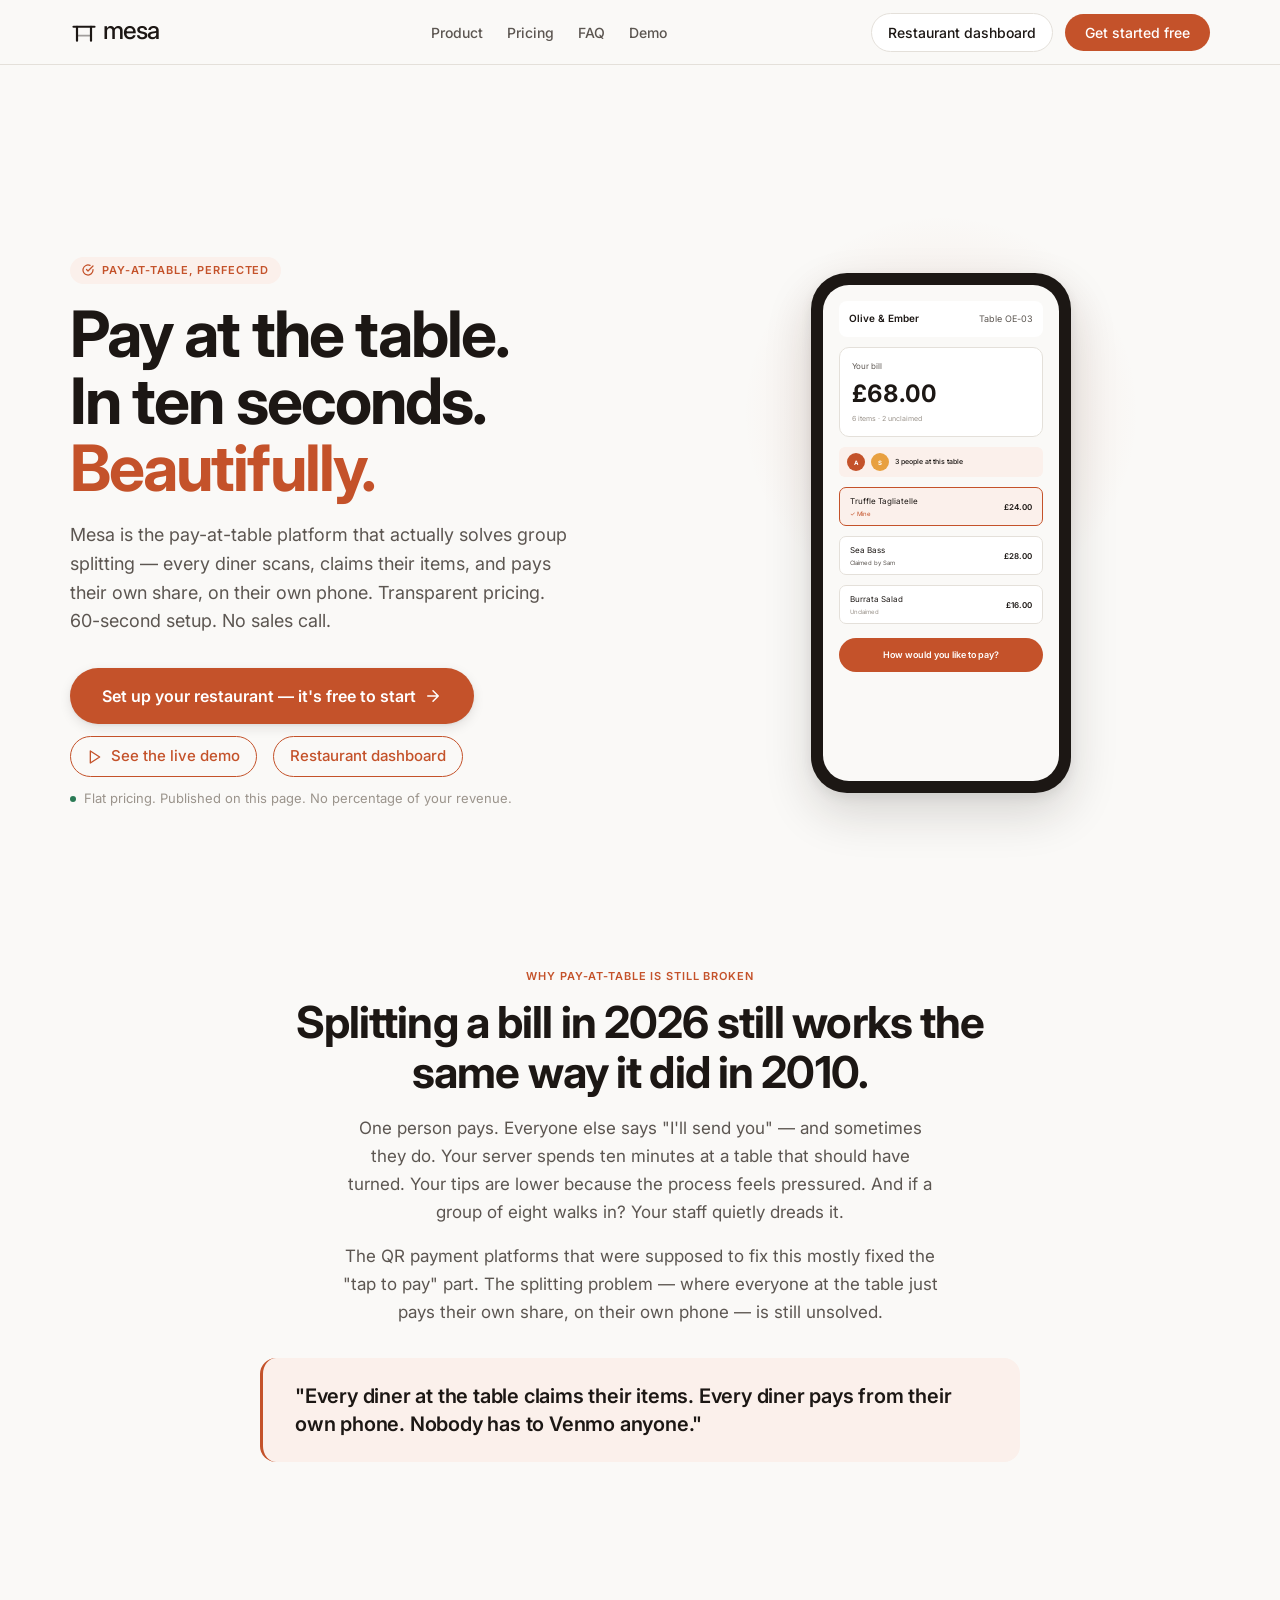
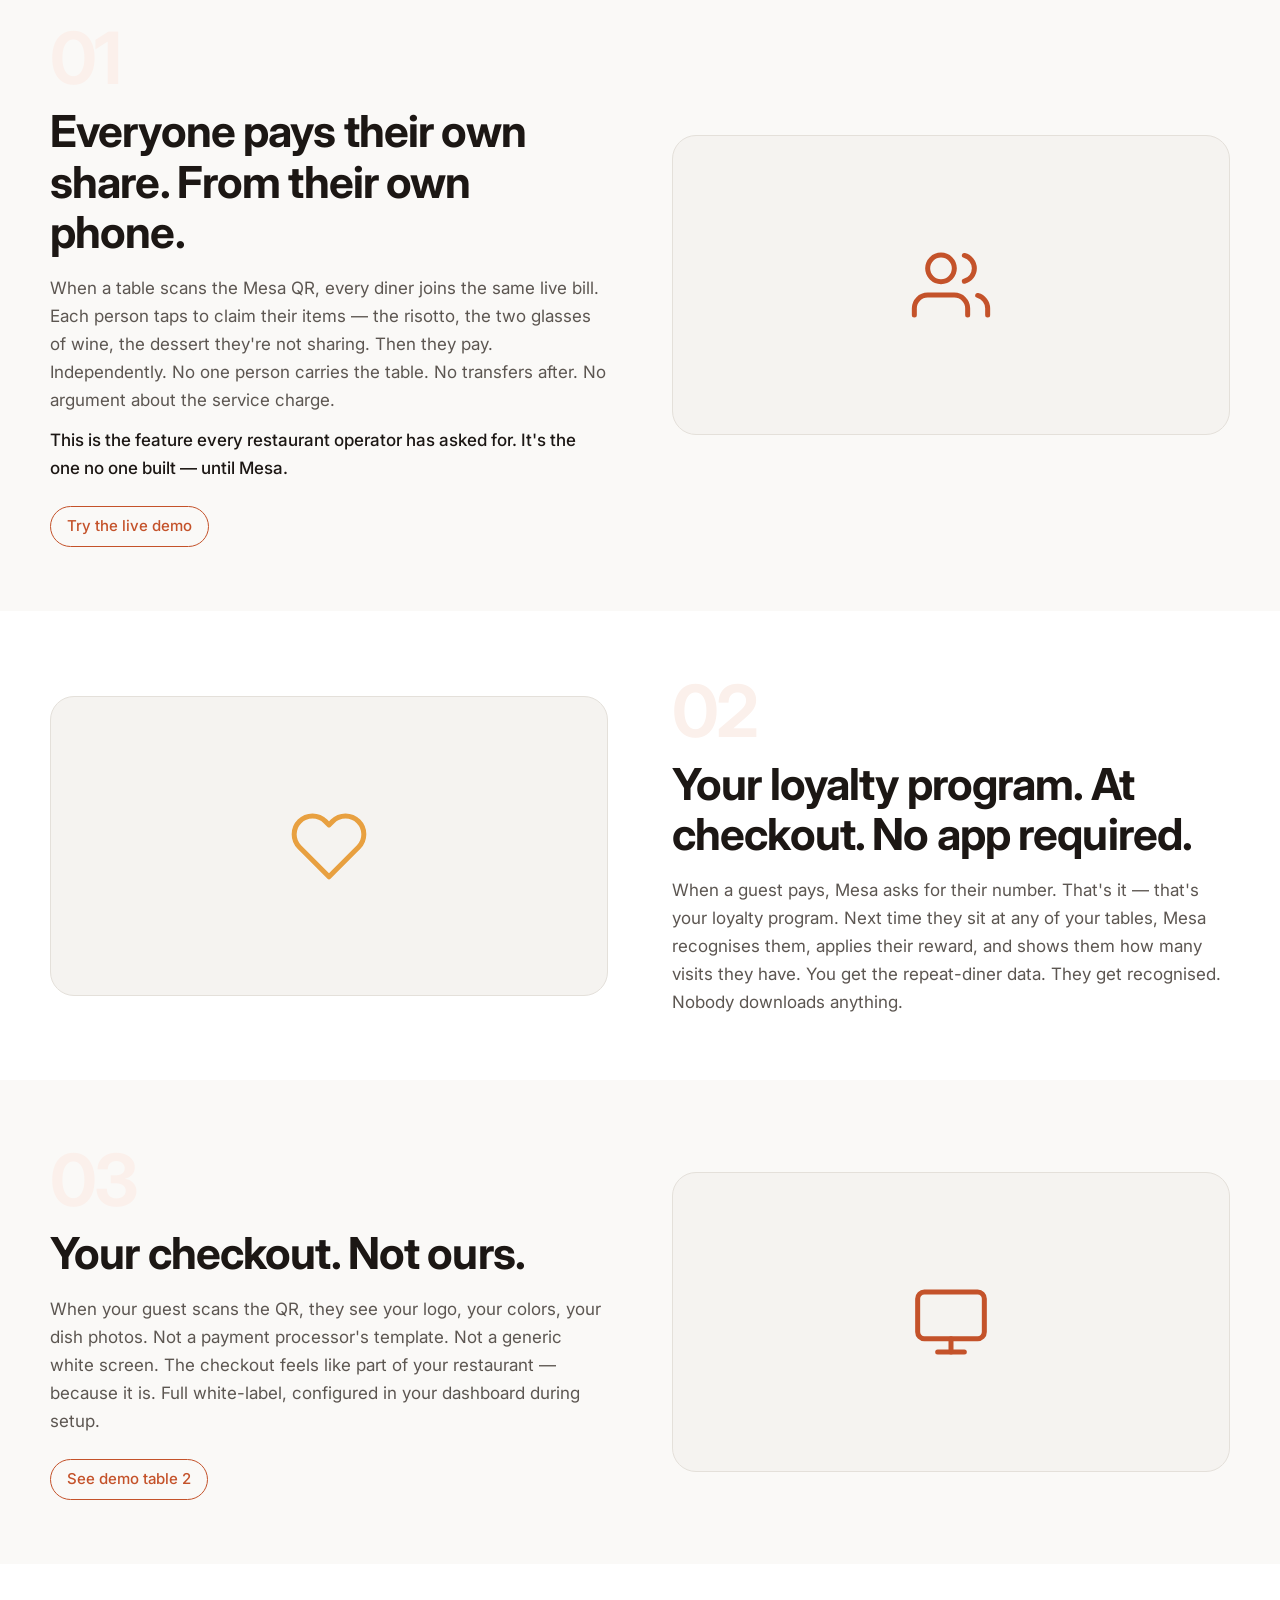
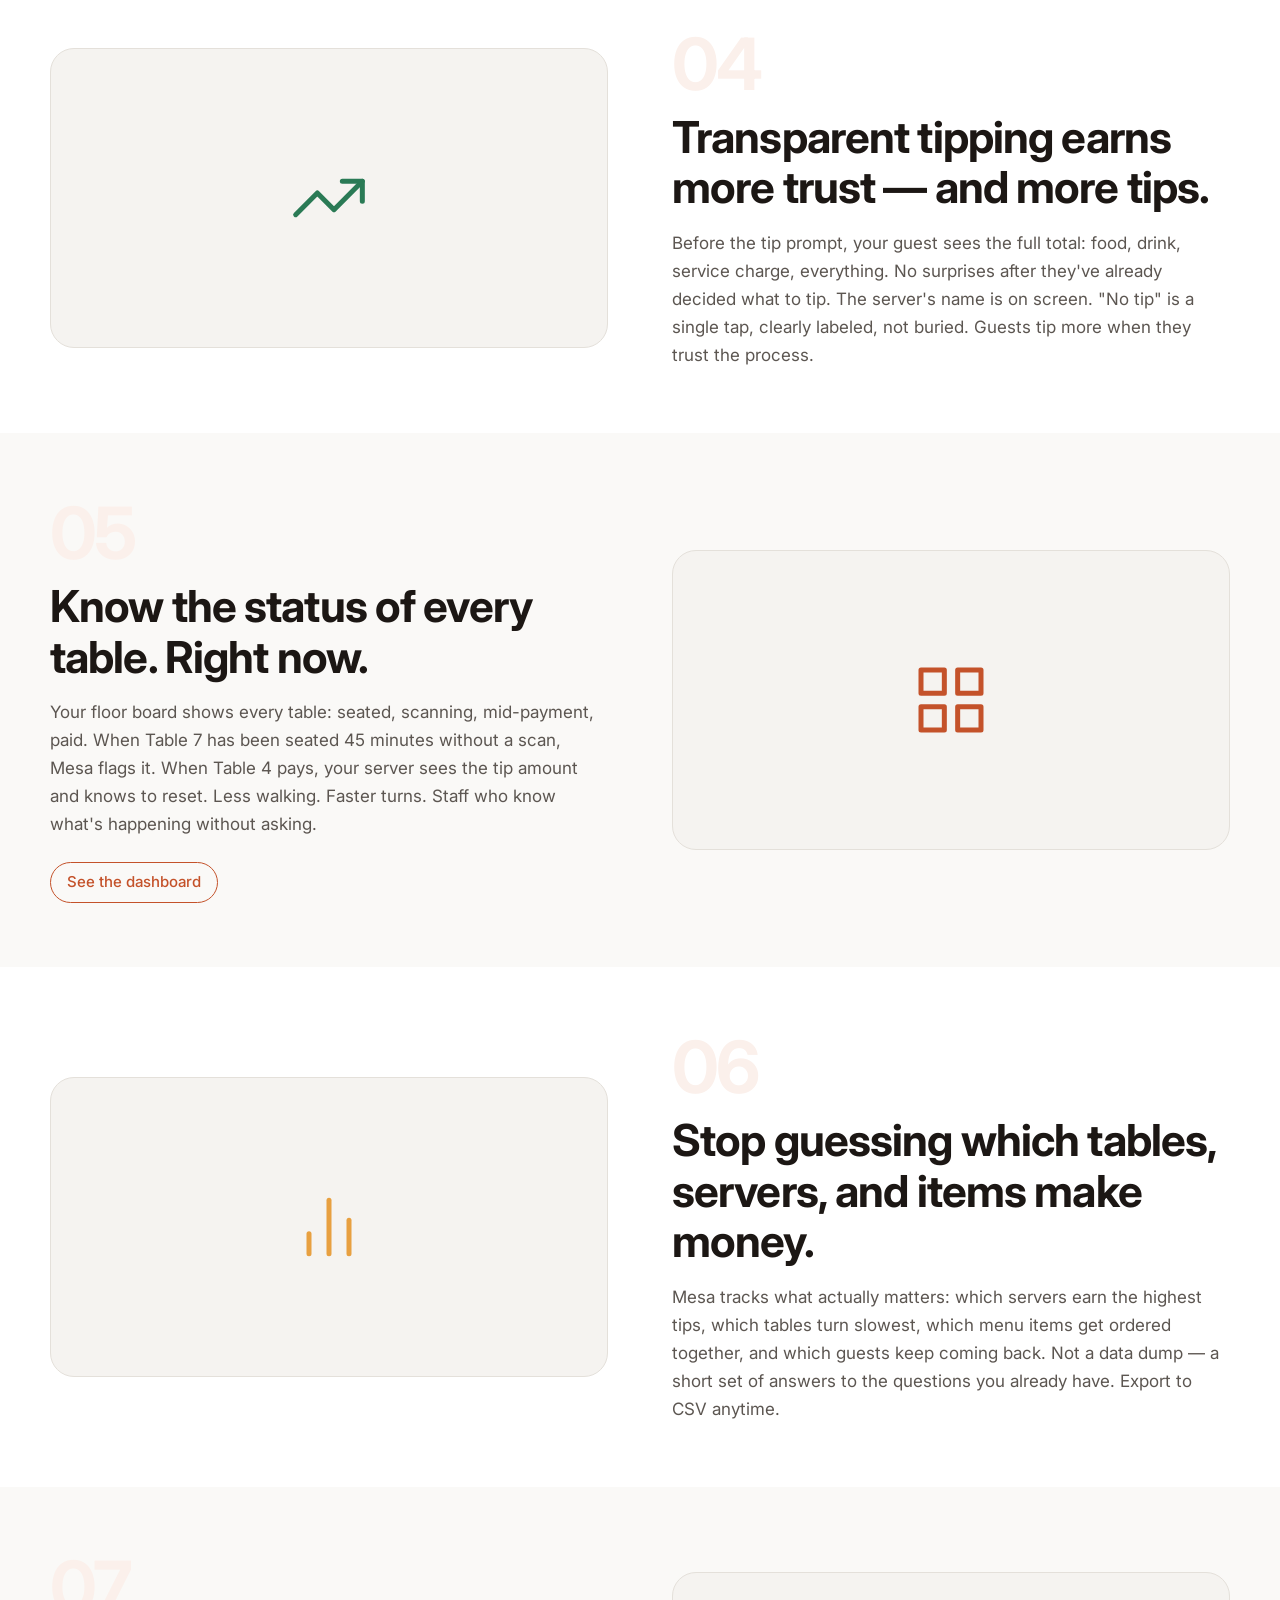
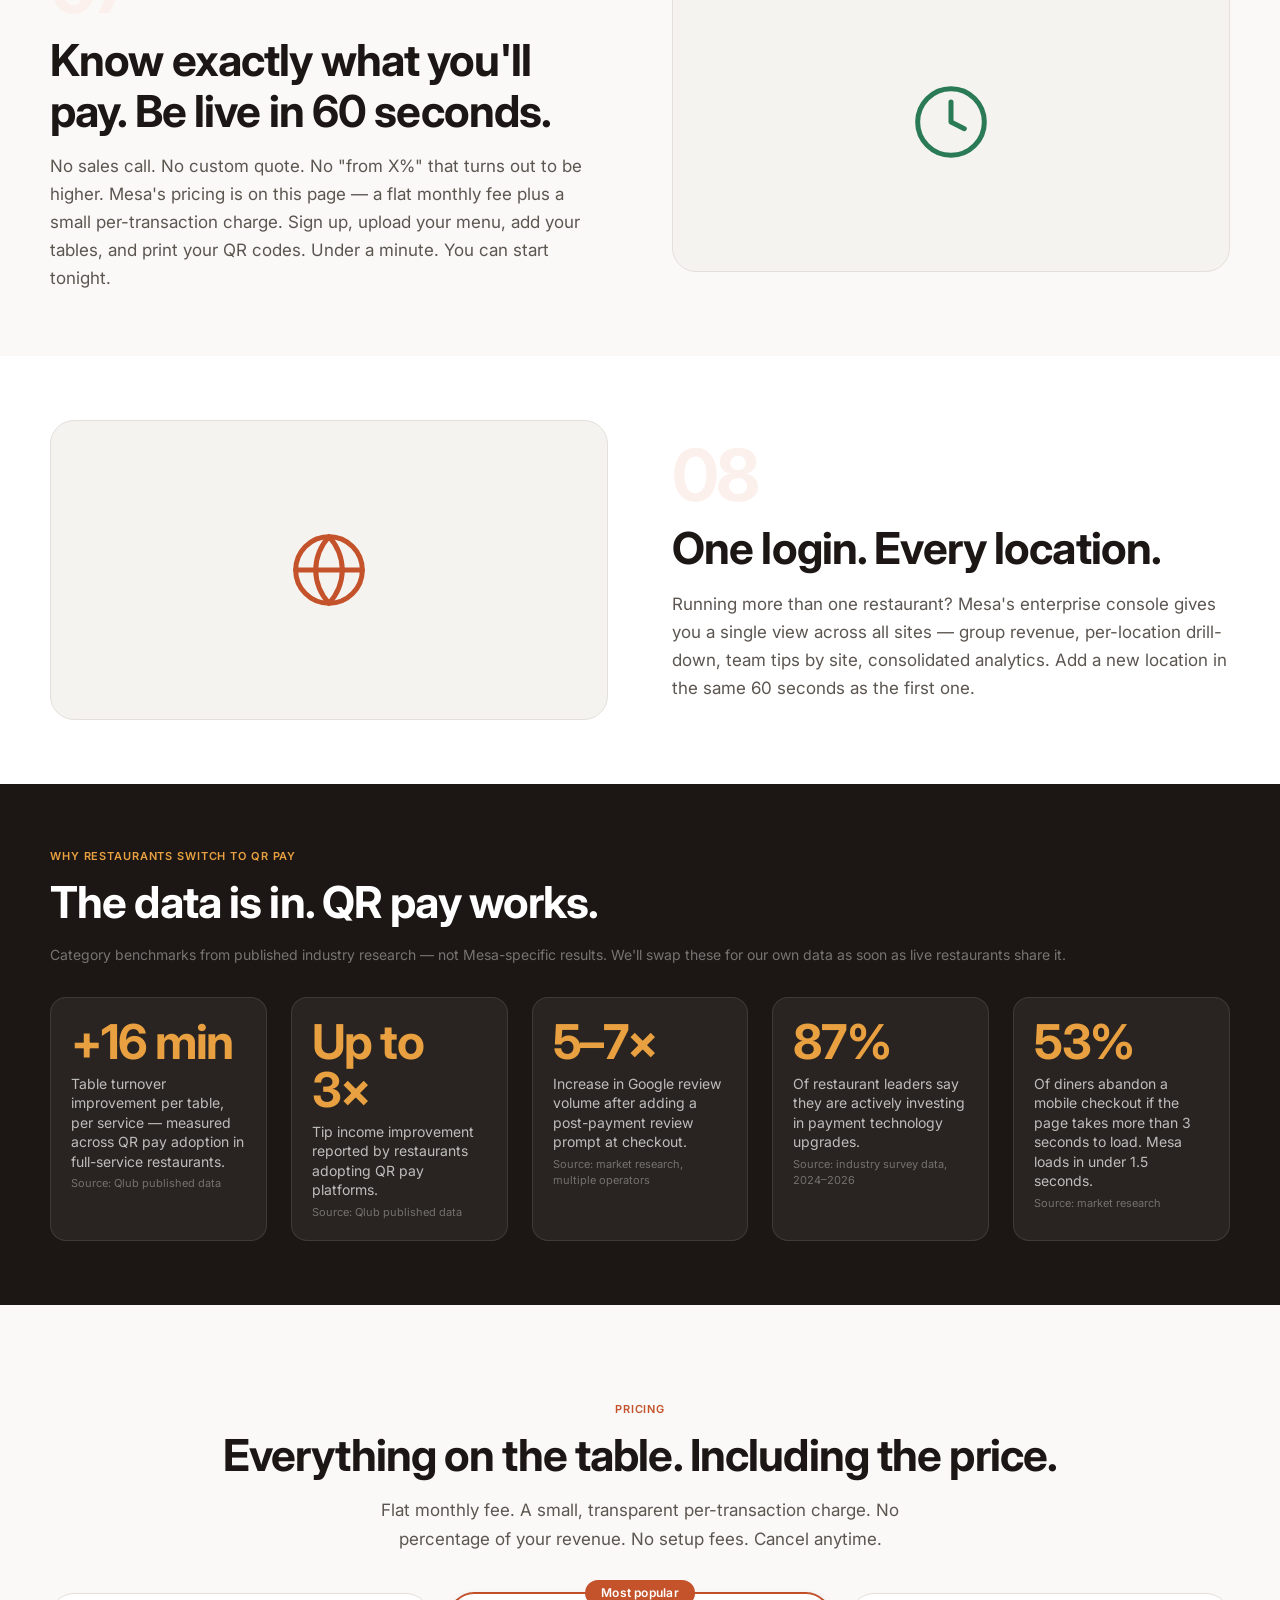
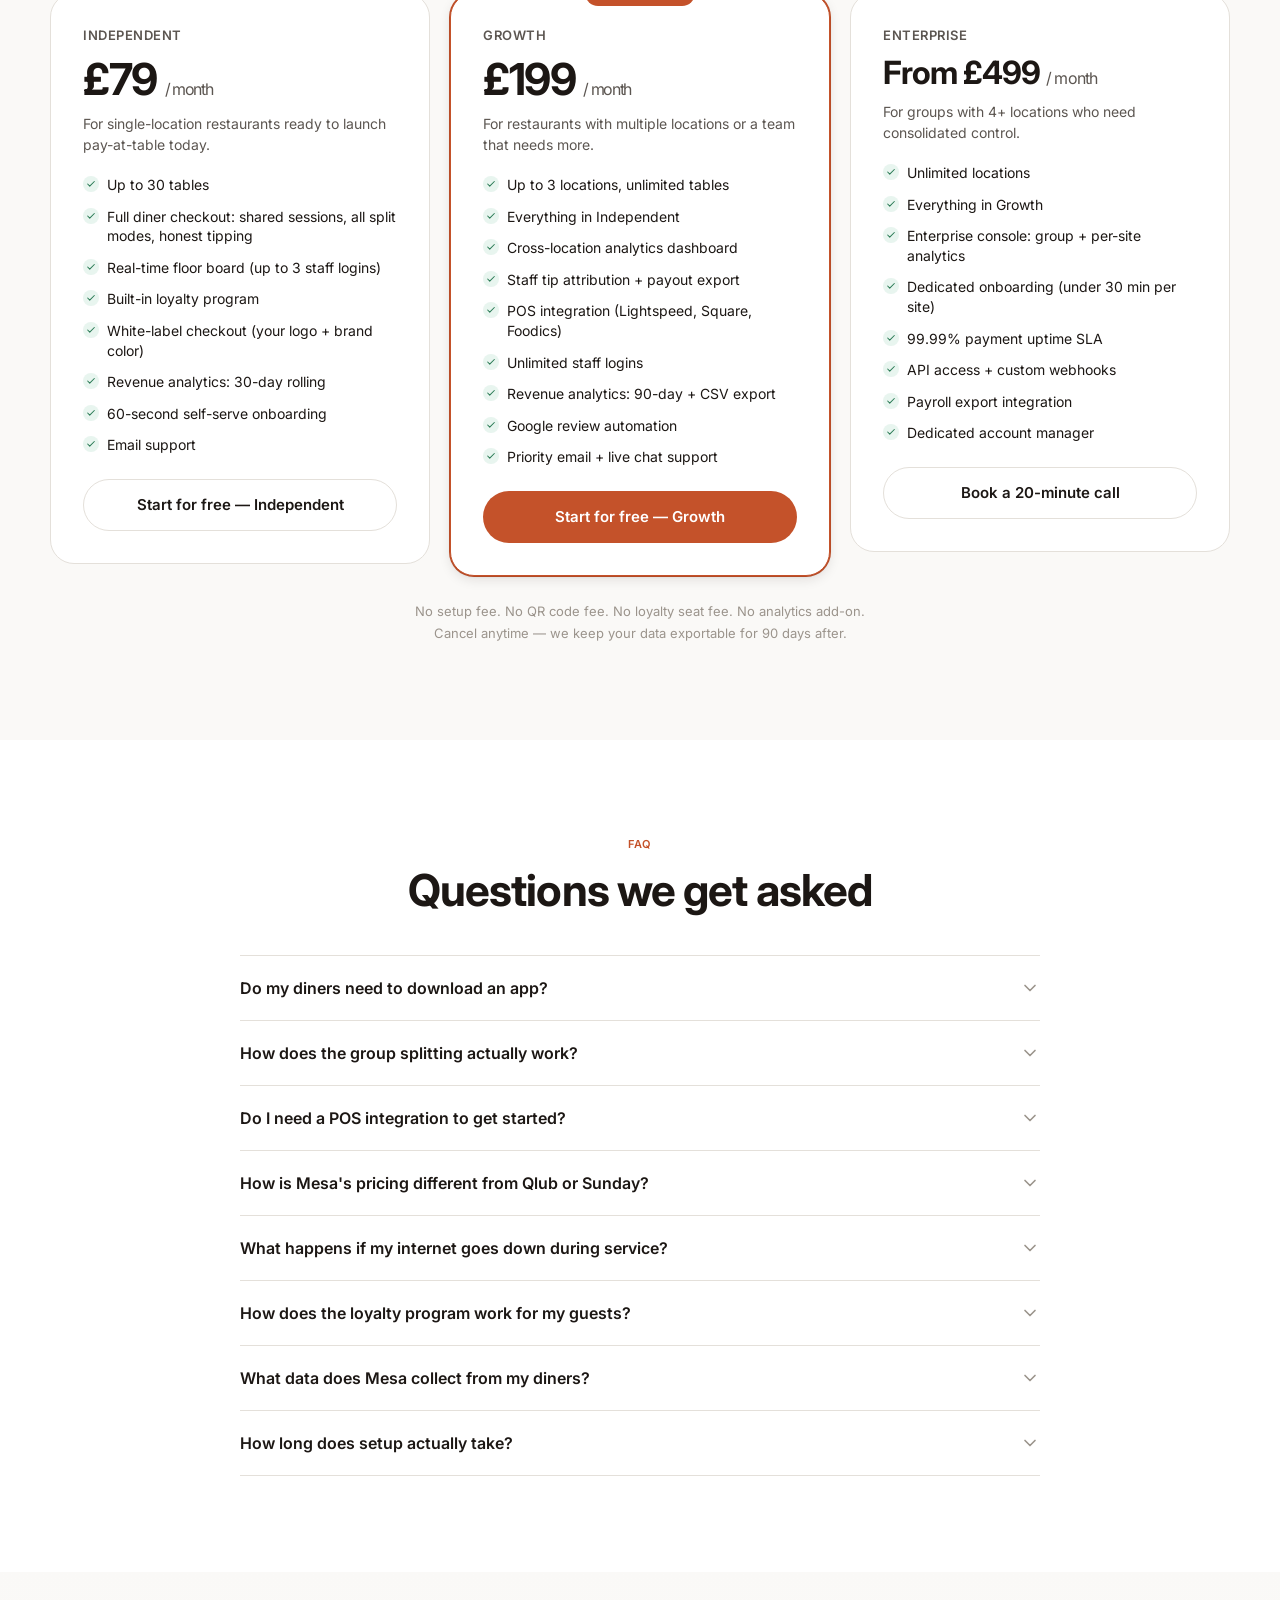
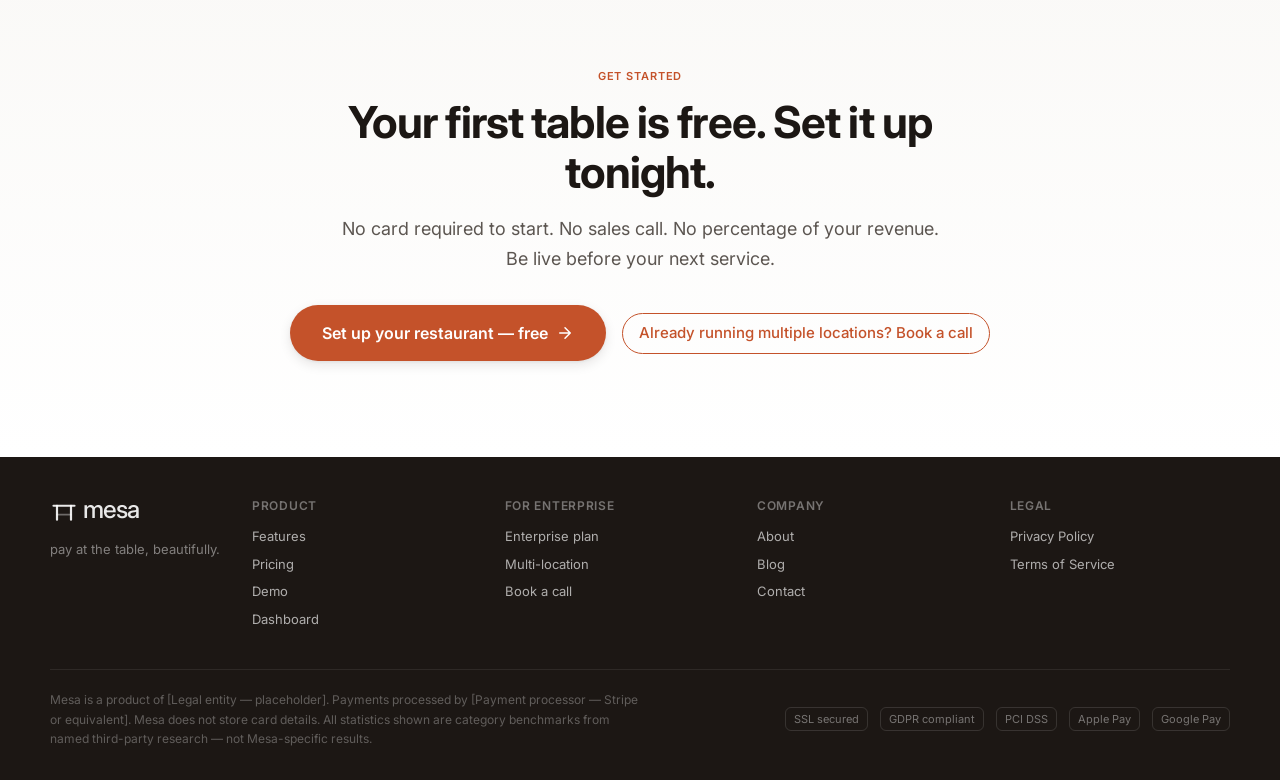
==== index.html @ 58330cd9 "Mesa — pay-at-table SaaS (initial public deploy) 10x Qlub: shared-session item-claim splitting, buil" ====
<!DOCTYPE html>
<html lang="en">
<head>
<meta charset="UTF-8">
<meta name="viewport" content="width=device-width, initial-scale=1">
<meta name="theme-color" content="#C4522A">
<title>mesa — Pay at the table. In ten seconds. Beautifully.</title>
<meta name="description" content="Mesa is the pay-at-table platform that actually solves group splitting. Every diner scans, claims their items, and pays their own share. Transparent pricing. 60-second setup.">
<link rel="preconnect" href="https://fonts.googleapis.com">
<link rel="preconnect" href="https://fonts.gstatic.com" crossorigin>
<link href="https://fonts.googleapis.com/css2?family=Inter:wght@400;500;600;700&display=swap" rel="stylesheet">
<link rel="stylesheet" href="assets/tokens.css">
<style>

/* ===== landing-specific overrides ===== */
body{ background:var(--color-bg); overflow-x:hidden; }

/* ===== NAV ===== */
.nav{
  position:sticky;top:0;z-index:100;
  background:rgba(250,249,247,.92);
  backdrop-filter:blur(12px);-webkit-backdrop-filter:blur(12px);
  border-bottom:1px solid var(--color-border);
}
.nav-inner{
  max-width:1180px;margin:0 auto;
  display:flex;align-items:center;justify-content:space-between;
  padding:0 var(--space-5);height:64px;
}
.nav-logo{display:flex;align-items:center;gap:10px;color:var(--color-text-primary);text-decoration:none}
.nav-links{display:flex;align-items:center;gap:var(--space-6)}
.nav-links a{font-size:14px;font-weight:500;color:var(--color-text-secondary);text-decoration:none;transition:color var(--duration-fast)}
.nav-links a:hover{color:var(--color-text-primary)}
.nav-cta{display:flex;gap:var(--space-3);align-items:center}
.btn-nav-secondary{
  font-size:14px;font-weight:500;color:var(--color-text-primary);
  padding:var(--space-2) var(--space-4);border-radius:var(--radius-full);
  border:1px solid var(--color-border);background:var(--color-surface);
  cursor:pointer;text-decoration:none;transition:background var(--duration-fast),border-color var(--duration-fast);
  display:inline-flex;align-items:center;
}
.btn-nav-secondary:hover{background:var(--color-surface-raised);border-color:var(--color-border-strong)}
.btn-nav-primary{
  font-size:14px;font-weight:500;color:var(--color-primary-foreground);
  padding:var(--space-2) var(--space-5);border-radius:var(--radius-full);
  background:var(--color-primary);cursor:pointer;text-decoration:none;
  display:inline-flex;align-items:center;
  transition:background var(--duration-fast);
}
.btn-nav-primary:hover{background:var(--color-primary-hover)}
.nav-hamburger{
  display:none;width:40px;height:40px;border-radius:var(--radius-sm);
  background:none;border:none;cursor:pointer;
  flex-direction:column;align-items:center;justify-content:center;gap:5px;
}
.nav-hamburger span{display:block;width:22px;height:2px;background:var(--color-text-primary);border-radius:2px;transition:all var(--duration-fast)}

/* ===== HERO ===== */
.hero{
  padding:var(--space-24) var(--space-5) var(--space-16);
  max-width:1180px;margin:0 auto;
  display:grid;grid-template-columns:1fr 1fr;gap:var(--space-16);align-items:center;
}
.hero-text{}
.hero-overline{
  display:inline-flex;align-items:center;gap:var(--space-2);
  font-size:11px;font-weight:600;letter-spacing:0.08em;text-transform:uppercase;
  color:var(--color-primary);
  background:var(--color-primary-light);
  padding:5px var(--space-3);border-radius:var(--radius-full);
  margin-bottom:var(--space-4);
}
.hero-headline{
  font-size:clamp(40px,5vw,64px);font-weight:700;
  color:var(--color-text-primary);line-height:1.05;letter-spacing:-0.03em;
  margin-bottom:var(--space-5);
}
.hero-headline span{color:var(--color-primary)}
.hero-subhead{
  font-size:18px;line-height:1.6;color:var(--color-text-secondary);
  max-width:500px;margin-bottom:var(--space-8);
}
.hero-actions{display:flex;flex-direction:column;gap:var(--space-3);align-items:flex-start}
.btn-hero-primary{
  display:inline-flex;align-items:center;gap:var(--space-2);
  min-height:56px;padding:0 var(--space-8);border-radius:var(--radius-full);
  background:var(--color-primary);color:#fff;
  font-size:16px;font-weight:600;text-decoration:none;cursor:pointer;border:none;
  box-shadow:var(--shadow-md);
  transition:background var(--duration-fast),transform var(--duration-instant);
}
.btn-hero-primary:hover{background:var(--color-primary-hover)}
.btn-hero-primary:active{transform:scale(0.98)}
.hero-secondary-actions{display:flex;align-items:center;gap:var(--space-4);flex-wrap:wrap}
.btn-hero-secondary{
  display:inline-flex;align-items:center;gap:var(--space-2);
  font-size:15px;font-weight:500;color:var(--color-primary);text-decoration:none;
  padding:var(--space-2) var(--space-4);border-radius:var(--radius-full);
  border:1.5px solid var(--color-primary);
  transition:background var(--duration-fast);
}
.btn-hero-secondary:hover{background:var(--color-primary-light)}
.hero-trust{font-size:13px;color:var(--color-text-muted);display:flex;align-items:center;gap:var(--space-2)}
.hero-trust::before{content:'';display:block;width:6px;height:6px;border-radius:50%;background:var(--color-success);flex-shrink:0}

/* hero phone mockup */
.hero-visual{display:flex;justify-content:center;align-items:center;position:relative}
.phone-frame{
  width:260px;height:520px;
  background:var(--color-text-primary);
  border-radius:36px;
  box-shadow:var(--shadow-xl),0 0 0 1px rgba(255,255,255,.08);
  position:relative;overflow:hidden;
  padding:12px;
}
.phone-screen{
  width:100%;height:100%;background:var(--color-bg);
  border-radius:26px;overflow:hidden;
}
.phone-screen-inner{padding:16px;display:flex;flex-direction:column;gap:10px}
.mock-brand-bar{height:36px;background:var(--color-surface);border-radius:8px;display:flex;align-items:center;justify-content:space-between;padding:0 10px}
.mock-brand-name{font-size:10px;font-weight:600;color:var(--color-text-primary)}
.mock-table-label{font-size:9px;color:var(--color-text-secondary)}
.mock-bill-card{background:var(--color-surface);border:1px solid var(--color-border);border-radius:10px;padding:12px}
.mock-bill-label{font-size:8px;color:var(--color-text-secondary);margin-bottom:4px}
.mock-bill-amount{font-size:24px;font-weight:700;color:var(--color-text-primary);font-variant-numeric:tabular-nums}
.mock-bill-sub{font-size:7px;color:var(--color-text-muted);margin-top:2px}
.mock-item{display:flex;justify-content:space-between;align-items:center;background:var(--color-surface);border:1px solid var(--color-border);border-radius:7px;padding:7px 10px}
.mock-item.mine{background:var(--color-primary-light);border-color:var(--color-primary)}
.mock-item-name{font-size:8px;color:var(--color-text-primary)}
.mock-item-price{font-size:8px;font-weight:600;color:var(--color-text-primary)}
.mock-chip{font-size:6px;color:var(--color-primary);margin-top:2px}
.mock-pay-btn{
  height:34px;border-radius:20px;
  background:var(--color-primary);
  display:flex;align-items:center;justify-content:center;
  font-size:9px;font-weight:600;color:#fff;margin-top:4px;
}
.phone-glow{
  position:absolute;top:-60px;left:50%;transform:translateX(-50%);
  width:400px;height:400px;border-radius:50%;
  background:radial-gradient(circle, rgba(196,82,42,.12) 0%, transparent 70%);
  pointer-events:none;z-index:-1;
}

/* ===== SECTION STYLES ===== */
.section{padding:var(--space-24) var(--space-5)}
.section-inner{max-width:1180px;margin:0 auto}
.section-overline{
  font-size:11px;font-weight:600;letter-spacing:0.08em;text-transform:uppercase;
  color:var(--color-primary);margin-bottom:var(--space-3);
}
.section-headline{font-size:clamp(28px,3.5vw,44px);font-weight:700;color:var(--color-text-primary);line-height:1.15;letter-spacing:-0.02em;margin-bottom:var(--space-4)}
.section-body{font-size:17px;line-height:1.65;color:var(--color-text-secondary);max-width:600px}
.section-alt{background:var(--color-surface)}

/* problem section */
.problem-inner{max-width:760px;margin:0 auto;text-align:center}
.problem-pullquote{
  margin:var(--space-8) 0 0;
  padding:var(--space-6) var(--space-8);
  background:var(--color-primary-light);
  border-left:3px solid var(--color-primary);
  border-radius:var(--radius-lg);
  font-size:20px;font-weight:600;color:var(--color-text-primary);
  line-height:1.4;letter-spacing:-0.01em;
  text-align:left;
}

/* features alternating */
.feature-section{padding:var(--space-16) var(--space-5)}
.feature-section:nth-child(even){background:var(--color-surface)}
.feature-inner{
  max-width:1180px;margin:0 auto;
  display:grid;grid-template-columns:1fr 1fr;gap:var(--space-16);align-items:center;
}
.feature-inner.flip{direction:rtl}
.feature-inner.flip > *{direction:ltr}
.feature-number{
  font-size:72px;font-weight:700;line-height:1;
  color:var(--color-primary-light);letter-spacing:-0.04em;
  margin-bottom:var(--space-3);
}
.feature-body{font-size:17px;line-height:1.65;color:var(--color-text-secondary);margin-top:var(--space-3)}
.feature-visual{
  background:var(--color-surface-raised);
  border:1px solid var(--color-border);
  border-radius:var(--radius-xl);
  min-height:300px;
  display:flex;align-items:center;justify-content:center;
  overflow:hidden;position:relative;
}
.feature-icon-bg{
  width:80px;height:80px;border-radius:var(--radius-xl);
  background:var(--color-primary-light);
  display:flex;align-items:center;justify-content:center;
}

/* stats */
.stats-section{background:var(--color-text-primary);padding:var(--space-16) var(--space-5)}
.stats-section .section-overline{color:var(--color-accent)}
.stats-section .section-headline{color:#fff}
.stats-grid{
  display:grid;grid-template-columns:repeat(auto-fill,minmax(200px,1fr));
  gap:var(--space-6);margin-top:var(--space-8);
}
.stat-card{
  background:rgba(255,255,255,.06);
  border:1px solid rgba(255,255,255,.1);
  border-radius:var(--radius-lg);
  padding:var(--space-5);
}
.stat-number{font-size:48px;font-weight:700;color:var(--color-accent);letter-spacing:-0.03em;line-height:1}
.stat-label{font-size:14px;color:rgba(255,255,255,.7);margin-top:var(--space-2);line-height:1.4}
.stat-source{font-size:11px;color:rgba(255,255,255,.35);margin-top:var(--space-1)}

/* pricing */
.pricing-section{padding:var(--space-24) var(--space-5)}
.pricing-grid{
  display:grid;grid-template-columns:repeat(3,1fr);
  gap:var(--space-5);margin-top:var(--space-10);
  align-items:start;
}
.pricing-card{
  background:var(--color-surface);
  border:1px solid var(--color-border);
  border-radius:var(--radius-xl);
  padding:var(--space-8);
  position:relative;
  transition:box-shadow var(--duration-fast);
}
.pricing-card:hover{box-shadow:var(--shadow-lg)}
.pricing-card.featured{
  border-color:var(--color-primary);
  box-shadow:var(--shadow-md),0 0 0 1px var(--color-primary);
}
.pricing-badge{
  position:absolute;top:-14px;left:50%;transform:translateX(-50%);
  background:var(--color-primary);color:#fff;
  font-size:12px;font-weight:600;letter-spacing:0.02em;
  padding:4px var(--space-4);border-radius:var(--radius-full);
  white-space:nowrap;
}
.pricing-tier{font-size:13px;font-weight:600;letter-spacing:0.04em;text-transform:uppercase;color:var(--color-text-secondary);margin-bottom:var(--space-3)}
.pricing-price{font-size:44px;font-weight:700;color:var(--color-text-primary);letter-spacing:-0.03em;line-height:1}
.pricing-price-unit{font-size:16px;font-weight:400;color:var(--color-text-secondary)}
.pricing-desc{font-size:14px;color:var(--color-text-secondary);margin:var(--space-3) 0 var(--space-5);line-height:1.5}
.pricing-features{list-style:none;display:flex;flex-direction:column;gap:var(--space-3);margin-bottom:var(--space-6)}
.pricing-features li{display:flex;align-items:flex-start;gap:var(--space-2);font-size:14px;color:var(--color-text-primary);line-height:1.4}
.pricing-features li::before{content:'';display:block;width:16px;height:16px;border-radius:50%;background:var(--color-success-light);flex-shrink:0;margin-top:1px;background-image:url("data:image/svg+xml,%3Csvg xmlns='http://www.w3.org/2000/svg' width='16' height='16' viewBox='0 0 24 24' fill='none' stroke='%232A7A55' stroke-width='2.5' stroke-linecap='round' stroke-linejoin='round'%3E%3Cpolyline points='20 6 9 17 4 12'/%3E%3C/svg%3E");background-size:10px;background-repeat:no-repeat;background-position:center}
.btn-pricing{
  width:100%;min-height:52px;border-radius:var(--radius-full);
  font-size:15px;font-weight:600;cursor:pointer;border:none;
  display:flex;align-items:center;justify-content:center;
  transition:background var(--duration-fast),border-color var(--duration-fast);
  text-decoration:none;
}
.btn-pricing-primary{background:var(--color-primary);color:#fff}
.btn-pricing-primary:hover{background:var(--color-primary-hover)}
.btn-pricing-secondary{background:var(--color-surface);color:var(--color-text-primary);border:1.5px solid var(--color-border)}
.btn-pricing-secondary:hover{background:var(--color-surface-raised);border-color:var(--color-border-strong)}
.pricing-reassurance{text-align:center;font-size:13px;color:var(--color-text-muted);margin-top:var(--space-6);line-height:1.7}

/* FAQ */
.faq-section{padding:var(--space-24) var(--space-5);background:var(--color-surface)}
.faq-grid{max-width:800px;margin:var(--space-10) auto 0;display:flex;flex-direction:column;gap:0}
.faq-item{border-bottom:1px solid var(--color-border)}
.faq-item:first-child{border-top:1px solid var(--color-border)}
.faq-question{
  width:100%;text-align:left;
  display:flex;justify-content:space-between;align-items:center;gap:var(--space-4);
  padding:var(--space-5) 0;
  font-size:16px;font-weight:600;color:var(--color-text-primary);
  background:none;border:none;cursor:pointer;
  transition:color var(--duration-fast);
}
.faq-question:hover{color:var(--color-primary)}
.faq-chevron{flex-shrink:0;transition:transform var(--duration-fast);color:var(--color-text-muted)}
.faq-question[aria-expanded="true"] .faq-chevron{transform:rotate(180deg)}
.faq-answer{
  font-size:15px;line-height:1.65;color:var(--color-text-secondary);
  overflow:hidden;max-height:0;transition:max-height var(--duration-slow) var(--easing-standard), padding var(--duration-slow) var(--easing-standard);
  padding-bottom:0;
}
.faq-answer.open{max-height:400px;padding-bottom:var(--space-5)}

/* final CTA */
.final-cta{
  padding:var(--space-24) var(--space-5);
  text-align:center;
  background:linear-gradient(to bottom, var(--color-bg), var(--color-surface));
}
.final-cta .section-headline{max-width:600px;margin-left:auto;margin-right:auto}
.final-cta .section-body{margin:var(--space-4) auto var(--space-8);font-size:18px}
.final-cta-actions{display:flex;align-items:center;justify-content:center;flex-wrap:wrap;gap:var(--space-4)}

/* footer */
.footer{
  background:var(--color-text-primary);
  padding:var(--space-10) var(--space-5) var(--space-8);
}
.footer-inner{max-width:1180px;margin:0 auto}
.footer-top{display:flex;justify-content:space-between;align-items:flex-start;gap:var(--space-8);margin-bottom:var(--space-8);flex-wrap:wrap}
.footer-brand{flex-shrink:0}
.footer-tagline{font-size:13px;color:rgba(255,255,255,.45);margin-top:var(--space-2)}
.footer-links{display:grid;grid-template-columns:repeat(4,1fr);gap:var(--space-8);flex:1;min-width:280px}
.footer-links-col{}
.footer-links-heading{font-size:12px;font-weight:600;letter-spacing:0.06em;text-transform:uppercase;color:rgba(255,255,255,.4);margin-bottom:var(--space-3)}
.footer-links-col a{display:block;font-size:13px;color:rgba(255,255,255,.65);text-decoration:none;margin-bottom:var(--space-2);transition:color var(--duration-fast)}
.footer-links-col a:hover{color:#fff}
.footer-divider{height:1px;background:rgba(255,255,255,.08);margin-bottom:var(--space-5)}
.footer-bottom{display:flex;justify-content:space-between;align-items:center;flex-wrap:wrap;gap:var(--space-4)}
.footer-legal{font-size:12px;color:rgba(255,255,255,.3);line-height:1.6;max-width:600px}
.footer-trust{display:flex;gap:var(--space-3);align-items:center;flex-wrap:wrap}
.footer-trust-badge{font-size:11px;color:rgba(255,255,255,.4);border:1px solid rgba(255,255,255,.12);padding:3px var(--space-2);border-radius:var(--radius-sm)}

/* mobile nav drawer */
.nav-drawer{
  position:fixed;inset:0;z-index:1000;
  background:rgba(28,23,20,.6);
  opacity:0;pointer-events:none;
  transition:opacity var(--duration-normal);
}
.nav-drawer.open{opacity:1;pointer-events:auto}
.nav-drawer-panel{
  position:absolute;top:0;right:0;width:280px;height:100%;
  background:var(--color-surface);padding:var(--space-6) var(--space-5);
  transform:translateX(100%);transition:transform var(--duration-slow) var(--easing-decelerate);
  display:flex;flex-direction:column;gap:var(--space-4);overflow-y:auto;
}
.nav-drawer.open .nav-drawer-panel{transform:translateX(0)}
.nav-drawer-link{font-size:16px;font-weight:500;color:var(--color-text-primary);text-decoration:none;padding:var(--space-3) 0;border-bottom:1px solid var(--color-border);display:block}

/* ===== RESPONSIVE ===== */
@media(max-width:1023px){
  .hero{grid-template-columns:1fr;gap:var(--space-10);text-align:center;padding-top:var(--space-16)}
  .hero-subhead{margin-left:auto;margin-right:auto}
  .hero-actions{align-items:center}
  .hero-visual{order:-1}
  .phone-frame{width:220px;height:440px}
  .feature-inner,.feature-inner.flip{grid-template-columns:1fr;direction:ltr}
  .feature-visual{min-height:200px}
  .pricing-grid{grid-template-columns:1fr}
  .pricing-card.featured{margin-top:var(--space-4)}
  .footer-links{grid-template-columns:repeat(2,1fr)}
}
@media(max-width:767px){
  .nav-links,.nav-cta{display:none}
  .nav-hamburger{display:flex}
  .problem-pullquote{padding:var(--space-4) var(--space-5)}
  .stats-grid{grid-template-columns:repeat(2,1fr)}
  .footer-links{grid-template-columns:1fr 1fr}
  .footer-bottom{flex-direction:column;align-items:flex-start}
}
@media(max-width:479px){
  .hero-headline{font-size:36px}
  .section-headline{font-size:28px}
  .stats-grid{grid-template-columns:1fr 1fr}
  .stat-number{font-size:36px}
  .hero-secondary-actions{flex-direction:column;align-items:center;width:100%}
  .btn-hero-secondary{width:100%;justify-content:center}
}
</style>
</head>
<body>

<!-- NAV -->
<nav class="nav" role="navigation" aria-label="Main navigation">
  <div class="nav-inner">
    <a href="index.html" class="nav-logo" aria-label="Mesa home">
      <svg xmlns="http://www.w3.org/2000/svg" viewBox="0 0 180 32" height="28" fill="none" aria-hidden="true">
        <line x1="4" y1="10" x2="28" y2="10" stroke="currentColor" stroke-width="2.5" stroke-linecap="round"/>
        <line x1="8" y1="10" x2="8" y2="26" stroke="currentColor" stroke-width="2.5" stroke-linecap="round"/>
        <line x1="24" y1="10" x2="24" y2="26" stroke="currentColor" stroke-width="2.5" stroke-linecap="round"/>
        <line x1="8" y1="20" x2="24" y2="20" stroke="currentColor" stroke-width="2" stroke-linecap="round" opacity="0.4"/>
        <text x="38" y="24" font-family="'Inter','DM Sans',system-ui,sans-serif" font-size="28" font-weight="500" letter-spacing="-0.04em" fill="currentColor">mesa</text>
      </svg>
    </a>
    <div class="nav-links">
      <a href="#features">Product</a>
      <a href="#pricing">Pricing</a>
      <a href="#faq">FAQ</a>
      <a href="pay.html?code=OE-03">Demo</a>
    </div>
    <div class="nav-cta">
      <a href="dashboard.html" class="btn-nav-secondary">Restaurant dashboard</a>
      <a href="#pricing" class="btn-nav-primary">Get started free</a>
    </div>
    <button class="nav-hamburger" id="nav-hamburger" aria-label="Open menu" aria-expanded="false" aria-controls="nav-drawer">
      <span></span><span></span><span></span>
    </button>
  </div>
</nav>

<!-- MOBILE DRAWER -->
<div class="nav-drawer" id="nav-drawer" role="dialog" aria-modal="true" aria-label="Navigation menu">
  <div class="nav-drawer-panel">
    <a href="#features" class="nav-drawer-link">Product</a>
    <a href="#pricing" class="nav-drawer-link">Pricing</a>
    <a href="#faq" class="nav-drawer-link">FAQ</a>
    <a href="pay.html?code=OE-03" class="nav-drawer-link">See live demo</a>
    <a href="dashboard.html" class="nav-drawer-link">Restaurant dashboard</a>
    <a href="#pricing" class="btn-hero-primary" style="margin-top:var(--space-4);justify-content:center">Get started free</a>
  </div>
</div>

<!-- HERO -->
<section class="section" style="padding-bottom:0" aria-labelledby="hero-headline">
  <div class="hero">
    <div class="hero-text">
      <div class="hero-overline" aria-hidden="true">
        <svg width="12" height="12" viewBox="0 0 24 24" fill="none" stroke="currentColor" stroke-width="2.5" stroke-linecap="round" stroke-linejoin="round"><path d="M22 11.08V12a10 10 0 1 1-5.93-9.14"/><polyline points="22 4 12 14.01 9 11.01"/></svg>
        Pay-at-table, perfected
      </div>
      <h1 id="hero-headline" class="hero-headline">
        Pay at the table.<br>
        In ten seconds.<br>
        <span>Beautifully.</span>
      </h1>
      <p class="hero-subhead">Mesa is the pay-at-table platform that actually solves group splitting — every diner scans, claims their items, and pays their own share, on their own phone. Transparent pricing. 60-second setup. No sales call.</p>
      <div class="hero-actions">
        <a href="#pricing" class="btn-hero-primary">
          Set up your restaurant — it's free to start
          <svg width="18" height="18" viewBox="0 0 24 24" fill="none" stroke="currentColor" stroke-width="2" stroke-linecap="round" stroke-linejoin="round" aria-hidden="true"><path d="M5 12h14M12 5l7 7-7 7"/></svg>
        </a>
        <div class="hero-secondary-actions">
          <a href="pay.html?code=OE-03" class="btn-hero-secondary">
            <svg width="16" height="16" viewBox="0 0 24 24" fill="none" stroke="currentColor" stroke-width="2" stroke-linecap="round" stroke-linejoin="round" aria-hidden="true"><polygon points="5 3 19 12 5 21 5 3"/></svg>
            See the live demo
          </a>
          <a href="dashboard.html" class="btn-hero-secondary">
            Restaurant dashboard
          </a>
        </div>
        <p class="hero-trust">Flat pricing. Published on this page. No percentage of your revenue.</p>
      </div>
    </div>
    <div class="hero-visual" aria-hidden="true">
      <div class="phone-glow"></div>
      <div class="phone-frame">
        <div class="phone-screen">
          <div class="phone-screen-inner">
            <div class="mock-brand-bar">
              <span class="mock-brand-name">Olive &amp; Ember</span>
              <span class="mock-table-label">Table OE-03</span>
            </div>
            <div class="mock-bill-card">
              <div class="mock-bill-label">Your bill</div>
              <div class="mock-bill-amount">£68.00</div>
              <div class="mock-bill-sub">6 items · 2 unclaimed</div>
            </div>
            <div style="background:var(--color-primary-light);border-radius:6px;padding:6px 8px;display:flex;align-items:center;gap:6px">
              <div style="width:18px;height:18px;border-radius:50%;background:var(--color-primary);font-size:6px;font-weight:700;color:#fff;display:flex;align-items:center;justify-content:center">A</div>
              <div style="width:18px;height:18px;border-radius:50%;background:var(--color-accent);font-size:6px;font-weight:700;color:#fff;display:flex;align-items:center;justify-content:center">S</div>
              <span style="font-size:7px;font-weight:500;color:var(--color-text-primary)">3 people at this table</span>
            </div>
            <div class="mock-item mine">
              <div><div class="mock-item-name">Truffle Tagliatelle</div><div class="mock-chip">✓ Mine</div></div>
              <div class="mock-item-price">£24.00</div>
            </div>
            <div class="mock-item">
              <div><div class="mock-item-name">Sea Bass</div><div class="mock-chip" style="color:var(--color-text-secondary)">Claimed by Sam</div></div>
              <div class="mock-item-price">£28.00</div>
            </div>
            <div class="mock-item">
              <div><div class="mock-item-name">Burrata Salad</div><div class="mock-chip" style="color:var(--color-text-muted)">Unclaimed</div></div>
              <div class="mock-item-price">£16.00</div>
            </div>
            <div class="mock-pay-btn">How would you like to pay?</div>
          </div>
        </div>
      </div>
    </div>
  </div>
</section>

<!-- PROBLEM -->
<section class="section" id="problem" aria-labelledby="problem-headline">
  <div class="section-inner">
    <div class="problem-inner">
      <div class="section-overline">Why pay-at-table is still broken</div>
      <h2 id="problem-headline" class="section-headline">Splitting a bill in 2026 still works the same way it did in 2010.</h2>
      <p class="section-body" style="margin:0 auto">One person pays. Everyone else says "I'll send you" — and sometimes they do. Your server spends ten minutes at a table that should have turned. Your tips are lower because the process feels pressured. And if a group of eight walks in? Your staff quietly dreads it.</p>
      <p class="section-body" style="margin:var(--space-4) auto 0">The QR payment platforms that were supposed to fix this mostly fixed the "tap to pay" part. The splitting problem — where everyone at the table just pays their own share, on their own phone — is still unsolved.</p>
      <blockquote class="problem-pullquote">"Every diner at the table claims their items. Every diner pays from their own phone. Nobody has to Venmo anyone."</blockquote>
    </div>
  </div>
</section>

<!-- FEATURES -->
<div id="features">

<!-- Feature 1: Shared table sessions -->
<section class="feature-section" aria-labelledby="feat1-headline">
  <div class="feature-inner">
    <div>
      <div class="feature-number">01</div>
      <h2 id="feat1-headline" class="section-headline">Everyone pays their own share. From their own phone.</h2>
      <p class="feature-body">When a table scans the Mesa QR, every diner joins the same live bill. Each person taps to claim their items — the risotto, the two glasses of wine, the dessert they're not sharing. Then they pay. Independently. No one person carries the table. No transfers after. No argument about the service charge.</p>
      <p class="feature-body" style="margin-top:var(--space-3);font-weight:500;color:var(--color-text-primary)">This is the feature every restaurant operator has asked for. It's the one no one built — until Mesa.</p>
      <a href="pay.html?code=OE-03" class="btn-hero-secondary" style="display:inline-flex;margin-top:var(--space-6)">Try the live demo</a>
    </div>
    <div class="feature-visual" aria-hidden="true">
      <svg width="80" height="80" viewBox="0 0 24 24" fill="none" stroke="var(--color-primary)" stroke-width="1.5" stroke-linecap="round" stroke-linejoin="round"><path d="M17 21v-2a4 4 0 0 0-4-4H5a4 4 0 0 0-4 4v2"/><circle cx="9" cy="7" r="4"/><path d="M23 21v-2a4 4 0 0 0-3-3.87"/><path d="M16 3.13a4 4 0 0 1 0 7.75"/></svg>
    </div>
  </div>
</section>

<!-- Feature 2: Loyalty -->
<section class="feature-section" style="background:var(--color-surface)" aria-labelledby="feat2-headline">
  <div class="feature-inner flip">
    <div>
      <div class="feature-number">02</div>
      <h2 id="feat2-headline" class="section-headline">Your loyalty program. At checkout. No app required.</h2>
      <p class="feature-body">When a guest pays, Mesa asks for their number. That's it — that's your loyalty program. Next time they sit at any of your tables, Mesa recognises them, applies their reward, and shows them how many visits they have. You get the repeat-diner data. They get recognised. Nobody downloads anything.</p>
    </div>
    <div class="feature-visual" aria-hidden="true">
      <svg width="80" height="80" viewBox="0 0 24 24" fill="none" stroke="var(--color-accent)" stroke-width="1.5" stroke-linecap="round" stroke-linejoin="round"><path d="M20.84 4.61a5.5 5.5 0 0 0-7.78 0L12 5.67l-1.06-1.06a5.5 5.5 0 0 0-7.78 7.78l1.06 1.06L12 21.23l7.78-7.78 1.06-1.06a5.5 5.5 0 0 0 0-7.78z"/></svg>
    </div>
  </div>
</section>

<!-- Feature 3: Brand-grade UX -->
<section class="feature-section" aria-labelledby="feat3-headline">
  <div class="feature-inner">
    <div>
      <div class="feature-number">03</div>
      <h2 id="feat3-headline" class="section-headline">Your checkout. Not ours.</h2>
      <p class="feature-body">When your guest scans the QR, they see your logo, your colors, your dish photos. Not a payment processor's template. Not a generic white screen. The checkout feels like part of your restaurant — because it is. Full white-label, configured in your dashboard during setup.</p>
      <a href="pay.html?code=OE-05" class="btn-hero-secondary" style="display:inline-flex;margin-top:var(--space-6)">See demo table 2</a>
    </div>
    <div class="feature-visual" aria-hidden="true">
      <svg width="80" height="80" viewBox="0 0 24 24" fill="none" stroke="var(--color-primary)" stroke-width="1.5" stroke-linecap="round" stroke-linejoin="round"><rect x="2" y="3" width="20" height="14" rx="2" ry="2"/><line x1="8" y1="21" x2="16" y2="21"/><line x1="12" y1="17" x2="12" y2="21"/></svg>
    </div>
  </div>
</section>

<!-- Feature 4: Honest tipping -->
<section class="feature-section" style="background:var(--color-surface)" aria-labelledby="feat4-headline">
  <div class="feature-inner flip">
    <div>
      <div class="feature-number">04</div>
      <h2 id="feat4-headline" class="section-headline">Transparent tipping earns more trust — and more tips.</h2>
      <p class="feature-body">Before the tip prompt, your guest sees the full total: food, drink, service charge, everything. No surprises after they've already decided what to tip. The server's name is on screen. "No tip" is a single tap, clearly labeled, not buried. Guests tip more when they trust the process.</p>
    </div>
    <div class="feature-visual" aria-hidden="true">
      <svg width="80" height="80" viewBox="0 0 24 24" fill="none" stroke="var(--color-success)" stroke-width="1.5" stroke-linecap="round" stroke-linejoin="round"><polyline points="22 7 13.5 15.5 8.5 10.5 2 17"/><polyline points="16 7 22 7 22 13"/></svg>
    </div>
  </div>
</section>

<!-- Feature 5: Floor board -->
<section class="feature-section" aria-labelledby="feat5-headline">
  <div class="feature-inner">
    <div>
      <div class="feature-number">05</div>
      <h2 id="feat5-headline" class="section-headline">Know the status of every table. Right now.</h2>
      <p class="feature-body">Your floor board shows every table: seated, scanning, mid-payment, paid. When Table 7 has been seated 45 minutes without a scan, Mesa flags it. When Table 4 pays, your server sees the tip amount and knows to reset. Less walking. Faster turns. Staff who know what's happening without asking.</p>
      <a href="dashboard.html" class="btn-hero-secondary" style="display:inline-flex;margin-top:var(--space-6)">See the dashboard</a>
    </div>
    <div class="feature-visual" aria-hidden="true">
      <svg width="80" height="80" viewBox="0 0 24 24" fill="none" stroke="var(--color-primary)" stroke-width="1.5" stroke-linecap="round" stroke-linejoin="round"><rect x="3" y="3" width="7" height="7"/><rect x="14" y="3" width="7" height="7"/><rect x="14" y="14" width="7" height="7"/><rect x="3" y="14" width="7" height="7"/></svg>
    </div>
  </div>
</section>

<!-- Feature 6: Analytics -->
<section class="feature-section" style="background:var(--color-surface)" aria-labelledby="feat6-headline">
  <div class="feature-inner flip">
    <div>
      <div class="feature-number">06</div>
      <h2 id="feat6-headline" class="section-headline">Stop guessing which tables, servers, and items make money.</h2>
      <p class="feature-body">Mesa tracks what actually matters: which servers earn the highest tips, which tables turn slowest, which menu items get ordered together, and which guests keep coming back. Not a data dump — a short set of answers to the questions you already have. Export to CSV anytime.</p>
    </div>
    <div class="feature-visual" aria-hidden="true">
      <svg width="80" height="80" viewBox="0 0 24 24" fill="none" stroke="var(--color-accent)" stroke-width="1.5" stroke-linecap="round" stroke-linejoin="round"><line x1="18" y1="20" x2="18" y2="10"/><line x1="12" y1="20" x2="12" y2="4"/><line x1="6" y1="20" x2="6" y2="14"/></svg>
    </div>
  </div>
</section>

<!-- Feature 7: Transparent pricing + onboarding -->
<section class="feature-section" aria-labelledby="feat7-headline">
  <div class="feature-inner">
    <div>
      <div class="feature-number">07</div>
      <h2 id="feat7-headline" class="section-headline">Know exactly what you'll pay. Be live in 60 seconds.</h2>
      <p class="feature-body">No sales call. No custom quote. No "from X%" that turns out to be higher. Mesa's pricing is on this page — a flat monthly fee plus a small per-transaction charge. Sign up, upload your menu, add your tables, and print your QR codes. Under a minute. You can start tonight.</p>
    </div>
    <div class="feature-visual" aria-hidden="true">
      <svg width="80" height="80" viewBox="0 0 24 24" fill="none" stroke="var(--color-success)" stroke-width="1.5" stroke-linecap="round" stroke-linejoin="round"><circle cx="12" cy="12" r="10"/><polyline points="12 6 12 12 16 14"/></svg>
    </div>
  </div>
</section>

<!-- Feature 8: Multi-location -->
<section class="feature-section" style="background:var(--color-surface)" aria-labelledby="feat8-headline">
  <div class="feature-inner flip">
    <div>
      <div class="feature-number">08</div>
      <h2 id="feat8-headline" class="section-headline">One login. Every location.</h2>
      <p class="feature-body">Running more than one restaurant? Mesa's enterprise console gives you a single view across all sites — group revenue, per-location drill-down, team tips by site, consolidated analytics. Add a new location in the same 60 seconds as the first one.</p>
    </div>
    <div class="feature-visual" aria-hidden="true">
      <svg width="80" height="80" viewBox="0 0 24 24" fill="none" stroke="var(--color-primary)" stroke-width="1.5" stroke-linecap="round" stroke-linejoin="round"><circle cx="12" cy="12" r="10"/><line x1="2" y1="12" x2="22" y2="12"/><path d="M12 2a15.3 15.3 0 0 1 4 10 15.3 15.3 0 0 1-4 10 15.3 15.3 0 0 1-4-10 15.3 15.3 0 0 1 4-10z"/></svg>
    </div>
  </div>
</section>

</div><!-- #features -->

<!-- STATS -->
<section class="stats-section" id="stats" aria-labelledby="stats-headline">
  <div class="section-inner">
    <div class="section-overline">Why restaurants switch to QR pay</div>
    <h2 id="stats-headline" class="section-headline">The data is in. QR pay works.</h2>
    <p style="font-size:14px;color:rgba(255,255,255,.4);margin-top:var(--space-2)">Category benchmarks from published industry research — not Mesa-specific results. We'll swap these for our own data as soon as live restaurants share it.</p>
    <div class="stats-grid">
      <div class="stat-card">
        <div class="stat-number" aria-label="+16 minutes">+16 min</div>
        <div class="stat-label">Table turnover improvement per table, per service — measured across QR pay adoption in full-service restaurants.</div>
        <div class="stat-source">Source: Qlub published data</div>
      </div>
      <div class="stat-card">
        <div class="stat-number" aria-label="Up to 3×">Up to 3×</div>
        <div class="stat-label">Tip income improvement reported by restaurants adopting QR pay platforms.</div>
        <div class="stat-source">Source: Qlub published data</div>
      </div>
      <div class="stat-card">
        <div class="stat-number" aria-label="5 to 7×">5–7×</div>
        <div class="stat-label">Increase in Google review volume after adding a post-payment review prompt at checkout.</div>
        <div class="stat-source">Source: market research, multiple operators</div>
      </div>
      <div class="stat-card">
        <div class="stat-number" aria-label="87 percent">87%</div>
        <div class="stat-label">Of restaurant leaders say they are actively investing in payment technology upgrades.</div>
        <div class="stat-source">Source: industry survey data, 2024–2026</div>
      </div>
      <div class="stat-card">
        <div class="stat-number" aria-label="53 percent">53%</div>
        <div class="stat-label">Of diners abandon a mobile checkout if the page takes more than 3 seconds to load. Mesa loads in under 1.5 seconds.</div>
        <div class="stat-source">Source: market research</div>
      </div>
    </div>
  </div>
</section>

<!-- PRICING -->
<section class="pricing-section" id="pricing" aria-labelledby="pricing-headline">
  <div class="section-inner" style="text-align:center">
    <div class="section-overline">Pricing</div>
    <h2 id="pricing-headline" class="section-headline">Everything on the table. Including the price.</h2>
    <p class="section-body" style="margin:var(--space-3) auto 0">Flat monthly fee. A small, transparent per-transaction charge. No percentage of your revenue. No setup fees. Cancel anytime.</p>
  </div>
  <div class="section-inner">
    <div class="pricing-grid" role="list">

      <!-- Independent -->
      <div class="pricing-card" role="listitem">
        <div class="pricing-tier">Independent</div>
        <div class="pricing-price">£79 <span class="pricing-price-unit">/ month</span></div>
        <p class="pricing-desc">For single-location restaurants ready to launch pay-at-table today.</p>
        <ul class="pricing-features" aria-label="Features included in Independent plan">
          <li>Up to 30 tables</li>
          <li>Full diner checkout: shared sessions, all split modes, honest tipping</li>
          <li>Real-time floor board (up to 3 staff logins)</li>
          <li>Built-in loyalty program</li>
          <li>White-label checkout (your logo + brand color)</li>
          <li>Revenue analytics: 30-day rolling</li>
          <li>60-second self-serve onboarding</li>
          <li>Email support</li>
        </ul>
        <a href="#" class="btn-pricing btn-pricing-secondary">Start for free — Independent</a>
      </div>

      <!-- Growth (featured) -->
      <div class="pricing-card featured" role="listitem">
        <div class="pricing-badge">Most popular</div>
        <div class="pricing-tier">Growth</div>
        <div class="pricing-price">£199 <span class="pricing-price-unit">/ month</span></div>
        <p class="pricing-desc">For restaurants with multiple locations or a team that needs more.</p>
        <ul class="pricing-features" aria-label="Features included in Growth plan">
          <li>Up to 3 locations, unlimited tables</li>
          <li>Everything in Independent</li>
          <li>Cross-location analytics dashboard</li>
          <li>Staff tip attribution + payout export</li>
          <li>POS integration (Lightspeed, Square, Foodics)</li>
          <li>Unlimited staff logins</li>
          <li>Revenue analytics: 90-day + CSV export</li>
          <li>Google review automation</li>
          <li>Priority email + live chat support</li>
        </ul>
        <a href="#" class="btn-pricing btn-pricing-primary">Start for free — Growth</a>
      </div>

      <!-- Enterprise -->
      <div class="pricing-card" role="listitem">
        <div class="pricing-tier">Enterprise</div>
        <div class="pricing-price" style="font-size:32px">From £499 <span class="pricing-price-unit">/ month</span></div>
        <p class="pricing-desc">For groups with 4+ locations who need consolidated control.</p>
        <ul class="pricing-features" aria-label="Features included in Enterprise plan">
          <li>Unlimited locations</li>
          <li>Everything in Growth</li>
          <li>Enterprise console: group + per-site analytics</li>
          <li>Dedicated onboarding (under 30 min per site)</li>
          <li>99.99% payment uptime SLA</li>
          <li>API access + custom webhooks</li>
          <li>Payroll export integration</li>
          <li>Dedicated account manager</li>
        </ul>
        <a href="#" class="btn-pricing btn-pricing-secondary">Book a 20-minute call</a>
      </div>

    </div>
    <p class="pricing-reassurance">No setup fee. No QR code fee. No loyalty seat fee. No analytics add-on.<br>Cancel anytime — we keep your data exportable for 90 days after.</p>
  </div>
</section>

<!-- FAQ -->
<section class="faq-section" id="faq" aria-labelledby="faq-headline">
  <div class="section-inner" style="text-align:center">
    <div class="section-overline">FAQ</div>
    <h2 id="faq-headline" class="section-headline">Questions we get asked</h2>
  </div>
  <div class="faq-grid" role="list">

    <div class="faq-item" role="listitem">
      <button class="faq-question" aria-expanded="false" aria-controls="faq1-answer">
        Do my diners need to download an app?
        <svg class="faq-chevron" width="20" height="20" viewBox="0 0 24 24" fill="none" stroke="currentColor" stroke-width="2" stroke-linecap="round" stroke-linejoin="round" aria-hidden="true"><path d="M6 9l6 6 6-6"/></svg>
      </button>
      <div id="faq1-answer" class="faq-answer" role="region">No. Mesa works entirely in the browser. A diner scans the QR code on your table and the bill opens on their phone. No download, no account, no login required. Apple Pay and Google Pay work the same way they do on any website.</div>
    </div>

    <div class="faq-item" role="listitem">
      <button class="faq-question" aria-expanded="false" aria-controls="faq2-answer">
        How does the group splitting actually work?
        <svg class="faq-chevron" width="20" height="20" viewBox="0 0 24 24" fill="none" stroke="currentColor" stroke-width="2" stroke-linecap="round" stroke-linejoin="round" aria-hidden="true"><path d="M6 9l6 6 6-6"/></svg>
      </button>
      <div id="faq2-answer" class="faq-answer" role="region">When a diner scans the table QR, they join a shared live bill. Each person can see what's been ordered and tap to claim their own items — their main, their drinks, their share of the starter. Once everyone has claimed their items, each person pays independently. Nobody has to Venmo anyone later. If one person wants to pay for the whole table, they can do that too.</div>
    </div>

    <div class="faq-item" role="listitem">
      <button class="faq-question" aria-expanded="false" aria-controls="faq3-answer">
        Do I need a POS integration to get started?
        <svg class="faq-chevron" width="20" height="20" viewBox="0 0 24 24" fill="none" stroke="currentColor" stroke-width="2" stroke-linecap="round" stroke-linejoin="round" aria-hidden="true"><path d="M6 9l6 6 6-6"/></svg>
      </button>
      <div id="faq3-answer" class="faq-answer" role="region">No. You can get started without a POS integration by using Mesa's built-in menu — you add your menu items during onboarding (takes a few minutes), and your staff open the table session manually when guests arrive. POS integration (Lightspeed, Square, Foodics) is available on the Growth plan and syncs the bill automatically.</div>
    </div>

    <div class="faq-item" role="listitem">
      <button class="faq-question" aria-expanded="false" aria-controls="faq4-answer">
        How is Mesa's pricing different from Qlub or Sunday?
        <svg class="faq-chevron" width="20" height="20" viewBox="0 0 24 24" fill="none" stroke="currentColor" stroke-width="2" stroke-linecap="round" stroke-linejoin="round" aria-hidden="true"><path d="M6 9l6 6 6-6"/></svg>
      </button>
      <div id="faq4-answer" class="faq-answer" role="region">Qlub and Sunday charge a percentage of your GMV — typically 1.5–3%, though the exact rate is only available after a sales call. Mesa charges a flat monthly fee plus a small, fixed per-transaction charge that is the same whether your average bill is £20 or £200. You always know exactly what you'll pay. No sales call needed to find out.</div>
    </div>

    <div class="faq-item" role="listitem">
      <button class="faq-question" aria-expanded="false" aria-controls="faq5-answer">
        What happens if my internet goes down during service?
        <svg class="faq-chevron" width="20" height="20" viewBox="0 0 24 24" fill="none" stroke="currentColor" stroke-width="2" stroke-linecap="round" stroke-linejoin="round" aria-hidden="true"><path d="M6 9l6 6 6-6"/></svg>
      </button>
      <div id="faq5-answer" class="faq-answer" role="region">Mesa has an offline fallback mode. If the POS connection drops, diners can still pay by entering their table number and paying a manually-entered amount. It is not the full itemized experience, but your guests never hit a dead end.</div>
    </div>

    <div class="faq-item" role="listitem">
      <button class="faq-question" aria-expanded="false" aria-controls="faq6-answer">
        How does the loyalty program work for my guests?
        <svg class="faq-chevron" width="20" height="20" viewBox="0 0 24 24" fill="none" stroke="currentColor" stroke-width="2" stroke-linecap="round" stroke-linejoin="round" aria-hidden="true"><path d="M6 9l6 6 6-6"/></svg>
      </button>
      <div id="faq6-answer" class="faq-answer" role="region">At checkout, after they've paid, Mesa shows a one-line opt-in: "Drop your number to be recognised next time." If they do, Mesa saves their phone number against their order history at your restaurant. Next time they scan your QR, Mesa recognises them and shows their reward. You configure the reward in your dashboard. You own the guest data.</div>
    </div>

    <div class="faq-item" role="listitem">
      <button class="faq-question" aria-expanded="false" aria-controls="faq7-answer">
        What data does Mesa collect from my diners?
        <svg class="faq-chevron" width="20" height="20" viewBox="0 0 24 24" fill="none" stroke="currentColor" stroke-width="2" stroke-linecap="round" stroke-linejoin="round" aria-hidden="true"><path d="M6 9l6 6 6-6"/></svg>
      </button>
      <div id="faq7-answer" class="faq-answer" role="region">Mesa collects what's needed to process the payment (card details handled by our payments processor, never stored on Mesa's servers) and, if a diner opts into loyalty, their phone number. Mesa does not sell diner data. Your diner data is yours — you can export it from your dashboard at any time.</div>
    </div>

    <div class="faq-item" role="listitem">
      <button class="faq-question" aria-expanded="false" aria-controls="faq8-answer">
        How long does setup actually take?
        <svg class="faq-chevron" width="20" height="20" viewBox="0 0 24 24" fill="none" stroke="currentColor" stroke-width="2" stroke-linecap="round" stroke-linejoin="round" aria-hidden="true"><path d="M6 9l6 6 6-6"/></svg>
      </button>
      <div id="faq8-answer" class="faq-answer" role="region">Under 60 seconds for a single location with a manual menu. Create an account, upload your logo, pick your brand color, add your tables, download your QR codes, and print them. That is the full setup. Adding menu items takes longer if you have a large menu — plan for 10–15 minutes for a full menu entry. POS integration is a one-time webhook connection that takes about 5 minutes.</div>
    </div>

  </div>
</section>

<!-- FINAL CTA -->
<section class="final-cta" aria-labelledby="finalcta-headline">
  <div class="section-overline" style="text-align:center">Get started</div>
  <h2 id="finalcta-headline" class="section-headline">Your first table is free. Set it up tonight.</h2>
  <p class="section-body">No card required to start. No sales call. No percentage of your revenue.<br>Be live before your next service.</p>
  <div class="final-cta-actions">
    <a href="#pricing" class="btn-hero-primary">
      Set up your restaurant — free
      <svg width="18" height="18" viewBox="0 0 24 24" fill="none" stroke="currentColor" stroke-width="2" stroke-linecap="round" stroke-linejoin="round" aria-hidden="true"><path d="M5 12h14M12 5l7 7-7 7"/></svg>
    </a>
    <a href="#" class="btn-hero-secondary">Already running multiple locations? Book a call</a>
  </div>
</section>

<!-- FOOTER -->
<footer class="footer" role="contentinfo">
  <div class="footer-inner">
    <div class="footer-top">
      <div class="footer-brand">
        <a href="index.html" aria-label="Mesa home" style="color:rgba(255,255,255,.9);display:block">
          <svg xmlns="http://www.w3.org/2000/svg" viewBox="0 0 180 32" height="28" fill="none" aria-hidden="true">
            <line x1="4" y1="10" x2="28" y2="10" stroke="currentColor" stroke-width="2.5" stroke-linecap="round"/>
            <line x1="8" y1="10" x2="8" y2="26" stroke="currentColor" stroke-width="2.5" stroke-linecap="round"/>
            <line x1="24" y1="10" x2="24" y2="26" stroke="currentColor" stroke-width="2.5" stroke-linecap="round"/>
            <line x1="8" y1="20" x2="24" y2="20" stroke="currentColor" stroke-width="2" stroke-linecap="round" opacity="0.4"/>
            <text x="38" y="24" font-family="'Inter','DM Sans',system-ui,sans-serif" font-size="28" font-weight="500" letter-spacing="-0.04em" fill="currentColor">mesa</text>
          </svg>
        </a>
        <p class="footer-tagline">pay at the table, beautifully.</p>
      </div>
      <div class="footer-links">
        <div class="footer-links-col">
          <div class="footer-links-heading">Product</div>
          <a href="#features">Features</a>
          <a href="#pricing">Pricing</a>
          <a href="pay.html?code=OE-03">Demo</a>
          <a href="dashboard.html">Dashboard</a>
        </div>
        <div class="footer-links-col">
          <div class="footer-links-heading">For enterprise</div>
          <a href="#pricing">Enterprise plan</a>
          <a href="#faq">Multi-location</a>
          <a href="#">Book a call</a>
        </div>
        <div class="footer-links-col">
          <div class="footer-links-heading">Company</div>
          <a href="#">About</a>
          <a href="#">Blog</a>
          <a href="#">Contact</a>
        </div>
        <div class="footer-links-col">
          <div class="footer-links-heading">Legal</div>
          <a href="#">Privacy Policy</a>
          <a href="#">Terms of Service</a>
        </div>
      </div>
    </div>
    <div class="footer-divider"></div>
    <div class="footer-bottom">
      <p class="footer-legal">Mesa is a product of [Legal entity — placeholder]. Payments processed by [Payment processor — Stripe or equivalent]. Mesa does not store card details. All statistics shown are category benchmarks from named third-party research — not Mesa-specific results.</p>
      <div class="footer-trust">
        <span class="footer-trust-badge">SSL secured</span>
        <span class="footer-trust-badge">GDPR compliant</span>
        <span class="footer-trust-badge">PCI DSS</span>
        <span class="footer-trust-badge">Apple Pay</span>
        <span class="footer-trust-badge">Google Pay</span>
      </div>
    </div>
  </div>
</footer>

<script>
(function(){
'use strict';

// NAV hamburger
var btn = document.getElementById('nav-hamburger');
var drawer = document.getElementById('nav-drawer');
if(btn && drawer){
  btn.addEventListener('click', function(){
    var open = drawer.classList.contains('open');
    if(!open){
      drawer.classList.add('open');
      btn.setAttribute('aria-expanded','true');
      document.body.style.overflow='hidden';
    } else {
      drawer.classList.remove('open');
      btn.setAttribute('aria-expanded','false');
      document.body.style.overflow='';
    }
  });
  drawer.addEventListener('click', function(e){
    if(e.target === drawer){
      drawer.classList.remove('open');
      btn.setAttribute('aria-expanded','false');
      document.body.style.overflow='';
    }
  });
  // close drawer on link click
  drawer.querySelectorAll('a').forEach(function(a){
    a.addEventListener('click', function(){
      drawer.classList.remove('open');
      btn.setAttribute('aria-expanded','false');
      document.body.style.overflow='';
    });
  });
}

// FAQ accordion
document.querySelectorAll('.faq-question').forEach(function(btn){
  btn.addEventListener('click', function(){
    var answerId = btn.getAttribute('aria-controls');
    var answer = document.getElementById(answerId);
    var open = btn.getAttribute('aria-expanded') === 'true';
    // close all others
    document.querySelectorAll('.faq-question').forEach(function(b){
      b.setAttribute('aria-expanded','false');
      var a = document.getElementById(b.getAttribute('aria-controls'));
      if(a) a.classList.remove('open');
    });
    if(!open){
      btn.setAttribute('aria-expanded','true');
      if(answer) answer.classList.add('open');
    }
  });
});

// Smooth scroll for anchor links
document.querySelectorAll('a[href^="#"]').forEach(function(a){
  a.addEventListener('click', function(e){
    var hash = a.getAttribute('href');
    if(hash.length<2) return;
    var target = document.querySelector(hash);
    if(target){
      e.preventDefault();
      target.scrollIntoView({behavior:'smooth',block:'start'});
      // update URL
      history.pushState(null,null,hash);
    }
  });
});

// Intersection observer for subtle fade-in
if('IntersectionObserver' in window && !window.matchMedia('(prefers-reduced-motion: reduce)').matches){
  var style = document.createElement('style');
  style.textContent='.reveal{opacity:0;transform:translateY(20px);transition:opacity 0.5s ease,transform 0.5s ease}.reveal.visible{opacity:1;transform:none}';
  document.head.appendChild(style);
  var obs = new IntersectionObserver(function(entries){
    entries.forEach(function(e){if(e.isIntersecting){e.target.classList.add('visible');}});
  },{threshold:0.1,rootMargin:'0px 0px -40px 0px'});
  document.querySelectorAll('.feature-inner, .stat-card, .pricing-card, .problem-pullquote').forEach(function(el){
    el.classList.add('reveal');
    obs.observe(el);
  });
}

})();
</script>
</body>
</html>
---- assets/tokens.css ----
/* ============================================================================
   Mesa — Design Tokens + Base Component Layer
   Shared by the diner app (pay.html), dashboard (dashboard.html), landing (index.html).
   All values from outputs/mesa/design/BRAND.md. Do not invent new colors.
   ============================================================================ */

:root {
  /* Primary — Mesa Sienna */
  --color-primary:#C4522A; --color-primary-hover:#A8431F; --color-primary-light:#FBF0EB;
  --color-primary-foreground:#FFFFFF;
  /* Accent — Amber Warm */
  --color-accent:#E8A040; --color-accent-hover:#C9891C; --color-accent-light:#FEF7EB;
  --color-accent-foreground:#1A1208;
  /* Semantic */
  --color-success:#2A7A55; --color-success-light:#E8F5EF; --color-success-foreground:#FFFFFF;
  --color-warning:#C47C20; --color-warning-light:#FEF3DC; --color-warning-foreground:#4A2E00;
  --color-destructive:#B53B2F; --color-destructive-light:#FDEDEB; --color-destructive-foreground:#FFFFFF;
  --color-info:#2B6CB0; --color-info-light:#EBF4FF;
  /* Neutrals */
  --color-bg:#FAF9F7; --color-surface:#FFFFFF; --color-surface-raised:#F5F3F0;
  --color-border:#E4E0DA; --color-border-strong:#C8C2B8;
  --color-text-primary:#1C1714; --color-text-secondary:#5C5651; --color-text-muted:#9B948C;
  --color-text-on-primary:#FFFFFF; --color-overlay:rgba(28,23,20,0.48);
  /* White-label restaurant accent (overridden at runtime; defaults to primary) */
  --color-restaurant-accent:#C4522A; --color-restaurant-accent-foreground:#FFFFFF;

  /* Type scale */
  --font-sans:'Inter','DM Sans',system-ui,-apple-system,BlinkMacSystemFont,'Segoe UI',sans-serif;
  --font-mono:'JetBrains Mono','Fira Code',ui-monospace,monospace;

  /* Spacing */
  --space-1:4px; --space-2:8px; --space-3:12px; --space-4:16px; --space-5:20px;
  --space-6:24px; --space-8:32px; --space-10:40px; --space-12:48px; --space-16:64px; --space-24:96px;

  /* Radii */
  --radius-sm:6px; --radius-md:10px; --radius-lg:16px; --radius-xl:24px; --radius-full:9999px;

  /* Shadow (warm-tinted) */
  --shadow-sm:0 1px 3px rgba(28,23,20,0.08);
  --shadow-md:0 4px 12px rgba(28,23,20,0.10),0 1px 3px rgba(28,23,20,0.06);
  --shadow-lg:0 8px 24px rgba(28,23,20,0.12),0 2px 6px rgba(28,23,20,0.07);
  --shadow-xl:0 20px 48px rgba(28,23,20,0.16),0 4px 12px rgba(28,23,20,0.08);

  /* Motion */
  --duration-instant:80ms; --duration-fast:150ms; --duration-normal:250ms; --duration-slow:400ms;
  --duration-celebration:600ms;
  --easing-standard:cubic-bezier(0.4,0,0.2,1); --easing-decelerate:cubic-bezier(0,0,0.2,1);
  --easing-accelerate:cubic-bezier(0.4,0,1,1); --easing-spring:cubic-bezier(0.34,1.56,0.64,1);
}

/* ---- Reset / base ---- */
*,*::before,*::after{box-sizing:border-box;margin:0;padding:0}
html{-webkit-text-size-adjust:100%;text-size-adjust:100%}
body{
  font-family:var(--font-sans); background:var(--color-bg); color:var(--color-text-primary);
  font-size:15px; line-height:1.5; -webkit-font-smoothing:antialiased; text-rendering:optimizeLegibility;
}
h1,h2,h3,h4{line-height:1.2; letter-spacing:-0.02em; font-weight:600}
button,input,select,textarea{font:inherit; color:inherit}
button{cursor:pointer; border:none; background:none}
a{color:var(--color-primary); text-decoration:none}
img{max-width:100%; display:block}
.num,.amount{font-variant-numeric:tabular-nums}
.mono{font-family:var(--font-mono)}

/* ---- Type utilities ---- */
.t-display{font-size:36px;font-weight:600;line-height:1.1;letter-spacing:-0.03em}
.t-h1{font-size:28px;font-weight:600;line-height:1.2;letter-spacing:-0.02em}
.t-h2{font-size:22px;font-weight:600;line-height:1.25;letter-spacing:-0.01em}
.t-h3{font-size:18px;font-weight:600;line-height:1.3}
.t-body-lg{font-size:17px;line-height:1.5}
.t-body{font-size:15px;line-height:1.5}
.t-body-md{font-size:14px;line-height:1.5}
.t-label{font-size:13px;font-weight:500;line-height:1.4;letter-spacing:0.01em}
.t-caption{font-size:12px;line-height:1.4;letter-spacing:0.01em;color:var(--color-text-secondary)}
.t-overline{font-size:11px;font-weight:600;line-height:1.3;letter-spacing:0.08em;text-transform:uppercase;color:var(--color-text-secondary)}
.muted{color:var(--color-text-secondary)}
.faint{color:var(--color-text-muted)}

/* ---- Focus ---- */
:focus-visible{outline:2px solid var(--color-primary); outline-offset:2px; border-radius:var(--radius-sm)}

/* ---- Buttons ---- */
.btn{
  display:inline-flex; align-items:center; justify-content:center; gap:var(--space-2);
  min-height:48px; padding:0 var(--space-5); border-radius:var(--radius-md);
  font-size:15px; font-weight:500; letter-spacing:0.01em; transition:background var(--duration-fast),
  border-color var(--duration-fast), transform var(--duration-instant); user-select:none;
}
.btn:active{transform:scale(0.98)}
.btn:disabled{opacity:0.5; cursor:not-allowed}
.btn-block{width:100%}
.btn-lg{min-height:52px; font-size:16px}
.btn-primary{background:var(--color-primary); color:var(--color-primary-foreground)}
.btn-primary:hover{background:var(--color-primary-hover)}
.btn-accent{background:var(--color-accent); color:var(--color-accent-foreground)}
.btn-accent:hover{background:var(--color-accent-hover)}
/* white-label primary action uses restaurant accent */
.btn-brand{background:var(--color-restaurant-accent); color:var(--color-restaurant-accent-foreground)}
.btn-brand:hover{filter:brightness(0.94)}
.btn-secondary{background:var(--color-surface); color:var(--color-text-primary); border:1px solid var(--color-border)}
.btn-secondary:hover{background:var(--color-surface-raised)}
.btn-ghost{background:transparent; color:var(--color-text-primary)}
.btn-ghost:hover{background:var(--color-surface-raised)}
.btn-success{background:var(--color-success); color:var(--color-success-foreground)}
.btn-danger{background:var(--color-destructive); color:var(--color-destructive-foreground)}

/* ---- Cards / surfaces ---- */
.card{background:var(--color-surface); border:1px solid var(--color-border); border-radius:var(--radius-md);
  box-shadow:var(--shadow-sm)}
.card-pad{padding:var(--space-5)}
.sheet{background:var(--color-surface); border-radius:var(--radius-lg) var(--radius-lg) 0 0; box-shadow:var(--shadow-lg)}

/* ---- Inputs ---- */
.input,.select,.textarea{
  width:100%; min-height:48px; padding:var(--space-3) var(--space-4); background:var(--color-surface);
  border:1px solid var(--color-border); border-radius:var(--radius-md); font-size:15px; color:var(--color-text-primary);
  transition:border-color var(--duration-fast);
}
.input:focus,.select:focus,.textarea:focus{outline:none; border-color:var(--color-primary); box-shadow:0 0 0 3px var(--color-primary-light)}
.input::placeholder{color:var(--color-text-muted)}
.field{display:flex; flex-direction:column; gap:var(--space-2); margin-bottom:var(--space-4)}
.field > label{font-size:14px; font-weight:500; color:var(--color-text-secondary)}

/* ---- Badges / chips ---- */
.badge{display:inline-flex; align-items:center; gap:var(--space-1); padding:3px var(--space-2);
  border-radius:var(--radius-sm); font-size:12px; font-weight:500; line-height:1.4}
.badge-success{background:var(--color-success-light); color:var(--color-success)}
.badge-warning{background:var(--color-warning-light); color:var(--color-warning)}
.badge-danger{background:var(--color-destructive-light); color:var(--color-destructive)}
.badge-accent{background:var(--color-accent-light); color:var(--color-accent-hover)}
.badge-neutral{background:var(--color-surface-raised); color:var(--color-text-secondary)}
.badge-primary{background:var(--color-primary-light); color:var(--color-primary)}

/* ---- Skeleton ---- */
.skeleton{background:linear-gradient(90deg,var(--color-surface-raised) 25%,#ECE8E2 50%,var(--color-surface-raised) 75%);
  background-size:200% 100%; animation:mesa-shimmer 1.3s infinite; border-radius:var(--radius-sm)}
@keyframes mesa-shimmer{0%{background-position:200% 0}100%{background-position:-200% 0}}

/* ---- Toast ---- */
#mesa-toast{position:fixed; left:50%; bottom:calc(var(--space-8) + env(safe-area-inset-bottom,0)); transform:translateX(-50%);
  z-index:9999; display:flex; flex-direction:column; gap:var(--space-2); align-items:center; pointer-events:none}
.mesa-toast{background:var(--color-text-primary); color:#fff; padding:var(--space-3) var(--space-5); border-radius:var(--radius-full);
  font-size:14px; box-shadow:var(--shadow-lg); animation:mesa-toast-in var(--duration-normal) var(--easing-decelerate)}
.mesa-toast.err{background:var(--color-destructive)}
.mesa-toast.ok{background:var(--color-success)}
@keyframes mesa-toast-in{from{opacity:0; transform:translateY(8px)}to{opacity:1; transform:translateY(0)}}

/* ---- Layout helpers ---- */
.container{max-width:1180px; margin:0 auto; padding:0 var(--space-5)}
.stack{display:flex; flex-direction:column}
.row{display:flex; align-items:center}
.between{display:flex; align-items:center; justify-content:space-between}
.gap-1{gap:var(--space-1)}.gap-2{gap:var(--space-2)}.gap-3{gap:var(--space-3)}.gap-4{gap:var(--space-4)}
.gap-5{gap:var(--space-5)}.gap-6{gap:var(--space-6)}.gap-8{gap:var(--space-8)}
.grow{flex:1}.wrap{flex-wrap:wrap}.center{align-items:center;justify-content:center}
.hidden{display:none !important}
.divider{height:1px; background:var(--color-border); border:0}

@media (prefers-reduced-motion: reduce){
  *,*::before,*::after{animation-duration:0.01ms !important; animation-iteration-count:1 !important;
    transition-duration:0.01ms !important; scroll-behavior:auto !important}
}
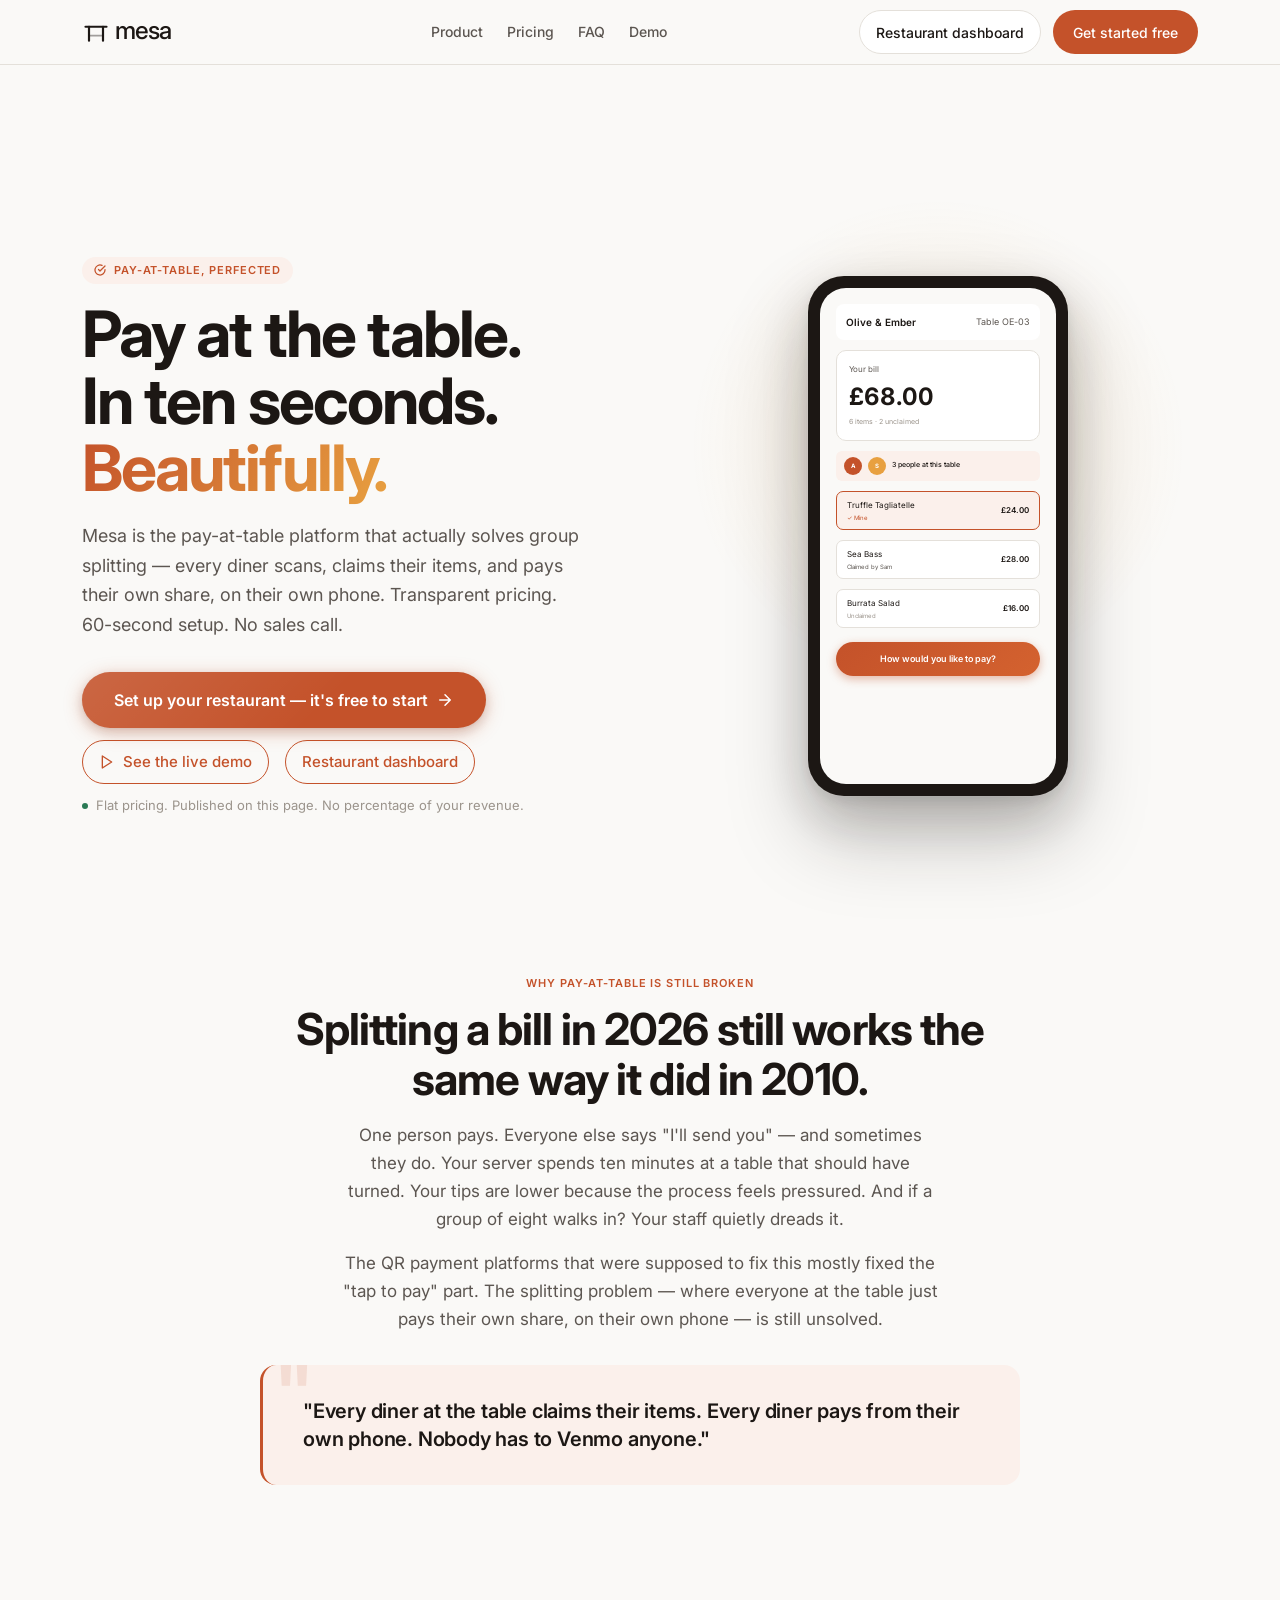
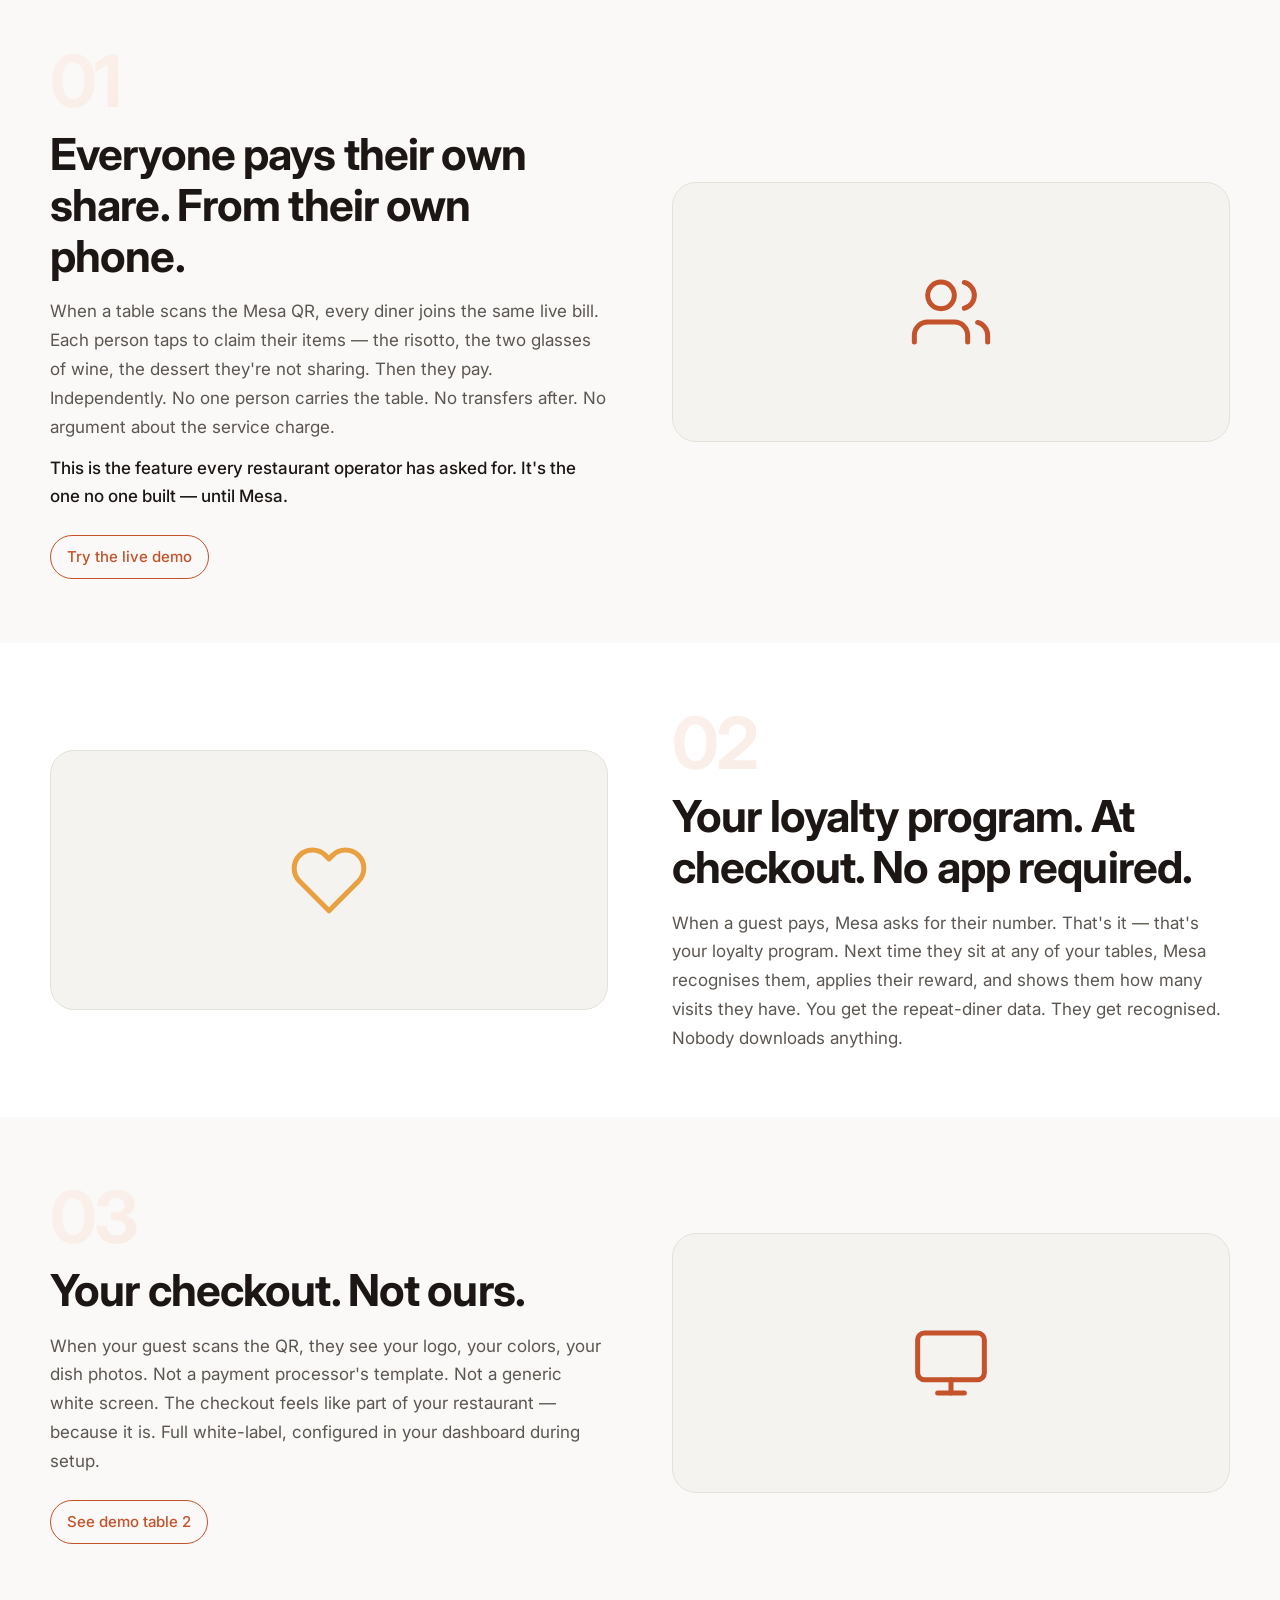
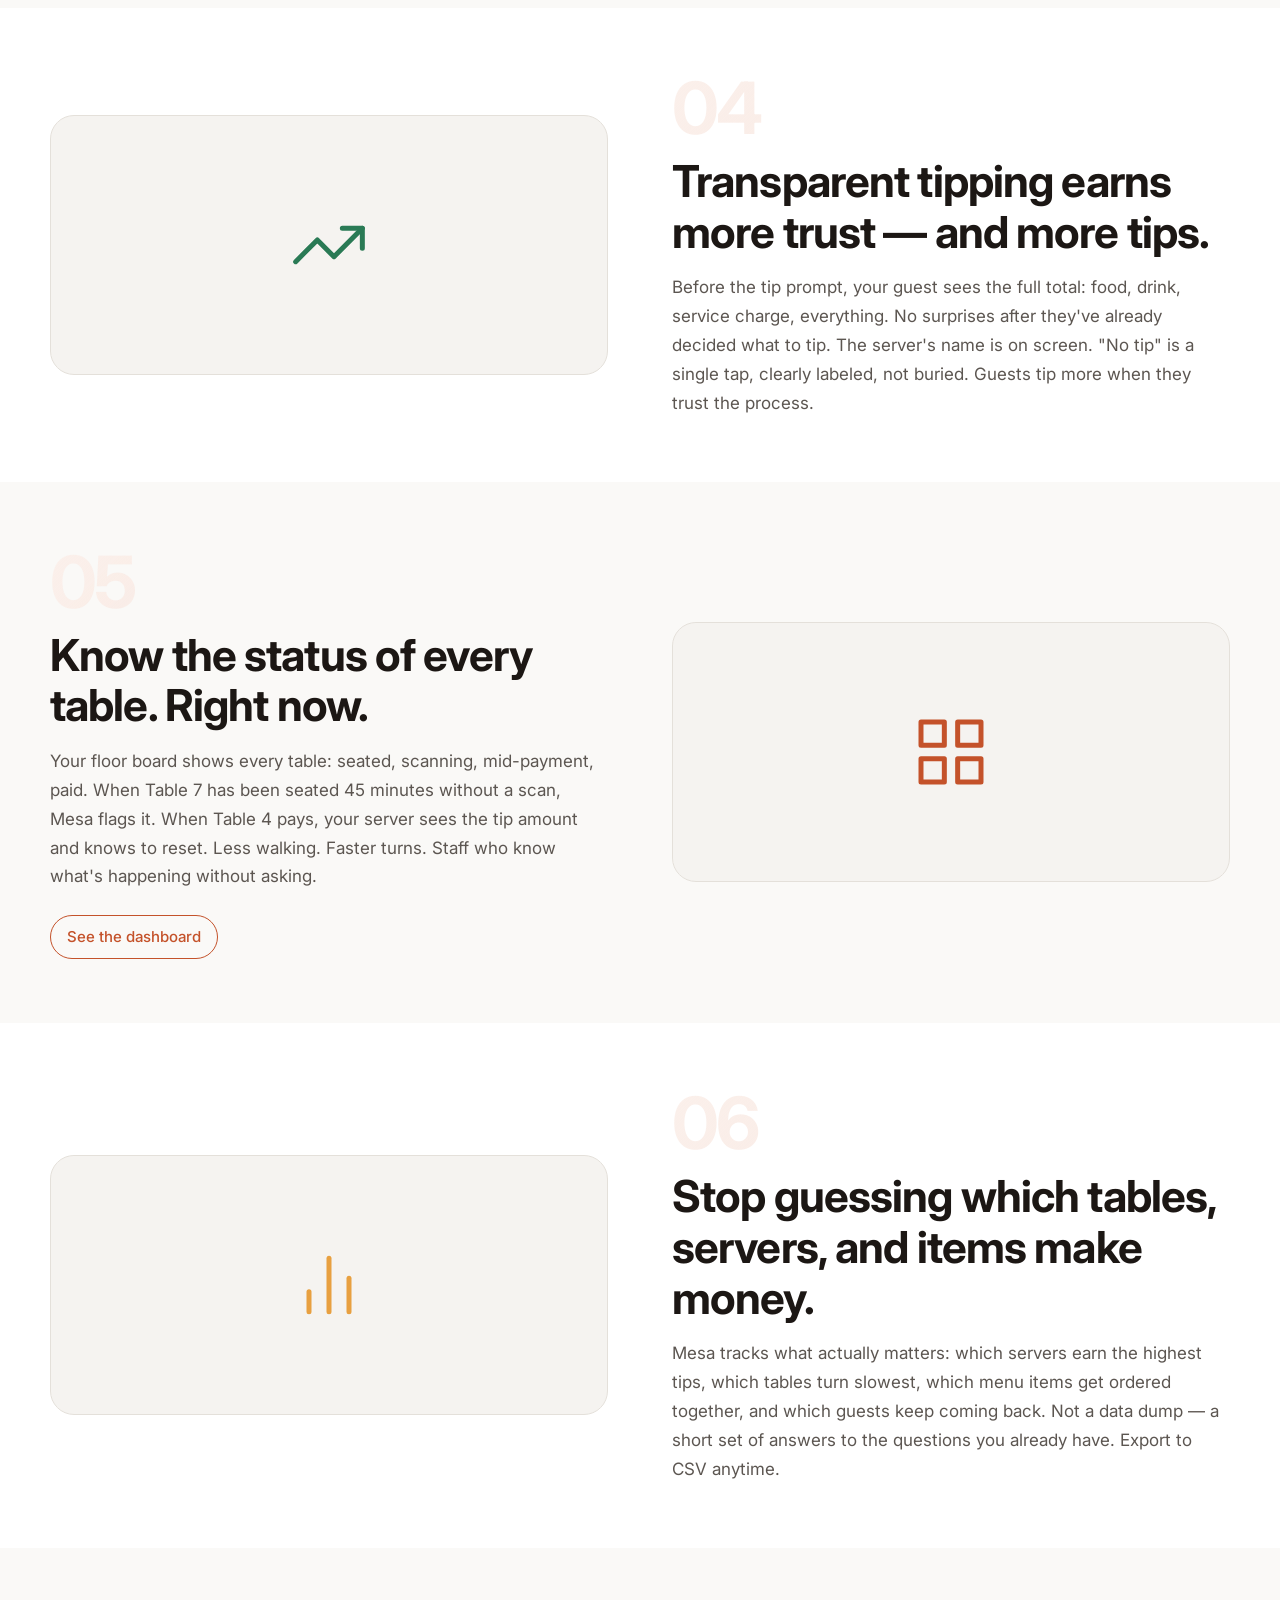
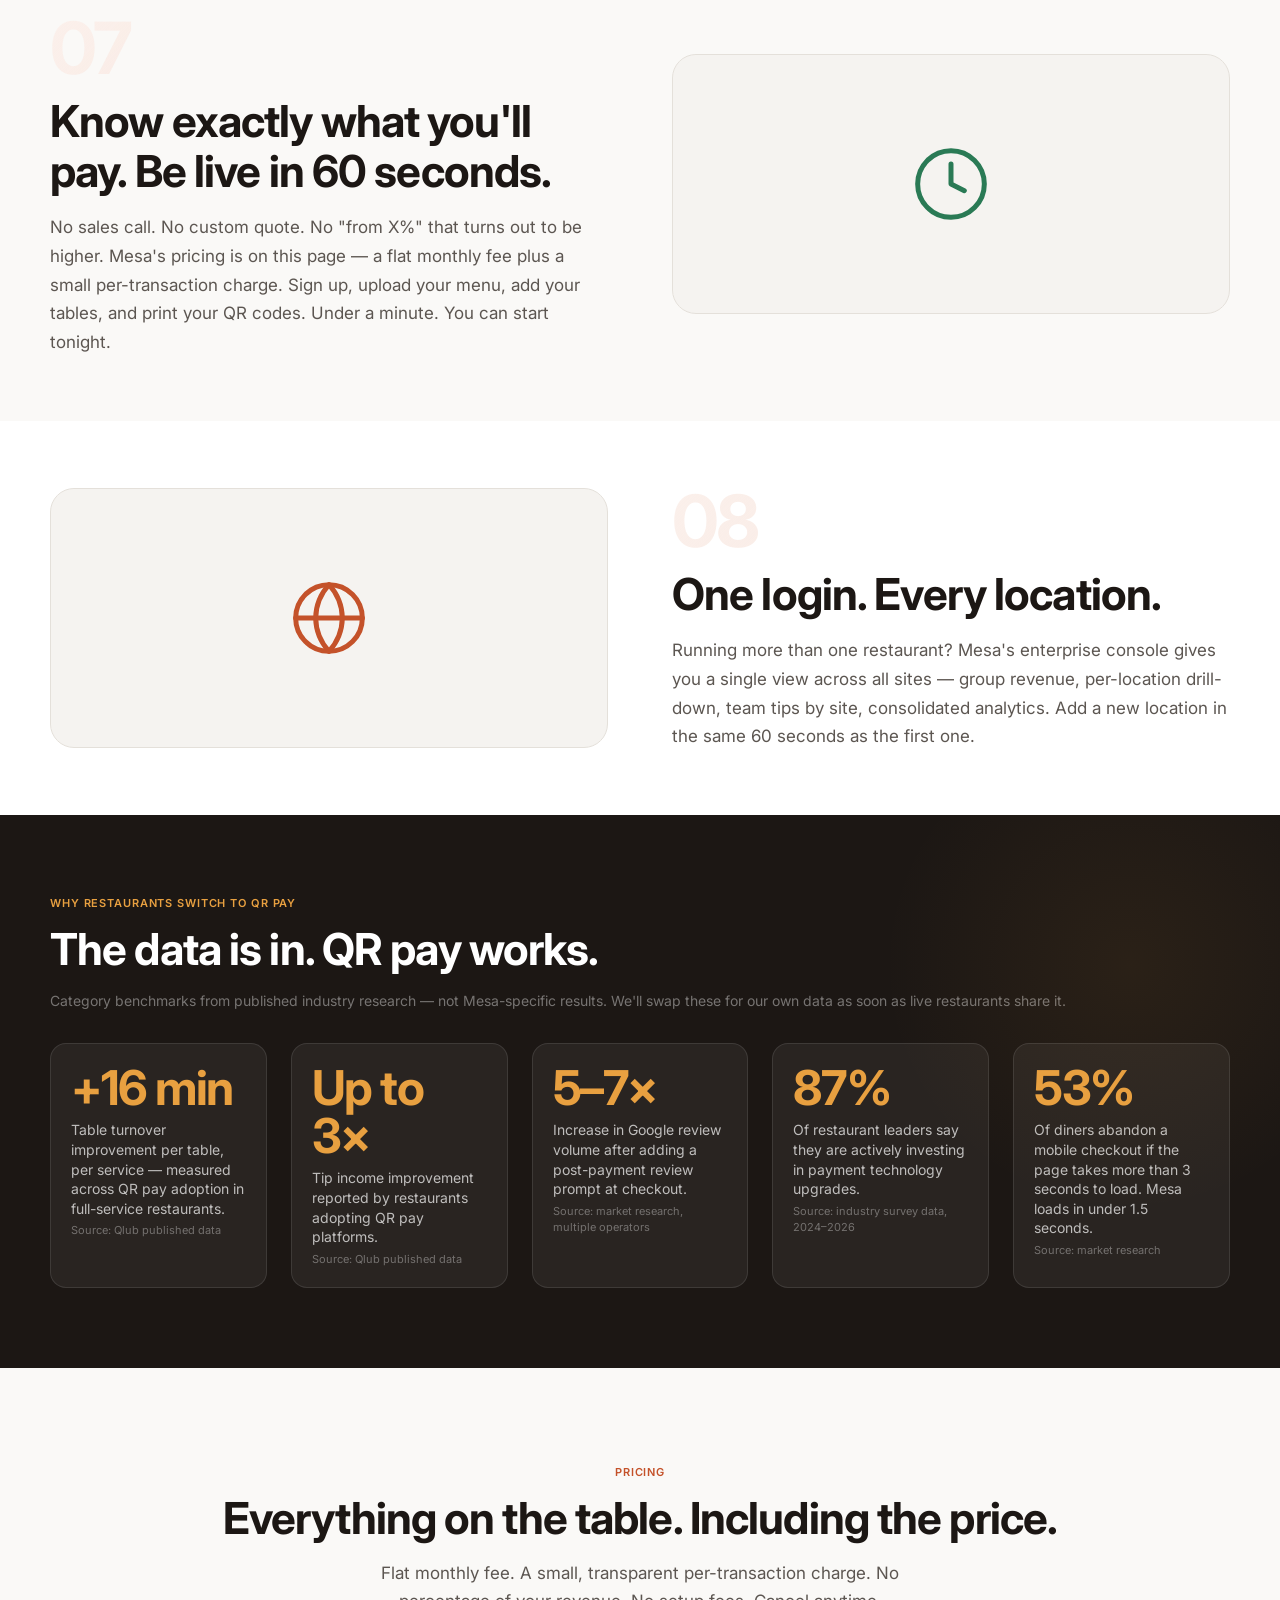
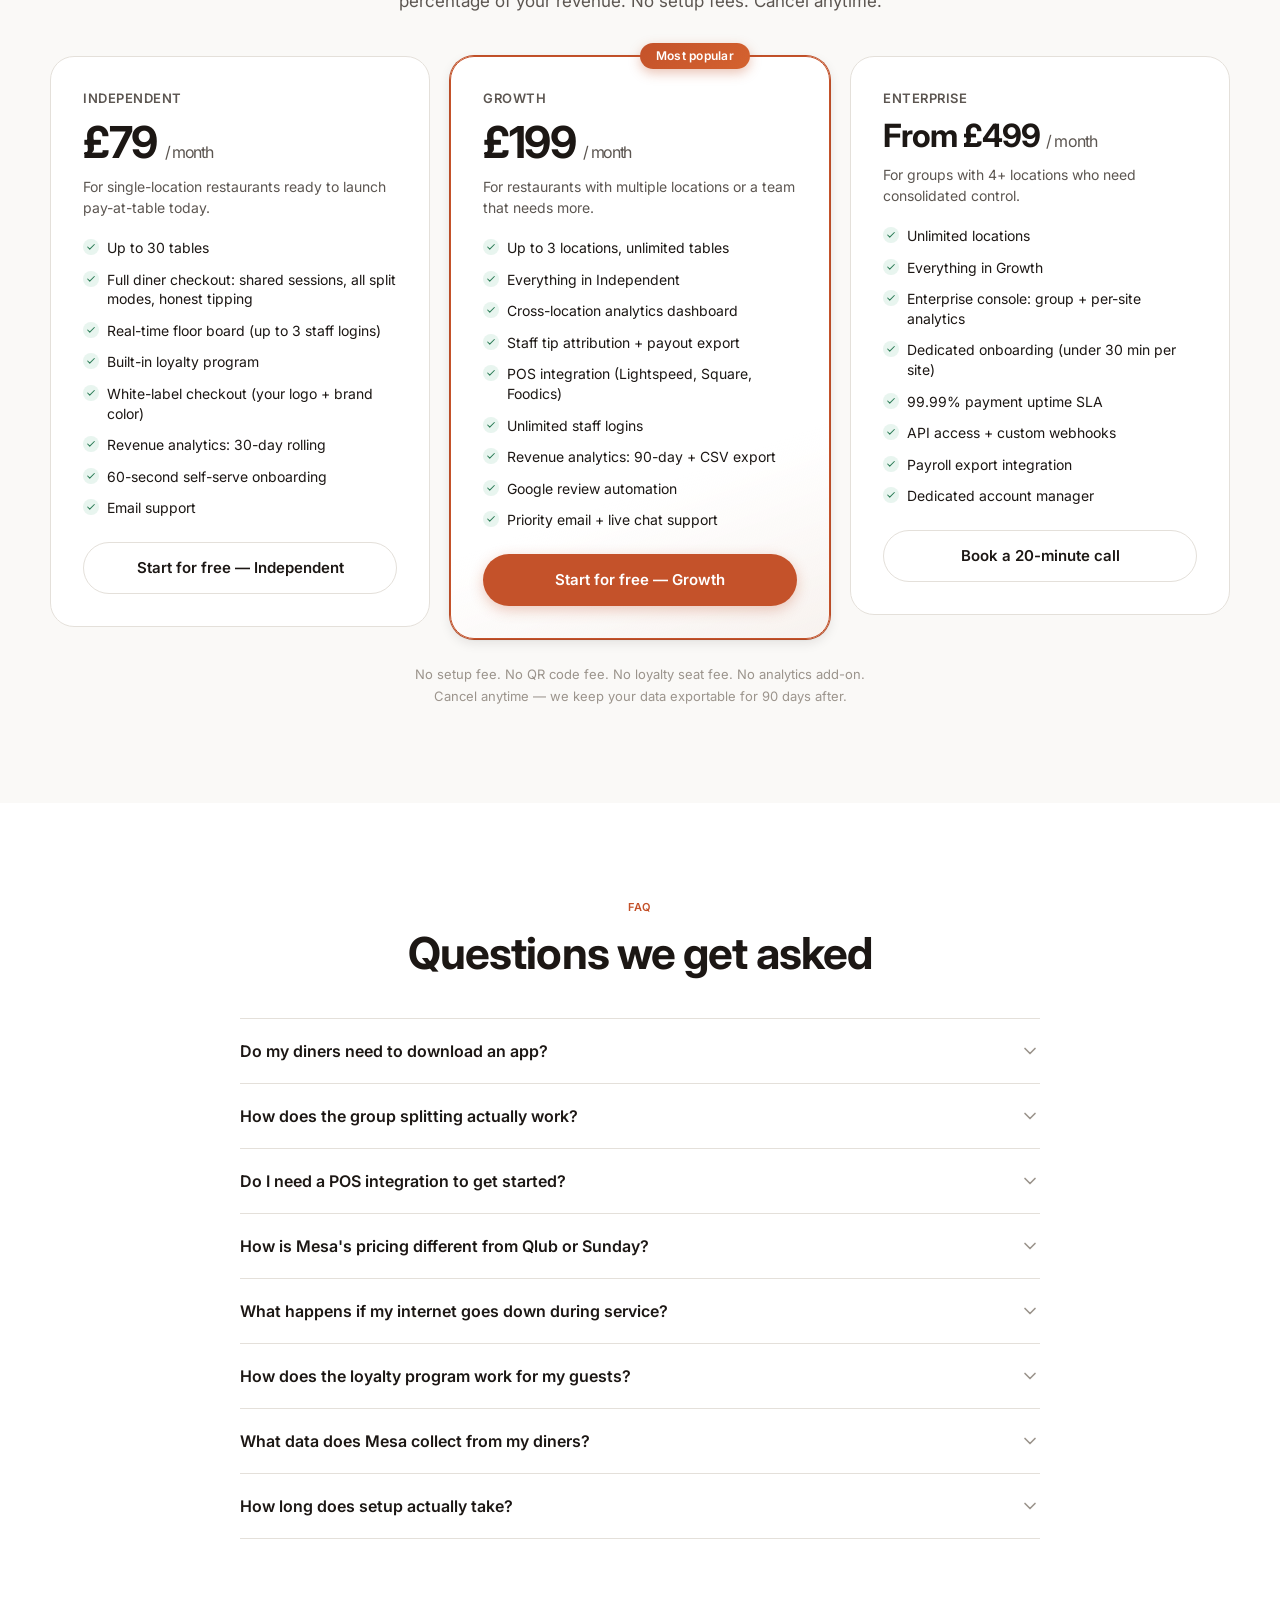
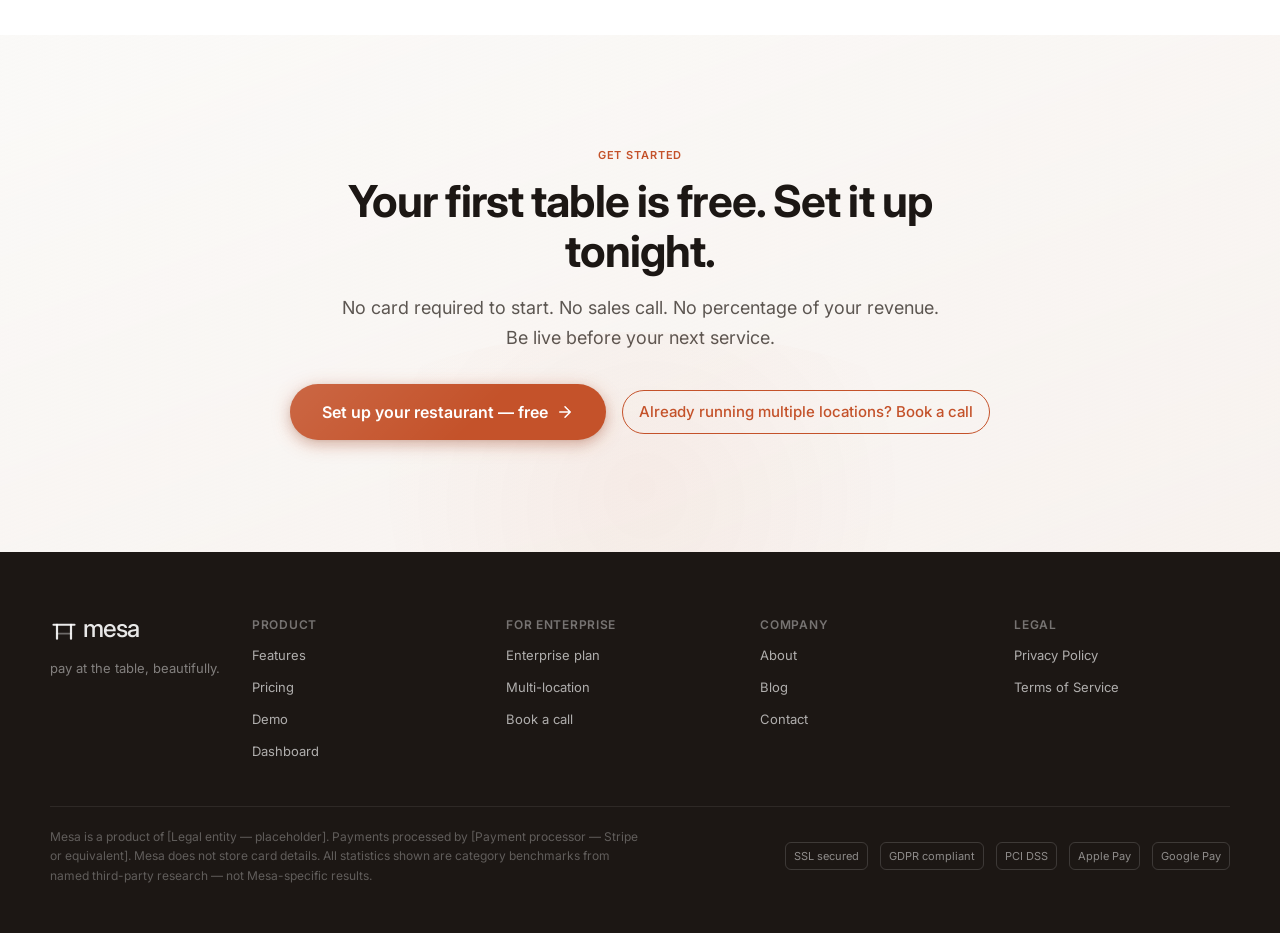
==== commit 2bb2e908: "Frontend overhaul: responsive + dynamic across landing, diner, dashboard 3 specialist passes (one pe" ====
--- a/index.html
+++ b/index.html
@@ -13,53 +13,110 @@
 <style>
 
 /* ===== landing-specific overrides ===== */
-body{ background:var(--color-bg); overflow-x:hidden; }
+*,*::before,*::after{box-sizing:border-box}
+html{overflow-x:hidden}
+body{background:var(--color-bg);overflow-x:hidden;-webkit-font-smoothing:antialiased}
+
+/* ===== SCROLL-MARGIN for sticky nav ===== */
+[id]{scroll-margin-top:72px}
+
+/* ===== KEYFRAMES ===== */
+@keyframes hero-fade-up{
+  from{opacity:0;transform:translateY(28px)}
+  to{opacity:1;transform:translateY(0)}
+}
+@keyframes hero-fade-in{
+  from{opacity:0}
+  to{opacity:1}
+}
+@keyframes phone-float{
+  0%,100%{transform:translateY(0)}
+  50%{transform:translateY(-10px)}
+}
+@keyframes glow-pulse{
+  0%,100%{opacity:.7;transform:translateX(-50%) scale(1)}
+  50%{opacity:1;transform:translateX(-50%) scale(1.15)}
+}
+@keyframes gradient-shift{
+  0%{background-position:0% 50%}
+  50%{background-position:100% 50%}
+  100%{background-position:0% 50%}
+}
+@keyframes badge-pop{
+  0%{opacity:0;transform:translateY(-6px) scale(.9)}
+  100%{opacity:1;transform:translateY(0) scale(1)}
+}
 
 /* ===== NAV ===== */
 .nav{
   position:sticky;top:0;z-index:100;
   background:rgba(250,249,247,.92);
-  backdrop-filter:blur(12px);-webkit-backdrop-filter:blur(12px);
+  backdrop-filter:blur(16px);-webkit-backdrop-filter:blur(16px);
   border-bottom:1px solid var(--color-border);
-}
+  transition:box-shadow .25s ease;
+}
+.nav.scrolled{box-shadow:0 2px 20px rgba(28,23,20,.08)}
 .nav-inner{
   max-width:1180px;margin:0 auto;
   display:flex;align-items:center;justify-content:space-between;
-  padding:0 var(--space-5);height:64px;
-}
-.nav-logo{display:flex;align-items:center;gap:10px;color:var(--color-text-primary);text-decoration:none}
+  padding:0 clamp(16px,4vw,32px);height:64px;
+}
+.nav-logo{display:flex;align-items:center;gap:10px;color:var(--color-text-primary);text-decoration:none;flex-shrink:0}
 .nav-links{display:flex;align-items:center;gap:var(--space-6)}
-.nav-links a{font-size:14px;font-weight:500;color:var(--color-text-secondary);text-decoration:none;transition:color var(--duration-fast)}
+.nav-links a{
+  font-size:14px;font-weight:500;color:var(--color-text-secondary);text-decoration:none;
+  transition:color var(--duration-fast);
+  position:relative;padding-bottom:2px;
+}
+.nav-links a::after{
+  content:'';position:absolute;bottom:0;left:0;width:0;height:1.5px;
+  background:var(--color-primary);border-radius:2px;
+  transition:width .25s ease;
+}
 .nav-links a:hover{color:var(--color-text-primary)}
+.nav-links a:hover::after{width:100%}
 .nav-cta{display:flex;gap:var(--space-3);align-items:center}
 .btn-nav-secondary{
   font-size:14px;font-weight:500;color:var(--color-text-primary);
   padding:var(--space-2) var(--space-4);border-radius:var(--radius-full);
   border:1px solid var(--color-border);background:var(--color-surface);
-  cursor:pointer;text-decoration:none;transition:background var(--duration-fast),border-color var(--duration-fast);
+  cursor:pointer;text-decoration:none;
+  transition:background var(--duration-fast),border-color var(--duration-fast),transform .15s ease;
   display:inline-flex;align-items:center;
+  min-height:44px;
 }
 .btn-nav-secondary:hover{background:var(--color-surface-raised);border-color:var(--color-border-strong)}
+.btn-nav-secondary:active{transform:scale(.97)}
 .btn-nav-primary{
   font-size:14px;font-weight:500;color:var(--color-primary-foreground);
   padding:var(--space-2) var(--space-5);border-radius:var(--radius-full);
   background:var(--color-primary);cursor:pointer;text-decoration:none;
   display:inline-flex;align-items:center;
-  transition:background var(--duration-fast);
-}
-.btn-nav-primary:hover{background:var(--color-primary-hover)}
+  min-height:44px;
+  transition:background var(--duration-fast),transform .15s ease,box-shadow .15s ease;
+}
+.btn-nav-primary:hover{background:var(--color-primary-hover);box-shadow:0 4px 14px rgba(196,82,42,.35)}
+.btn-nav-primary:active{transform:scale(.97)}
 .nav-hamburger{
-  display:none;width:40px;height:40px;border-radius:var(--radius-sm);
+  display:none;width:44px;height:44px;border-radius:var(--radius-sm);
   background:none;border:none;cursor:pointer;
   flex-direction:column;align-items:center;justify-content:center;gap:5px;
-}
-.nav-hamburger span{display:block;width:22px;height:2px;background:var(--color-text-primary);border-radius:2px;transition:all var(--duration-fast)}
+  transition:background var(--duration-fast);
+}
+.nav-hamburger:hover{background:var(--color-surface-raised)}
+.nav-hamburger span{
+  display:block;width:22px;height:2px;background:var(--color-text-primary);
+  border-radius:2px;transition:transform .25s ease,opacity .2s ease;
+}
+.nav-hamburger[aria-expanded="true"] span:nth-child(1){transform:translateY(7px) rotate(45deg)}
+.nav-hamburger[aria-expanded="true"] span:nth-child(2){opacity:0;transform:scaleX(0)}
+.nav-hamburger[aria-expanded="true"] span:nth-child(3){transform:translateY(-7px) rotate(-45deg)}
 
 /* ===== HERO ===== */
 .hero{
-  padding:var(--space-24) var(--space-5) var(--space-16);
+  padding:clamp(48px,8vw,96px) clamp(16px,4vw,32px) clamp(32px,5vw,64px);
   max-width:1180px;margin:0 auto;
-  display:grid;grid-template-columns:1fr 1fr;gap:var(--space-16);align-items:center;
+  display:grid;grid-template-columns:1fr 1fr;gap:clamp(32px,6vw,80px);align-items:center;
 }
 .hero-text{}
 .hero-overline{
@@ -69,53 +126,78 @@
   background:var(--color-primary-light);
   padding:5px var(--space-3);border-radius:var(--radius-full);
   margin-bottom:var(--space-4);
+  animation:badge-pop .5s .1s both ease;
 }
 .hero-headline{
-  font-size:clamp(40px,5vw,64px);font-weight:700;
+  font-size:clamp(36px,5vw,64px);font-weight:700;
   color:var(--color-text-primary);line-height:1.05;letter-spacing:-0.03em;
   margin-bottom:var(--space-5);
-}
-.hero-headline span{color:var(--color-primary)}
+  animation:hero-fade-up .6s .2s both ease;
+}
+.hero-headline span{
+  color:var(--color-primary);
+  background:linear-gradient(120deg,var(--color-primary) 0%,var(--color-accent) 100%);
+  -webkit-background-clip:text;-webkit-text-fill-color:transparent;background-clip:text;
+}
 .hero-subhead{
-  font-size:18px;line-height:1.6;color:var(--color-text-secondary);
+  font-size:clamp(16px,1.6vw,18px);line-height:1.65;color:var(--color-text-secondary);
   max-width:500px;margin-bottom:var(--space-8);
-}
-.hero-actions{display:flex;flex-direction:column;gap:var(--space-3);align-items:flex-start}
+  animation:hero-fade-up .6s .35s both ease;
+}
+.hero-actions{
+  display:flex;flex-direction:column;gap:var(--space-3);align-items:flex-start;
+  animation:hero-fade-up .6s .45s both ease;
+}
 .btn-hero-primary{
   display:inline-flex;align-items:center;gap:var(--space-2);
   min-height:56px;padding:0 var(--space-8);border-radius:var(--radius-full);
   background:var(--color-primary);color:#fff;
-  font-size:16px;font-weight:600;text-decoration:none;cursor:pointer;border:none;
-  box-shadow:var(--shadow-md);
-  transition:background var(--duration-fast),transform var(--duration-instant);
-}
-.btn-hero-primary:hover{background:var(--color-primary-hover)}
-.btn-hero-primary:active{transform:scale(0.98)}
+  font-size:clamp(14px,1.4vw,16px);font-weight:600;text-decoration:none;cursor:pointer;border:none;
+  box-shadow:0 4px 18px rgba(196,82,42,.35),var(--shadow-md);
+  transition:background var(--duration-fast),transform .18s ease,box-shadow .18s ease;
+  position:relative;overflow:hidden;
+}
+.btn-hero-primary::after{
+  content:'';position:absolute;inset:0;
+  background:linear-gradient(135deg,rgba(255,255,255,.12) 0%,transparent 60%);
+  pointer-events:none;
+}
+.btn-hero-primary:hover{background:var(--color-primary-hover);transform:translateY(-2px);box-shadow:0 8px 28px rgba(196,82,42,.45)}
+.btn-hero-primary:active{transform:scale(0.97) translateY(0)}
+.btn-hero-primary svg{transition:transform .2s ease}
+.btn-hero-primary:hover svg{transform:translateX(3px)}
 .hero-secondary-actions{display:flex;align-items:center;gap:var(--space-4);flex-wrap:wrap}
 .btn-hero-secondary{
   display:inline-flex;align-items:center;gap:var(--space-2);
-  font-size:15px;font-weight:500;color:var(--color-primary);text-decoration:none;
+  font-size:clamp(13px,1.3vw,15px);font-weight:500;color:var(--color-primary);text-decoration:none;
   padding:var(--space-2) var(--space-4);border-radius:var(--radius-full);
   border:1.5px solid var(--color-primary);
-  transition:background var(--duration-fast);
-}
-.btn-hero-secondary:hover{background:var(--color-primary-light)}
+  min-height:44px;
+  transition:background var(--duration-fast),transform .15s ease,box-shadow .15s ease;
+}
+.btn-hero-secondary:hover{background:var(--color-primary-light);transform:translateY(-1px);box-shadow:0 4px 12px rgba(196,82,42,.18)}
+.btn-hero-secondary:active{transform:scale(.97)}
 .hero-trust{font-size:13px;color:var(--color-text-muted);display:flex;align-items:center;gap:var(--space-2)}
-.hero-trust::before{content:'';display:block;width:6px;height:6px;border-radius:50%;background:var(--color-success);flex-shrink:0}
+.hero-trust::before{content:'';display:block;width:6px;height:6px;border-radius:50%;background:var(--color-success);flex-shrink:0;animation:hero-fade-in 1s 1s both}
 
 /* hero phone mockup */
-.hero-visual{display:flex;justify-content:center;align-items:center;position:relative}
+.hero-visual{
+  display:flex;justify-content:center;align-items:center;position:relative;
+  animation:hero-fade-up .7s .25s both ease;
+}
 .phone-frame{
-  width:260px;height:520px;
+  width:clamp(200px,22vw,260px);
+  height:clamp(400px,44vw,520px);
   background:var(--color-text-primary);
-  border-radius:36px;
-  box-shadow:var(--shadow-xl),0 0 0 1px rgba(255,255,255,.08);
+  border-radius:clamp(28px,3vw,36px);
+  box-shadow:var(--shadow-xl),0 0 0 1px rgba(255,255,255,.08),0 40px 80px rgba(28,23,20,.25);
   position:relative;overflow:hidden;
   padding:12px;
+  animation:phone-float 6s ease-in-out infinite;
 }
 .phone-screen{
   width:100%;height:100%;background:var(--color-bg);
-  border-radius:26px;overflow:hidden;
+  border-radius:clamp(20px,2.5vw,26px);overflow:hidden;
 }
 .phone-screen-inner{padding:16px;display:flex;flex-direction:column;gap:10px}
 .mock-brand-bar{height:36px;background:var(--color-surface);border-radius:8px;display:flex;align-items:center;justify-content:space-between;padding:0 10px}
@@ -125,71 +207,109 @@
 .mock-bill-label{font-size:8px;color:var(--color-text-secondary);margin-bottom:4px}
 .mock-bill-amount{font-size:24px;font-weight:700;color:var(--color-text-primary);font-variant-numeric:tabular-nums}
 .mock-bill-sub{font-size:7px;color:var(--color-text-muted);margin-top:2px}
-.mock-item{display:flex;justify-content:space-between;align-items:center;background:var(--color-surface);border:1px solid var(--color-border);border-radius:7px;padding:7px 10px}
+.mock-item{
+  display:flex;justify-content:space-between;align-items:center;
+  background:var(--color-surface);border:1px solid var(--color-border);
+  border-radius:7px;padding:7px 10px;
+  transition:transform .2s ease;
+}
+.mock-item:hover{transform:scale(1.02)}
 .mock-item.mine{background:var(--color-primary-light);border-color:var(--color-primary)}
 .mock-item-name{font-size:8px;color:var(--color-text-primary)}
 .mock-item-price{font-size:8px;font-weight:600;color:var(--color-text-primary)}
 .mock-chip{font-size:6px;color:var(--color-primary);margin-top:2px}
 .mock-pay-btn{
   height:34px;border-radius:20px;
-  background:var(--color-primary);
+  background:linear-gradient(135deg,var(--color-primary) 0%,#D4622F 100%);
   display:flex;align-items:center;justify-content:center;
   font-size:9px;font-weight:600;color:#fff;margin-top:4px;
+  box-shadow:0 3px 10px rgba(196,82,42,.4);
 }
 .phone-glow{
-  position:absolute;top:-60px;left:50%;transform:translateX(-50%);
-  width:400px;height:400px;border-radius:50%;
-  background:radial-gradient(circle, rgba(196,82,42,.12) 0%, transparent 70%);
+  position:absolute;top:-80px;left:50%;transform:translateX(-50%);
+  width:500px;height:500px;border-radius:50%;
+  background:radial-gradient(circle, rgba(196,82,42,.15) 0%, rgba(232,160,64,.06) 40%, transparent 70%);
   pointer-events:none;z-index:-1;
+  animation:glow-pulse 4s ease-in-out infinite;
+}
+/* ambient ring around phone */
+.phone-frame::before{
+  content:'';position:absolute;inset:-2px;border-radius:inherit;
+  background:linear-gradient(135deg,rgba(196,82,42,.4) 0%,rgba(232,160,64,.3) 50%,rgba(196,82,42,.2) 100%);
+  z-index:-1;filter:blur(12px);opacity:.5;
 }
 
 /* ===== SECTION STYLES ===== */
-.section{padding:var(--space-24) var(--space-5)}
+.section{padding:clamp(48px,8vw,96px) clamp(16px,4vw,32px)}
 .section-inner{max-width:1180px;margin:0 auto}
 .section-overline{
   font-size:11px;font-weight:600;letter-spacing:0.08em;text-transform:uppercase;
   color:var(--color-primary);margin-bottom:var(--space-3);
 }
-.section-headline{font-size:clamp(28px,3.5vw,44px);font-weight:700;color:var(--color-text-primary);line-height:1.15;letter-spacing:-0.02em;margin-bottom:var(--space-4)}
-.section-body{font-size:17px;line-height:1.65;color:var(--color-text-secondary);max-width:600px}
+.section-headline{
+  font-size:clamp(24px,3.5vw,44px);font-weight:700;
+  color:var(--color-text-primary);line-height:1.15;letter-spacing:-0.02em;margin-bottom:var(--space-4)
+}
+.section-body{font-size:clamp(15px,1.5vw,17px);line-height:1.65;color:var(--color-text-secondary);max-width:600px}
 .section-alt{background:var(--color-surface)}
 
 /* problem section */
 .problem-inner{max-width:760px;margin:0 auto;text-align:center}
 .problem-pullquote{
   margin:var(--space-8) 0 0;
-  padding:var(--space-6) var(--space-8);
+  padding:clamp(16px,3vw,32px) clamp(16px,3.5vw,40px);
   background:var(--color-primary-light);
   border-left:3px solid var(--color-primary);
   border-radius:var(--radius-lg);
-  font-size:20px;font-weight:600;color:var(--color-text-primary);
+  font-size:clamp(17px,1.8vw,20px);font-weight:600;color:var(--color-text-primary);
   line-height:1.4;letter-spacing:-0.01em;
   text-align:left;
+  position:relative;overflow:hidden;
+}
+.problem-pullquote::before{
+  content:'"';position:absolute;top:-12px;left:12px;
+  font-size:80px;font-weight:700;color:var(--color-primary);opacity:.12;
+  line-height:1;pointer-events:none;
 }
 
 /* features alternating */
-.feature-section{padding:var(--space-16) var(--space-5)}
+.feature-section{padding:clamp(32px,5vw,64px) clamp(16px,4vw,32px)}
 .feature-section:nth-child(even){background:var(--color-surface)}
 .feature-inner{
   max-width:1180px;margin:0 auto;
-  display:grid;grid-template-columns:1fr 1fr;gap:var(--space-16);align-items:center;
+  display:grid;grid-template-columns:1fr 1fr;gap:clamp(24px,5vw,80px);align-items:center;
 }
 .feature-inner.flip{direction:rtl}
 .feature-inner.flip > *{direction:ltr}
 .feature-number{
-  font-size:72px;font-weight:700;line-height:1;
-  color:var(--color-primary-light);letter-spacing:-0.04em;
-  margin-bottom:var(--space-3);
-}
-.feature-body{font-size:17px;line-height:1.65;color:var(--color-text-secondary);margin-top:var(--space-3)}
+  font-size:clamp(48px,7vw,72px);font-weight:700;line-height:1;
+  background:linear-gradient(135deg,var(--color-primary-light) 0%,rgba(196,82,42,.15) 100%);
+  -webkit-background-clip:text;-webkit-text-fill-color:transparent;background-clip:text;
+  letter-spacing:-0.04em;margin-bottom:var(--space-3);
+}
+.feature-body{font-size:clamp(15px,1.4vw,17px);line-height:1.7;color:var(--color-text-secondary);margin-top:var(--space-3)}
 .feature-visual{
   background:var(--color-surface-raised);
   border:1px solid var(--color-border);
   border-radius:var(--radius-xl);
-  min-height:300px;
+  min-height:260px;
   display:flex;align-items:center;justify-content:center;
   overflow:hidden;position:relative;
-}
+  transition:box-shadow .3s ease,transform .3s ease,border-color .3s ease;
+}
+.feature-visual::after{
+  content:'';position:absolute;inset:0;border-radius:inherit;
+  background:linear-gradient(135deg,rgba(196,82,42,.03) 0%,rgba(232,160,64,.05) 100%);
+  opacity:0;transition:opacity .3s ease;
+}
+.feature-visual:hover{
+  box-shadow:var(--shadow-lg);
+  transform:translateY(-4px);
+  border-color:rgba(196,82,42,.25);
+}
+.feature-visual:hover::after{opacity:1}
+.feature-visual svg{transition:transform .4s ease,opacity .2s ease}
+.feature-visual:hover svg{transform:scale(1.1)}
 .feature-icon-bg{
   width:80px;height:80px;border-radius:var(--radius-xl);
   background:var(--color-primary-light);
@@ -197,11 +317,22 @@
 }
 
 /* stats */
-.stats-section{background:var(--color-text-primary);padding:var(--space-16) var(--space-5)}
+.stats-section{
+  background:var(--color-text-primary);
+  padding:clamp(48px,7vw,80px) clamp(16px,4vw,32px);
+  position:relative;overflow:hidden;
+}
+.stats-section::before{
+  content:'';position:absolute;top:-100px;right:-100px;
+  width:500px;height:500px;border-radius:50%;
+  background:radial-gradient(circle,rgba(232,160,64,.07) 0%,transparent 70%);
+  pointer-events:none;
+}
 .stats-section .section-overline{color:var(--color-accent)}
 .stats-section .section-headline{color:#fff}
 .stats-grid{
-  display:grid;grid-template-columns:repeat(auto-fill,minmax(200px,1fr));
+  display:grid;
+  grid-template-columns:repeat(auto-fill,minmax(min(100%,200px),1fr));
   gap:var(--space-6);margin-top:var(--space-8);
 }
 .stat-card{
@@ -209,13 +340,23 @@
   border:1px solid rgba(255,255,255,.1);
   border-radius:var(--radius-lg);
   padding:var(--space-5);
-}
-.stat-number{font-size:48px;font-weight:700;color:var(--color-accent);letter-spacing:-0.03em;line-height:1}
+  transition:background .25s ease,transform .25s ease,border-color .25s ease;
+  cursor:default;
+}
+.stat-card:hover{
+  background:rgba(255,255,255,.1);
+  border-color:rgba(232,160,64,.3);
+  transform:translateY(-3px);
+}
+.stat-number{
+  font-size:clamp(32px,4.5vw,48px);font-weight:700;
+  color:var(--color-accent);letter-spacing:-0.03em;line-height:1;
+}
 .stat-label{font-size:14px;color:rgba(255,255,255,.7);margin-top:var(--space-2);line-height:1.4}
 .stat-source{font-size:11px;color:rgba(255,255,255,.35);margin-top:var(--space-1)}
 
 /* pricing */
-.pricing-section{padding:var(--space-24) var(--space-5)}
+.pricing-section{padding:clamp(48px,8vw,96px) clamp(16px,4vw,32px)}
 .pricing-grid{
   display:grid;grid-template-columns:repeat(3,1fr);
   gap:var(--space-5);margin-top:var(--space-10);
@@ -225,24 +366,35 @@
   background:var(--color-surface);
   border:1px solid var(--color-border);
   border-radius:var(--radius-xl);
-  padding:var(--space-8);
+  padding:clamp(20px,3vw,32px);
   position:relative;
-  transition:box-shadow var(--duration-fast);
-}
-.pricing-card:hover{box-shadow:var(--shadow-lg)}
+  transition:box-shadow .3s ease,transform .3s ease,border-color .3s ease;
+}
+.pricing-card:hover{
+  box-shadow:var(--shadow-lg);
+  transform:translateY(-6px);
+}
 .pricing-card.featured{
   border-color:var(--color-primary);
   box-shadow:var(--shadow-md),0 0 0 1px var(--color-primary);
+  /* subtle gradient wash on featured */
+  background:linear-gradient(160deg,var(--color-surface) 70%,rgba(196,82,42,.04) 100%);
+}
+.pricing-card.featured:hover{
+  box-shadow:var(--shadow-xl),0 0 0 1px var(--color-primary),0 12px 40px rgba(196,82,42,.2);
 }
 .pricing-badge{
   position:absolute;top:-14px;left:50%;transform:translateX(-50%);
-  background:var(--color-primary);color:#fff;
+  background:linear-gradient(135deg,var(--color-primary) 0%,#D4622F 100%);
+  color:#fff;
   font-size:12px;font-weight:600;letter-spacing:0.02em;
   padding:4px var(--space-4);border-radius:var(--radius-full);
   white-space:nowrap;
+  box-shadow:0 4px 12px rgba(196,82,42,.35);
+  animation:badge-pop .4s .2s both ease;
 }
 .pricing-tier{font-size:13px;font-weight:600;letter-spacing:0.04em;text-transform:uppercase;color:var(--color-text-secondary);margin-bottom:var(--space-3)}
-.pricing-price{font-size:44px;font-weight:700;color:var(--color-text-primary);letter-spacing:-0.03em;line-height:1}
+.pricing-price{font-size:clamp(32px,4vw,44px);font-weight:700;color:var(--color-text-primary);letter-spacing:-0.03em;line-height:1}
 .pricing-price-unit{font-size:16px;font-weight:400;color:var(--color-text-secondary)}
 .pricing-desc{font-size:14px;color:var(--color-text-secondary);margin:var(--space-3) 0 var(--space-5);line-height:1.5}
 .pricing-features{list-style:none;display:flex;flex-direction:column;gap:var(--space-3);margin-bottom:var(--space-6)}
@@ -252,17 +404,26 @@
   width:100%;min-height:52px;border-radius:var(--radius-full);
   font-size:15px;font-weight:600;cursor:pointer;border:none;
   display:flex;align-items:center;justify-content:center;
-  transition:background var(--duration-fast),border-color var(--duration-fast);
+  transition:background var(--duration-fast),border-color var(--duration-fast),transform .18s ease,box-shadow .18s ease;
   text-decoration:none;
-}
-.btn-pricing-primary{background:var(--color-primary);color:#fff}
-.btn-pricing-primary:hover{background:var(--color-primary-hover)}
+  position:relative;overflow:hidden;
+}
+.btn-pricing::after{
+  content:'';position:absolute;inset:0;
+  background:linear-gradient(135deg,rgba(255,255,255,.12) 0%,transparent 60%);
+  pointer-events:none;opacity:0;transition:opacity .2s ease;
+}
+.btn-pricing:hover::after{opacity:1}
+.btn-pricing-primary{background:var(--color-primary);color:#fff;box-shadow:0 4px 14px rgba(196,82,42,.3)}
+.btn-pricing-primary:hover{background:var(--color-primary-hover);transform:translateY(-2px);box-shadow:0 8px 24px rgba(196,82,42,.4)}
+.btn-pricing-primary:active{transform:scale(.97)}
 .btn-pricing-secondary{background:var(--color-surface);color:var(--color-text-primary);border:1.5px solid var(--color-border)}
-.btn-pricing-secondary:hover{background:var(--color-surface-raised);border-color:var(--color-border-strong)}
+.btn-pricing-secondary:hover{background:var(--color-surface-raised);border-color:var(--color-border-strong);transform:translateY(-1px)}
+.btn-pricing-secondary:active{transform:scale(.97)}
 .pricing-reassurance{text-align:center;font-size:13px;color:var(--color-text-muted);margin-top:var(--space-6);line-height:1.7}
 
 /* FAQ */
-.faq-section{padding:var(--space-24) var(--space-5);background:var(--color-surface)}
+.faq-section{padding:clamp(48px,8vw,96px) clamp(16px,4vw,32px);background:var(--color-surface)}
 .faq-grid{max-width:800px;margin:var(--space-10) auto 0;display:flex;flex-direction:column;gap:0}
 .faq-item{border-bottom:1px solid var(--color-border)}
 .faq-item:first-child{border-top:1px solid var(--color-border)}
@@ -270,95 +431,175 @@
   width:100%;text-align:left;
   display:flex;justify-content:space-between;align-items:center;gap:var(--space-4);
   padding:var(--space-5) 0;
-  font-size:16px;font-weight:600;color:var(--color-text-primary);
+  font-size:clamp(15px,1.5vw,16px);font-weight:600;color:var(--color-text-primary);
   background:none;border:none;cursor:pointer;
   transition:color var(--duration-fast);
+  min-height:44px;
 }
 .faq-question:hover{color:var(--color-primary)}
-.faq-chevron{flex-shrink:0;transition:transform var(--duration-fast);color:var(--color-text-muted)}
-.faq-question[aria-expanded="true"] .faq-chevron{transform:rotate(180deg)}
+.faq-chevron{flex-shrink:0;transition:transform .3s ease;color:var(--color-text-muted)}
+.faq-question[aria-expanded="true"] .faq-chevron{transform:rotate(180deg);color:var(--color-primary)}
 .faq-answer{
-  font-size:15px;line-height:1.65;color:var(--color-text-secondary);
-  overflow:hidden;max-height:0;transition:max-height var(--duration-slow) var(--easing-standard), padding var(--duration-slow) var(--easing-standard);
+  font-size:clamp(14px,1.4vw,15px);line-height:1.7;color:var(--color-text-secondary);
+  overflow:hidden;max-height:0;
+  transition:max-height .4s cubic-bezier(.4,0,.2,1), padding .4s cubic-bezier(.4,0,.2,1);
   padding-bottom:0;
 }
 .faq-answer.open{max-height:400px;padding-bottom:var(--space-5)}
 
 /* final CTA */
 .final-cta{
-  padding:var(--space-24) var(--space-5);
+  padding:clamp(64px,10vw,112px) clamp(16px,4vw,32px);
   text-align:center;
-  background:linear-gradient(to bottom, var(--color-bg), var(--color-surface));
+  background:linear-gradient(160deg, var(--color-bg) 0%, rgba(196,82,42,.04) 50%, var(--color-surface) 100%);
+  background-size:200% 200%;
+  animation:gradient-shift 8s ease infinite;
+  position:relative;overflow:hidden;
+}
+.final-cta::before{
+  content:'';position:absolute;bottom:-80px;left:50%;transform:translateX(-50%);
+  width:700px;height:300px;border-radius:50%;
+  background:radial-gradient(circle,rgba(196,82,42,.06) 0%,transparent 70%);
+  pointer-events:none;
 }
 .final-cta .section-headline{max-width:600px;margin-left:auto;margin-right:auto}
-.final-cta .section-body{margin:var(--space-4) auto var(--space-8);font-size:18px}
+.final-cta .section-body{margin:var(--space-4) auto var(--space-8);font-size:clamp(16px,1.6vw,18px)}
 .final-cta-actions{display:flex;align-items:center;justify-content:center;flex-wrap:wrap;gap:var(--space-4)}
 
 /* footer */
 .footer{
   background:var(--color-text-primary);
-  padding:var(--space-10) var(--space-5) var(--space-8);
+  padding:clamp(40px,6vw,64px) clamp(16px,4vw,32px) clamp(24px,4vw,48px);
 }
 .footer-inner{max-width:1180px;margin:0 auto}
 .footer-top{display:flex;justify-content:space-between;align-items:flex-start;gap:var(--space-8);margin-bottom:var(--space-8);flex-wrap:wrap}
-.footer-brand{flex-shrink:0}
+.footer-brand{flex-shrink:0;max-width:200px}
 .footer-tagline{font-size:13px;color:rgba(255,255,255,.45);margin-top:var(--space-2)}
-.footer-links{display:grid;grid-template-columns:repeat(4,1fr);gap:var(--space-8);flex:1;min-width:280px}
+.footer-links{display:grid;grid-template-columns:repeat(4,1fr);gap:clamp(16px,3vw,40px);flex:1}
 .footer-links-col{}
 .footer-links-heading{font-size:12px;font-weight:600;letter-spacing:0.06em;text-transform:uppercase;color:rgba(255,255,255,.4);margin-bottom:var(--space-3)}
-.footer-links-col a{display:block;font-size:13px;color:rgba(255,255,255,.65);text-decoration:none;margin-bottom:var(--space-2);transition:color var(--duration-fast)}
-.footer-links-col a:hover{color:#fff}
+.footer-links-col a{
+  display:block;font-size:13px;color:rgba(255,255,255,.65);text-decoration:none;
+  margin-bottom:var(--space-2);
+  transition:color var(--duration-fast),transform .15s ease;
+  min-height:24px;
+}
+.footer-links-col a:hover{color:#fff;transform:translateX(3px)}
 .footer-divider{height:1px;background:rgba(255,255,255,.08);margin-bottom:var(--space-5)}
 .footer-bottom{display:flex;justify-content:space-between;align-items:center;flex-wrap:wrap;gap:var(--space-4)}
 .footer-legal{font-size:12px;color:rgba(255,255,255,.3);line-height:1.6;max-width:600px}
 .footer-trust{display:flex;gap:var(--space-3);align-items:center;flex-wrap:wrap}
-.footer-trust-badge{font-size:11px;color:rgba(255,255,255,.4);border:1px solid rgba(255,255,255,.12);padding:3px var(--space-2);border-radius:var(--radius-sm)}
+.footer-trust-badge{
+  font-size:11px;color:rgba(255,255,255,.5);
+  border:1px solid rgba(255,255,255,.15);padding:4px var(--space-2);border-radius:var(--radius-sm);
+  transition:color .2s,border-color .2s;
+  min-height:28px;display:inline-flex;align-items:center;
+}
+.footer-trust-badge:hover{color:rgba(255,255,255,.9);border-color:rgba(255,255,255,.4)}
 
 /* mobile nav drawer */
 .nav-drawer{
   position:fixed;inset:0;z-index:1000;
-  background:rgba(28,23,20,.6);
+  background:rgba(28,23,20,.65);
   opacity:0;pointer-events:none;
-  transition:opacity var(--duration-normal);
+  transition:opacity .3s ease;
+  overflow:hidden; /* clip the off-canvas panel so it can't create page-wide h-scroll */
 }
 .nav-drawer.open{opacity:1;pointer-events:auto}
 .nav-drawer-panel{
-  position:absolute;top:0;right:0;width:280px;height:100%;
+  position:absolute;top:0;right:0;width:min(320px,90vw);height:100%;
   background:var(--color-surface);padding:var(--space-6) var(--space-5);
-  transform:translateX(100%);transition:transform var(--duration-slow) var(--easing-decelerate);
-  display:flex;flex-direction:column;gap:var(--space-4);overflow-y:auto;
+  transform:translateX(100%);transition:transform .35s cubic-bezier(.4,0,.2,1);
+  display:flex;flex-direction:column;gap:0;overflow-y:auto;
+  box-shadow:-4px 0 40px rgba(28,23,20,.2);
 }
 .nav-drawer.open .nav-drawer-panel{transform:translateX(0)}
-.nav-drawer-link{font-size:16px;font-weight:500;color:var(--color-text-primary);text-decoration:none;padding:var(--space-3) 0;border-bottom:1px solid var(--color-border);display:block}
+.nav-drawer-close{
+  align-self:flex-end;width:44px;height:44px;border-radius:var(--radius-sm);
+  background:none;border:none;cursor:pointer;display:flex;align-items:center;justify-content:center;
+  color:var(--color-text-secondary);margin-bottom:var(--space-3);
+  transition:background .2s,color .2s;
+}
+.nav-drawer-close:hover{background:var(--color-surface-raised);color:var(--color-text-primary)}
+.nav-drawer-link{
+  font-size:16px;font-weight:500;color:var(--color-text-primary);text-decoration:none;
+  padding:14px 0;border-bottom:1px solid var(--color-border);display:flex;align-items:center;
+  min-height:52px;
+  transition:color .2s,padding-left .2s;
+}
+.nav-drawer-link:hover{color:var(--color-primary);padding-left:6px}
+
+/* ===== SCROLL-REVEAL ===== */
+.reveal{opacity:0;transform:translateY(24px);transition:opacity .55s ease,transform .55s ease}
+.reveal.visible{opacity:1;transform:none}
+/* stagger child cards */
+.reveal-stagger > *{opacity:0;transform:translateY(20px);transition:opacity .5s ease,transform .5s ease}
+.reveal-stagger.visible > *:nth-child(1){opacity:1;transform:none;transition-delay:.05s}
+.reveal-stagger.visible > *:nth-child(2){opacity:1;transform:none;transition-delay:.15s}
+.reveal-stagger.visible > *:nth-child(3){opacity:1;transform:none;transition-delay:.25s}
+.reveal-stagger.visible > *:nth-child(4){opacity:1;transform:none;transition-delay:.35s}
+.reveal-stagger.visible > *:nth-child(5){opacity:1;transform:none;transition-delay:.45s}
+.reveal-stagger.visible > *:nth-child(6){opacity:1;transform:none;transition-delay:.35s}
+.reveal-stagger.visible > *:nth-child(7){opacity:1;transform:none;transition-delay:.25s}
+.reveal-stagger.visible > *:nth-child(8){opacity:1;transform:none;transition-delay:.35s}
 
 /* ===== RESPONSIVE ===== */
 @media(max-width:1023px){
-  .hero{grid-template-columns:1fr;gap:var(--space-10);text-align:center;padding-top:var(--space-16)}
+  .hero{
+    grid-template-columns:1fr;gap:clamp(24px,5vw,48px);
+    text-align:center;
+    padding-top:clamp(32px,6vw,64px);
+  }
   .hero-subhead{margin-left:auto;margin-right:auto}
   .hero-actions{align-items:center}
   .hero-visual{order:-1}
-  .phone-frame{width:220px;height:440px}
-  .feature-inner,.feature-inner.flip{grid-template-columns:1fr;direction:ltr}
+  .phone-frame{
+    width:clamp(180px,45vw,220px);
+    height:clamp(360px,90vw,440px);
+  }
+  .feature-inner,.feature-inner.flip{grid-template-columns:1fr;direction:ltr;gap:var(--space-8)}
   .feature-visual{min-height:200px}
-  .pricing-grid{grid-template-columns:1fr}
+  .pricing-grid{grid-template-columns:1fr;max-width:520px;margin-left:auto;margin-right:auto}
   .pricing-card.featured{margin-top:var(--space-4)}
   .footer-links{grid-template-columns:repeat(2,1fr)}
 }
 @media(max-width:767px){
   .nav-links,.nav-cta{display:none}
   .nav-hamburger{display:flex}
+  .hero{gap:clamp(20px,4vw,36px)}
   .problem-pullquote{padding:var(--space-4) var(--space-5)}
-  .stats-grid{grid-template-columns:repeat(2,1fr)}
+  .stats-grid{grid-template-columns:repeat(2,minmax(0,1fr))}
+  .footer-top{flex-direction:column;gap:var(--space-6)}
+  .footer-brand{max-width:none}
+  .footer-links{grid-template-columns:1fr 1fr;gap:var(--space-6)}
+  .footer-bottom{flex-direction:column;align-items:flex-start}
+}
+@media(max-width:479px){
+  .hero-actions{width:100%}
+  .btn-hero-primary{width:100%;justify-content:center}
+  .hero-secondary-actions{flex-direction:column;align-items:stretch;width:100%}
+  .btn-hero-secondary{width:100%;justify-content:center;min-height:48px}
+  .stats-grid{grid-template-columns:1fr}
   .footer-links{grid-template-columns:1fr 1fr}
-  .footer-bottom{flex-direction:column;align-items:flex-start}
-}
-@media(max-width:479px){
-  .hero-headline{font-size:36px}
-  .section-headline{font-size:28px}
-  .stats-grid{grid-template-columns:1fr 1fr}
-  .stat-number{font-size:36px}
-  .hero-secondary-actions{flex-direction:column;align-items:center;width:100%}
-  .btn-hero-secondary{width:100%;justify-content:center}
+  .final-cta-actions{flex-direction:column;align-items:stretch}
+  .final-cta-actions .btn-hero-primary,
+  .final-cta-actions .btn-hero-secondary{width:100%;justify-content:center}
+  .pricing-grid{max-width:none}
+}
+@media(max-width:360px){
+  .nav-inner{padding:0 12px}
+  .footer-links{grid-template-columns:1fr}
+}
+
+/* ===== REDUCED-MOTION ===== */
+@media(prefers-reduced-motion:reduce){
+  *,*::before,*::after{
+    animation-duration:.001ms !important;
+    animation-iteration-count:1 !important;
+    transition-duration:.001ms !important;
+  }
+  .reveal,.reveal-stagger>*{opacity:1;transform:none}
+  .phone-frame{animation:none}
 }
 </style>
 </head>
@@ -395,6 +636,9 @@
 <!-- MOBILE DRAWER -->
 <div class="nav-drawer" id="nav-drawer" role="dialog" aria-modal="true" aria-label="Navigation menu">
   <div class="nav-drawer-panel">
+    <button class="nav-drawer-close" id="nav-drawer-close" aria-label="Close menu">
+      <svg width="20" height="20" viewBox="0 0 24 24" fill="none" stroke="currentColor" stroke-width="2" stroke-linecap="round" stroke-linejoin="round" aria-hidden="true"><path d="M18 6L6 18M6 6l12 12"/></svg>
+    </button>
     <a href="#features" class="nav-drawer-link">Product</a>
     <a href="#pricing" class="nav-drawer-link">Pricing</a>
     <a href="#faq" class="nav-drawer-link">FAQ</a>
@@ -477,7 +721,7 @@
 <!-- PROBLEM -->
 <section class="section" id="problem" aria-labelledby="problem-headline">
   <div class="section-inner">
-    <div class="problem-inner">
+    <div class="problem-inner reveal">
       <div class="section-overline">Why pay-at-table is still broken</div>
       <h2 id="problem-headline" class="section-headline">Splitting a bill in 2026 still works the same way it did in 2010.</h2>
       <p class="section-body" style="margin:0 auto">One person pays. Everyone else says "I'll send you" — and sometimes they do. Your server spends ten minutes at a table that should have turned. Your tips are lower because the process feels pressured. And if a group of eight walks in? Your staff quietly dreads it.</p>
@@ -614,7 +858,7 @@
     <div class="section-overline">Why restaurants switch to QR pay</div>
     <h2 id="stats-headline" class="section-headline">The data is in. QR pay works.</h2>
     <p style="font-size:14px;color:rgba(255,255,255,.4);margin-top:var(--space-2)">Category benchmarks from published industry research — not Mesa-specific results. We'll swap these for our own data as soon as live restaurants share it.</p>
-    <div class="stats-grid">
+    <div class="stats-grid reveal-stagger">
       <div class="stat-card">
         <div class="stat-number" aria-label="+16 minutes">+16 min</div>
         <div class="stat-label">Table turnover improvement per table, per service — measured across QR pay adoption in full-service restaurants.</div>
@@ -652,7 +896,7 @@
     <p class="section-body" style="margin:var(--space-3) auto 0">Flat monthly fee. A small, transparent per-transaction charge. No percentage of your revenue. No setup fees. Cancel anytime.</p>
   </div>
   <div class="section-inner">
-    <div class="pricing-grid" role="list">
+    <div class="pricing-grid reveal-stagger" role="list">
 
       <!-- Independent -->
       <div class="pricing-card" role="listitem">
@@ -721,7 +965,7 @@
     <div class="section-overline">FAQ</div>
     <h2 id="faq-headline" class="section-headline">Questions we get asked</h2>
   </div>
-  <div class="faq-grid" role="list">
+  <div class="faq-grid reveal" role="list">
 
     <div class="faq-item" role="listitem">
       <button class="faq-question" aria-expanded="false" aria-controls="faq1-answer">
@@ -865,85 +1109,132 @@
 (function(){
 'use strict';
 
-// NAV hamburger
-var btn = document.getElementById('nav-hamburger');
+// ── NAV hamburger + close ──────────────────────────────────────
+var hamburger = document.getElementById('nav-hamburger');
 var drawer = document.getElementById('nav-drawer');
-if(btn && drawer){
-  btn.addEventListener('click', function(){
-    var open = drawer.classList.contains('open');
-    if(!open){
-      drawer.classList.add('open');
-      btn.setAttribute('aria-expanded','true');
-      document.body.style.overflow='hidden';
-    } else {
-      drawer.classList.remove('open');
-      btn.setAttribute('aria-expanded','false');
-      document.body.style.overflow='';
-    }
+var drawerClose = document.getElementById('nav-drawer-close');
+
+function openDrawer(){
+  drawer.classList.add('open');
+  hamburger.setAttribute('aria-expanded','true');
+  document.body.style.overflow='hidden';
+  // focus first link for keyboard users
+  var firstLink = drawer.querySelector('a, button');
+  if(firstLink) setTimeout(function(){firstLink.focus();},50);
+}
+function closeDrawer(){
+  drawer.classList.remove('open');
+  hamburger.setAttribute('aria-expanded','false');
+  document.body.style.overflow='';
+  hamburger.focus();
+}
+
+if(hamburger && drawer){
+  hamburger.addEventListener('click', function(){
+    drawer.classList.contains('open') ? closeDrawer() : openDrawer();
   });
+  if(drawerClose) drawerClose.addEventListener('click', closeDrawer);
   drawer.addEventListener('click', function(e){
-    if(e.target === drawer){
-      drawer.classList.remove('open');
-      btn.setAttribute('aria-expanded','false');
-      document.body.style.overflow='';
-    }
+    if(e.target === drawer) closeDrawer();
   });
-  // close drawer on link click
   drawer.querySelectorAll('a').forEach(function(a){
-    a.addEventListener('click', function(){
-      drawer.classList.remove('open');
-      btn.setAttribute('aria-expanded','false');
-      document.body.style.overflow='';
-    });
+    a.addEventListener('click', closeDrawer);
   });
-}
-
-// FAQ accordion
-document.querySelectorAll('.faq-question').forEach(function(btn){
-  btn.addEventListener('click', function(){
-    var answerId = btn.getAttribute('aria-controls');
+  // trap Escape key
+  document.addEventListener('keydown', function(e){
+    if(e.key === 'Escape' && drawer.classList.contains('open')) closeDrawer();
+  });
+}
+
+// ── Nav shadow on scroll ───────────────────────────────────────
+var nav = document.querySelector('.nav');
+if(nav){
+  var navScrollHandler = function(){
+    nav.classList.toggle('scrolled', window.scrollY > 8);
+  };
+  window.addEventListener('scroll', navScrollHandler, {passive:true});
+}
+
+// ── FAQ accordion ─────────────────────────────────────────────
+document.querySelectorAll('.faq-question').forEach(function(qBtn){
+  qBtn.addEventListener('click', function(){
+    var answerId = qBtn.getAttribute('aria-controls');
     var answer = document.getElementById(answerId);
-    var open = btn.getAttribute('aria-expanded') === 'true';
-    // close all others
+    var isOpen = qBtn.getAttribute('aria-expanded') === 'true';
+    // collapse all
     document.querySelectorAll('.faq-question').forEach(function(b){
       b.setAttribute('aria-expanded','false');
       var a = document.getElementById(b.getAttribute('aria-controls'));
       if(a) a.classList.remove('open');
     });
-    if(!open){
-      btn.setAttribute('aria-expanded','true');
+    // expand clicked (if was closed)
+    if(!isOpen){
+      qBtn.setAttribute('aria-expanded','true');
       if(answer) answer.classList.add('open');
     }
   });
 });
 
-// Smooth scroll for anchor links
+// ── Smooth scroll for anchor links ────────────────────────────
 document.querySelectorAll('a[href^="#"]').forEach(function(a){
   a.addEventListener('click', function(e){
     var hash = a.getAttribute('href');
-    if(hash.length<2) return;
+    if(hash.length < 2) return;
     var target = document.querySelector(hash);
     if(target){
       e.preventDefault();
       target.scrollIntoView({behavior:'smooth',block:'start'});
-      // update URL
-      history.pushState(null,null,hash);
+      history.pushState(null, null, hash);
     }
   });
 });
 
-// Intersection observer for subtle fade-in
-if('IntersectionObserver' in window && !window.matchMedia('(prefers-reduced-motion: reduce)').matches){
-  var style = document.createElement('style');
-  style.textContent='.reveal{opacity:0;transform:translateY(20px);transition:opacity 0.5s ease,transform 0.5s ease}.reveal.visible{opacity:1;transform:none}';
-  document.head.appendChild(style);
-  var obs = new IntersectionObserver(function(entries){
-    entries.forEach(function(e){if(e.isIntersecting){e.target.classList.add('visible');}});
-  },{threshold:0.1,rootMargin:'0px 0px -40px 0px'});
-  document.querySelectorAll('.feature-inner, .stat-card, .pricing-card, .problem-pullquote').forEach(function(el){
-    el.classList.add('reveal');
-    obs.observe(el);
-  });
+// ── Scroll-reveal (IntersectionObserver) ──────────────────────
+if('IntersectionObserver' in window){
+  var prefersReduced = window.matchMedia('(prefers-reduced-motion: reduce)').matches;
+
+  if(!prefersReduced){
+    // Single-element reveals
+    var revealObs = new IntersectionObserver(function(entries){
+      entries.forEach(function(entry){
+        if(entry.isIntersecting){
+          entry.target.classList.add('visible');
+          revealObs.unobserve(entry.target);
+        }
+      });
+    },{threshold:0.1, rootMargin:'0px 0px -48px 0px'});
+
+    // Stagger-group reveals
+    var staggerObs = new IntersectionObserver(function(entries){
+      entries.forEach(function(entry){
+        if(entry.isIntersecting){
+          entry.target.classList.add('visible');
+          staggerObs.unobserve(entry.target);
+        }
+      });
+    },{threshold:0.08, rootMargin:'0px 0px -32px 0px'});
+
+    // Mark feature-inners as individual reveals
+    document.querySelectorAll('.feature-inner').forEach(function(el){
+      el.classList.add('reveal');
+      revealObs.observe(el);
+    });
+
+    // Already-marked reveals
+    document.querySelectorAll('.reveal:not(.feature-inner)').forEach(function(el){
+      revealObs.observe(el);
+    });
+
+    // Stagger containers
+    document.querySelectorAll('.reveal-stagger').forEach(function(el){
+      staggerObs.observe(el);
+    });
+  } else {
+    // Reduced motion: make everything visible immediately
+    document.querySelectorAll('.reveal, .reveal-stagger').forEach(function(el){
+      el.classList.add('visible');
+    });
+  }
 }
 
 })();
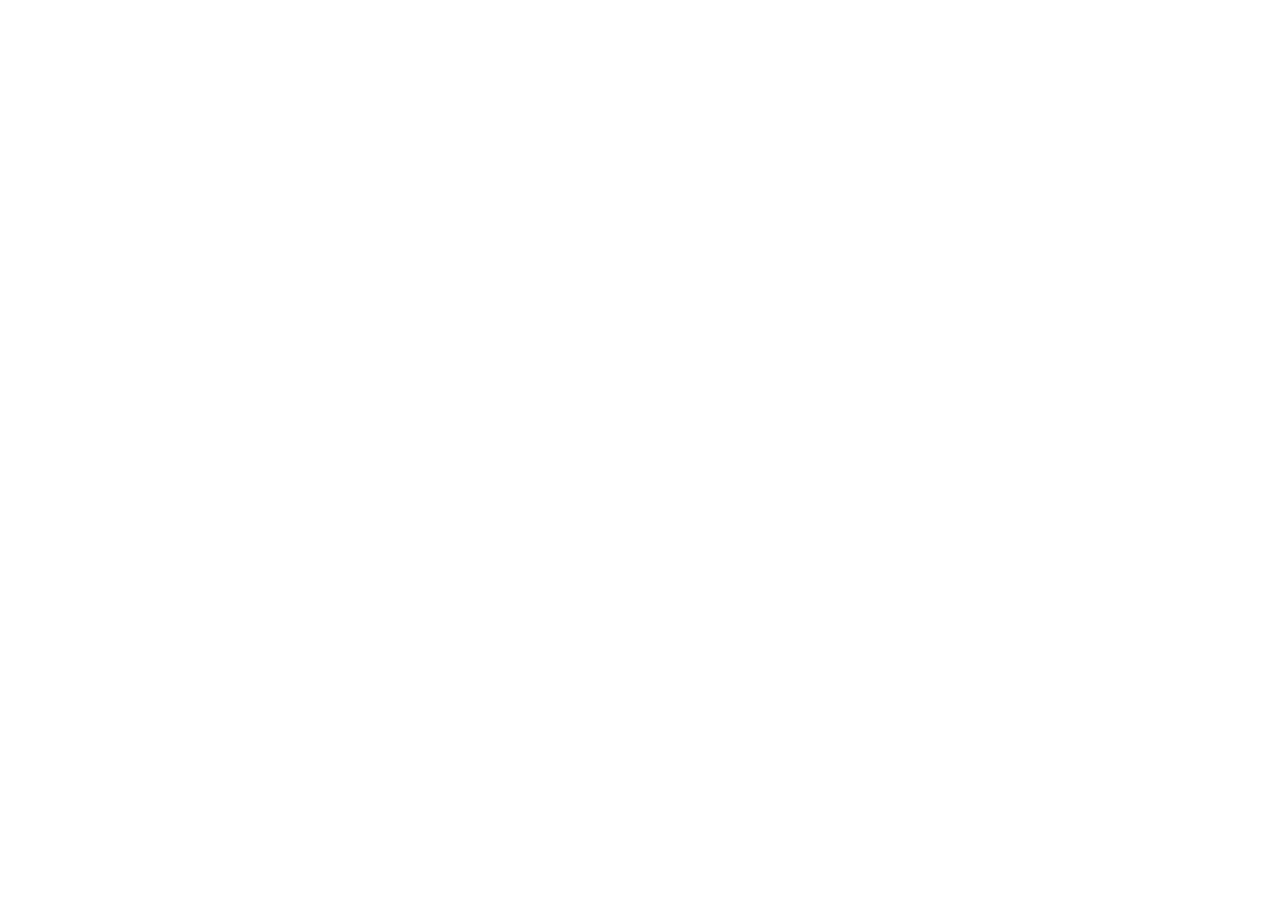
==== commit 1d5ed806: "Mesa is now Tavolo — redirect to khaledhaz.github.io/tavolo" ====
--- a/index.html
+++ b/index.html
@@ -1,1243 +1,7 @@
-<!DOCTYPE html>
-<html lang="en">
-<head>
-<meta charset="UTF-8">
-<meta name="viewport" content="width=device-width, initial-scale=1">
-<meta name="theme-color" content="#C4522A">
-<title>mesa — Pay at the table. In ten seconds. Beautifully.</title>
-<meta name="description" content="Mesa is the pay-at-table platform that actually solves group splitting. Every diner scans, claims their items, and pays their own share. Transparent pricing. 60-second setup.">
-<link rel="preconnect" href="https://fonts.googleapis.com">
-<link rel="preconnect" href="https://fonts.gstatic.com" crossorigin>
-<link href="https://fonts.googleapis.com/css2?family=Inter:wght@400;500;600;700&display=swap" rel="stylesheet">
-<link rel="stylesheet" href="assets/tokens.css">
-<style>
-
-/* ===== landing-specific overrides ===== */
-*,*::before,*::after{box-sizing:border-box}
-html{overflow-x:hidden}
-body{background:var(--color-bg);overflow-x:hidden;-webkit-font-smoothing:antialiased}
-
-/* ===== SCROLL-MARGIN for sticky nav ===== */
-[id]{scroll-margin-top:72px}
-
-/* ===== KEYFRAMES ===== */
-@keyframes hero-fade-up{
-  from{opacity:0;transform:translateY(28px)}
-  to{opacity:1;transform:translateY(0)}
-}
-@keyframes hero-fade-in{
-  from{opacity:0}
-  to{opacity:1}
-}
-@keyframes phone-float{
-  0%,100%{transform:translateY(0)}
-  50%{transform:translateY(-10px)}
-}
-@keyframes glow-pulse{
-  0%,100%{opacity:.7;transform:translateX(-50%) scale(1)}
-  50%{opacity:1;transform:translateX(-50%) scale(1.15)}
-}
-@keyframes gradient-shift{
-  0%{background-position:0% 50%}
-  50%{background-position:100% 50%}
-  100%{background-position:0% 50%}
-}
-@keyframes badge-pop{
-  0%{opacity:0;transform:translateY(-6px) scale(.9)}
-  100%{opacity:1;transform:translateY(0) scale(1)}
-}
-
-/* ===== NAV ===== */
-.nav{
-  position:sticky;top:0;z-index:100;
-  background:rgba(250,249,247,.92);
-  backdrop-filter:blur(16px);-webkit-backdrop-filter:blur(16px);
-  border-bottom:1px solid var(--color-border);
-  transition:box-shadow .25s ease;
-}
-.nav.scrolled{box-shadow:0 2px 20px rgba(28,23,20,.08)}
-.nav-inner{
-  max-width:1180px;margin:0 auto;
-  display:flex;align-items:center;justify-content:space-between;
-  padding:0 clamp(16px,4vw,32px);height:64px;
-}
-.nav-logo{display:flex;align-items:center;gap:10px;color:var(--color-text-primary);text-decoration:none;flex-shrink:0}
-.nav-links{display:flex;align-items:center;gap:var(--space-6)}
-.nav-links a{
-  font-size:14px;font-weight:500;color:var(--color-text-secondary);text-decoration:none;
-  transition:color var(--duration-fast);
-  position:relative;padding-bottom:2px;
-}
-.nav-links a::after{
-  content:'';position:absolute;bottom:0;left:0;width:0;height:1.5px;
-  background:var(--color-primary);border-radius:2px;
-  transition:width .25s ease;
-}
-.nav-links a:hover{color:var(--color-text-primary)}
-.nav-links a:hover::after{width:100%}
-.nav-cta{display:flex;gap:var(--space-3);align-items:center}
-.btn-nav-secondary{
-  font-size:14px;font-weight:500;color:var(--color-text-primary);
-  padding:var(--space-2) var(--space-4);border-radius:var(--radius-full);
-  border:1px solid var(--color-border);background:var(--color-surface);
-  cursor:pointer;text-decoration:none;
-  transition:background var(--duration-fast),border-color var(--duration-fast),transform .15s ease;
-  display:inline-flex;align-items:center;
-  min-height:44px;
-}
-.btn-nav-secondary:hover{background:var(--color-surface-raised);border-color:var(--color-border-strong)}
-.btn-nav-secondary:active{transform:scale(.97)}
-.btn-nav-primary{
-  font-size:14px;font-weight:500;color:var(--color-primary-foreground);
-  padding:var(--space-2) var(--space-5);border-radius:var(--radius-full);
-  background:var(--color-primary);cursor:pointer;text-decoration:none;
-  display:inline-flex;align-items:center;
-  min-height:44px;
-  transition:background var(--duration-fast),transform .15s ease,box-shadow .15s ease;
-}
-.btn-nav-primary:hover{background:var(--color-primary-hover);box-shadow:0 4px 14px rgba(196,82,42,.35)}
-.btn-nav-primary:active{transform:scale(.97)}
-.nav-hamburger{
-  display:none;width:44px;height:44px;border-radius:var(--radius-sm);
-  background:none;border:none;cursor:pointer;
-  flex-direction:column;align-items:center;justify-content:center;gap:5px;
-  transition:background var(--duration-fast);
-}
-.nav-hamburger:hover{background:var(--color-surface-raised)}
-.nav-hamburger span{
-  display:block;width:22px;height:2px;background:var(--color-text-primary);
-  border-radius:2px;transition:transform .25s ease,opacity .2s ease;
-}
-.nav-hamburger[aria-expanded="true"] span:nth-child(1){transform:translateY(7px) rotate(45deg)}
-.nav-hamburger[aria-expanded="true"] span:nth-child(2){opacity:0;transform:scaleX(0)}
-.nav-hamburger[aria-expanded="true"] span:nth-child(3){transform:translateY(-7px) rotate(-45deg)}
-
-/* ===== HERO ===== */
-.hero{
-  padding:clamp(48px,8vw,96px) clamp(16px,4vw,32px) clamp(32px,5vw,64px);
-  max-width:1180px;margin:0 auto;
-  display:grid;grid-template-columns:1fr 1fr;gap:clamp(32px,6vw,80px);align-items:center;
-}
-.hero-text{}
-.hero-overline{
-  display:inline-flex;align-items:center;gap:var(--space-2);
-  font-size:11px;font-weight:600;letter-spacing:0.08em;text-transform:uppercase;
-  color:var(--color-primary);
-  background:var(--color-primary-light);
-  padding:5px var(--space-3);border-radius:var(--radius-full);
-  margin-bottom:var(--space-4);
-  animation:badge-pop .5s .1s both ease;
-}
-.hero-headline{
-  font-size:clamp(36px,5vw,64px);font-weight:700;
-  color:var(--color-text-primary);line-height:1.05;letter-spacing:-0.03em;
-  margin-bottom:var(--space-5);
-  animation:hero-fade-up .6s .2s both ease;
-}
-.hero-headline span{
-  color:var(--color-primary);
-  background:linear-gradient(120deg,var(--color-primary) 0%,var(--color-accent) 100%);
-  -webkit-background-clip:text;-webkit-text-fill-color:transparent;background-clip:text;
-}
-.hero-subhead{
-  font-size:clamp(16px,1.6vw,18px);line-height:1.65;color:var(--color-text-secondary);
-  max-width:500px;margin-bottom:var(--space-8);
-  animation:hero-fade-up .6s .35s both ease;
-}
-.hero-actions{
-  display:flex;flex-direction:column;gap:var(--space-3);align-items:flex-start;
-  animation:hero-fade-up .6s .45s both ease;
-}
-.btn-hero-primary{
-  display:inline-flex;align-items:center;gap:var(--space-2);
-  min-height:56px;padding:0 var(--space-8);border-radius:var(--radius-full);
-  background:var(--color-primary);color:#fff;
-  font-size:clamp(14px,1.4vw,16px);font-weight:600;text-decoration:none;cursor:pointer;border:none;
-  box-shadow:0 4px 18px rgba(196,82,42,.35),var(--shadow-md);
-  transition:background var(--duration-fast),transform .18s ease,box-shadow .18s ease;
-  position:relative;overflow:hidden;
-}
-.btn-hero-primary::after{
-  content:'';position:absolute;inset:0;
-  background:linear-gradient(135deg,rgba(255,255,255,.12) 0%,transparent 60%);
-  pointer-events:none;
-}
-.btn-hero-primary:hover{background:var(--color-primary-hover);transform:translateY(-2px);box-shadow:0 8px 28px rgba(196,82,42,.45)}
-.btn-hero-primary:active{transform:scale(0.97) translateY(0)}
-.btn-hero-primary svg{transition:transform .2s ease}
-.btn-hero-primary:hover svg{transform:translateX(3px)}
-.hero-secondary-actions{display:flex;align-items:center;gap:var(--space-4);flex-wrap:wrap}
-.btn-hero-secondary{
-  display:inline-flex;align-items:center;gap:var(--space-2);
-  font-size:clamp(13px,1.3vw,15px);font-weight:500;color:var(--color-primary);text-decoration:none;
-  padding:var(--space-2) var(--space-4);border-radius:var(--radius-full);
-  border:1.5px solid var(--color-primary);
-  min-height:44px;
-  transition:background var(--duration-fast),transform .15s ease,box-shadow .15s ease;
-}
-.btn-hero-secondary:hover{background:var(--color-primary-light);transform:translateY(-1px);box-shadow:0 4px 12px rgba(196,82,42,.18)}
-.btn-hero-secondary:active{transform:scale(.97)}
-.hero-trust{font-size:13px;color:var(--color-text-muted);display:flex;align-items:center;gap:var(--space-2)}
-.hero-trust::before{content:'';display:block;width:6px;height:6px;border-radius:50%;background:var(--color-success);flex-shrink:0;animation:hero-fade-in 1s 1s both}
-
-/* hero phone mockup */
-.hero-visual{
-  display:flex;justify-content:center;align-items:center;position:relative;
-  animation:hero-fade-up .7s .25s both ease;
-}
-.phone-frame{
-  width:clamp(200px,22vw,260px);
-  height:clamp(400px,44vw,520px);
-  background:var(--color-text-primary);
-  border-radius:clamp(28px,3vw,36px);
-  box-shadow:var(--shadow-xl),0 0 0 1px rgba(255,255,255,.08),0 40px 80px rgba(28,23,20,.25);
-  position:relative;overflow:hidden;
-  padding:12px;
-  animation:phone-float 6s ease-in-out infinite;
-}
-.phone-screen{
-  width:100%;height:100%;background:var(--color-bg);
-  border-radius:clamp(20px,2.5vw,26px);overflow:hidden;
-}
-.phone-screen-inner{padding:16px;display:flex;flex-direction:column;gap:10px}
-.mock-brand-bar{height:36px;background:var(--color-surface);border-radius:8px;display:flex;align-items:center;justify-content:space-between;padding:0 10px}
-.mock-brand-name{font-size:10px;font-weight:600;color:var(--color-text-primary)}
-.mock-table-label{font-size:9px;color:var(--color-text-secondary)}
-.mock-bill-card{background:var(--color-surface);border:1px solid var(--color-border);border-radius:10px;padding:12px}
-.mock-bill-label{font-size:8px;color:var(--color-text-secondary);margin-bottom:4px}
-.mock-bill-amount{font-size:24px;font-weight:700;color:var(--color-text-primary);font-variant-numeric:tabular-nums}
-.mock-bill-sub{font-size:7px;color:var(--color-text-muted);margin-top:2px}
-.mock-item{
-  display:flex;justify-content:space-between;align-items:center;
-  background:var(--color-surface);border:1px solid var(--color-border);
-  border-radius:7px;padding:7px 10px;
-  transition:transform .2s ease;
-}
-.mock-item:hover{transform:scale(1.02)}
-.mock-item.mine{background:var(--color-primary-light);border-color:var(--color-primary)}
-.mock-item-name{font-size:8px;color:var(--color-text-primary)}
-.mock-item-price{font-size:8px;font-weight:600;color:var(--color-text-primary)}
-.mock-chip{font-size:6px;color:var(--color-primary);margin-top:2px}
-.mock-pay-btn{
-  height:34px;border-radius:20px;
-  background:linear-gradient(135deg,var(--color-primary) 0%,#D4622F 100%);
-  display:flex;align-items:center;justify-content:center;
-  font-size:9px;font-weight:600;color:#fff;margin-top:4px;
-  box-shadow:0 3px 10px rgba(196,82,42,.4);
-}
-.phone-glow{
-  position:absolute;top:-80px;left:50%;transform:translateX(-50%);
-  width:500px;height:500px;border-radius:50%;
-  background:radial-gradient(circle, rgba(196,82,42,.15) 0%, rgba(232,160,64,.06) 40%, transparent 70%);
-  pointer-events:none;z-index:-1;
-  animation:glow-pulse 4s ease-in-out infinite;
-}
-/* ambient ring around phone */
-.phone-frame::before{
-  content:'';position:absolute;inset:-2px;border-radius:inherit;
-  background:linear-gradient(135deg,rgba(196,82,42,.4) 0%,rgba(232,160,64,.3) 50%,rgba(196,82,42,.2) 100%);
-  z-index:-1;filter:blur(12px);opacity:.5;
-}
-
-/* ===== SECTION STYLES ===== */
-.section{padding:clamp(48px,8vw,96px) clamp(16px,4vw,32px)}
-.section-inner{max-width:1180px;margin:0 auto}
-.section-overline{
-  font-size:11px;font-weight:600;letter-spacing:0.08em;text-transform:uppercase;
-  color:var(--color-primary);margin-bottom:var(--space-3);
-}
-.section-headline{
-  font-size:clamp(24px,3.5vw,44px);font-weight:700;
-  color:var(--color-text-primary);line-height:1.15;letter-spacing:-0.02em;margin-bottom:var(--space-4)
-}
-.section-body{font-size:clamp(15px,1.5vw,17px);line-height:1.65;color:var(--color-text-secondary);max-width:600px}
-.section-alt{background:var(--color-surface)}
-
-/* problem section */
-.problem-inner{max-width:760px;margin:0 auto;text-align:center}
-.problem-pullquote{
-  margin:var(--space-8) 0 0;
-  padding:clamp(16px,3vw,32px) clamp(16px,3.5vw,40px);
-  background:var(--color-primary-light);
-  border-left:3px solid var(--color-primary);
-  border-radius:var(--radius-lg);
-  font-size:clamp(17px,1.8vw,20px);font-weight:600;color:var(--color-text-primary);
-  line-height:1.4;letter-spacing:-0.01em;
-  text-align:left;
-  position:relative;overflow:hidden;
-}
-.problem-pullquote::before{
-  content:'"';position:absolute;top:-12px;left:12px;
-  font-size:80px;font-weight:700;color:var(--color-primary);opacity:.12;
-  line-height:1;pointer-events:none;
-}
-
-/* features alternating */
-.feature-section{padding:clamp(32px,5vw,64px) clamp(16px,4vw,32px)}
-.feature-section:nth-child(even){background:var(--color-surface)}
-.feature-inner{
-  max-width:1180px;margin:0 auto;
-  display:grid;grid-template-columns:1fr 1fr;gap:clamp(24px,5vw,80px);align-items:center;
-}
-.feature-inner.flip{direction:rtl}
-.feature-inner.flip > *{direction:ltr}
-.feature-number{
-  font-size:clamp(48px,7vw,72px);font-weight:700;line-height:1;
-  background:linear-gradient(135deg,var(--color-primary-light) 0%,rgba(196,82,42,.15) 100%);
-  -webkit-background-clip:text;-webkit-text-fill-color:transparent;background-clip:text;
-  letter-spacing:-0.04em;margin-bottom:var(--space-3);
-}
-.feature-body{font-size:clamp(15px,1.4vw,17px);line-height:1.7;color:var(--color-text-secondary);margin-top:var(--space-3)}
-.feature-visual{
-  background:var(--color-surface-raised);
-  border:1px solid var(--color-border);
-  border-radius:var(--radius-xl);
-  min-height:260px;
-  display:flex;align-items:center;justify-content:center;
-  overflow:hidden;position:relative;
-  transition:box-shadow .3s ease,transform .3s ease,border-color .3s ease;
-}
-.feature-visual::after{
-  content:'';position:absolute;inset:0;border-radius:inherit;
-  background:linear-gradient(135deg,rgba(196,82,42,.03) 0%,rgba(232,160,64,.05) 100%);
-  opacity:0;transition:opacity .3s ease;
-}
-.feature-visual:hover{
-  box-shadow:var(--shadow-lg);
-  transform:translateY(-4px);
-  border-color:rgba(196,82,42,.25);
-}
-.feature-visual:hover::after{opacity:1}
-.feature-visual svg{transition:transform .4s ease,opacity .2s ease}
-.feature-visual:hover svg{transform:scale(1.1)}
-.feature-icon-bg{
-  width:80px;height:80px;border-radius:var(--radius-xl);
-  background:var(--color-primary-light);
-  display:flex;align-items:center;justify-content:center;
-}
-
-/* stats */
-.stats-section{
-  background:var(--color-text-primary);
-  padding:clamp(48px,7vw,80px) clamp(16px,4vw,32px);
-  position:relative;overflow:hidden;
-}
-.stats-section::before{
-  content:'';position:absolute;top:-100px;right:-100px;
-  width:500px;height:500px;border-radius:50%;
-  background:radial-gradient(circle,rgba(232,160,64,.07) 0%,transparent 70%);
-  pointer-events:none;
-}
-.stats-section .section-overline{color:var(--color-accent)}
-.stats-section .section-headline{color:#fff}
-.stats-grid{
-  display:grid;
-  grid-template-columns:repeat(auto-fill,minmax(min(100%,200px),1fr));
-  gap:var(--space-6);margin-top:var(--space-8);
-}
-.stat-card{
-  background:rgba(255,255,255,.06);
-  border:1px solid rgba(255,255,255,.1);
-  border-radius:var(--radius-lg);
-  padding:var(--space-5);
-  transition:background .25s ease,transform .25s ease,border-color .25s ease;
-  cursor:default;
-}
-.stat-card:hover{
-  background:rgba(255,255,255,.1);
-  border-color:rgba(232,160,64,.3);
-  transform:translateY(-3px);
-}
-.stat-number{
-  font-size:clamp(32px,4.5vw,48px);font-weight:700;
-  color:var(--color-accent);letter-spacing:-0.03em;line-height:1;
-}
-.stat-label{font-size:14px;color:rgba(255,255,255,.7);margin-top:var(--space-2);line-height:1.4}
-.stat-source{font-size:11px;color:rgba(255,255,255,.35);margin-top:var(--space-1)}
-
-/* pricing */
-.pricing-section{padding:clamp(48px,8vw,96px) clamp(16px,4vw,32px)}
-.pricing-grid{
-  display:grid;grid-template-columns:repeat(3,1fr);
-  gap:var(--space-5);margin-top:var(--space-10);
-  align-items:start;
-}
-.pricing-card{
-  background:var(--color-surface);
-  border:1px solid var(--color-border);
-  border-radius:var(--radius-xl);
-  padding:clamp(20px,3vw,32px);
-  position:relative;
-  transition:box-shadow .3s ease,transform .3s ease,border-color .3s ease;
-}
-.pricing-card:hover{
-  box-shadow:var(--shadow-lg);
-  transform:translateY(-6px);
-}
-.pricing-card.featured{
-  border-color:var(--color-primary);
-  box-shadow:var(--shadow-md),0 0 0 1px var(--color-primary);
-  /* subtle gradient wash on featured */
-  background:linear-gradient(160deg,var(--color-surface) 70%,rgba(196,82,42,.04) 100%);
-}
-.pricing-card.featured:hover{
-  box-shadow:var(--shadow-xl),0 0 0 1px var(--color-primary),0 12px 40px rgba(196,82,42,.2);
-}
-.pricing-badge{
-  position:absolute;top:-14px;left:50%;transform:translateX(-50%);
-  background:linear-gradient(135deg,var(--color-primary) 0%,#D4622F 100%);
-  color:#fff;
-  font-size:12px;font-weight:600;letter-spacing:0.02em;
-  padding:4px var(--space-4);border-radius:var(--radius-full);
-  white-space:nowrap;
-  box-shadow:0 4px 12px rgba(196,82,42,.35);
-  animation:badge-pop .4s .2s both ease;
-}
-.pricing-tier{font-size:13px;font-weight:600;letter-spacing:0.04em;text-transform:uppercase;color:var(--color-text-secondary);margin-bottom:var(--space-3)}
-.pricing-price{font-size:clamp(32px,4vw,44px);font-weight:700;color:var(--color-text-primary);letter-spacing:-0.03em;line-height:1}
-.pricing-price-unit{font-size:16px;font-weight:400;color:var(--color-text-secondary)}
-.pricing-desc{font-size:14px;color:var(--color-text-secondary);margin:var(--space-3) 0 var(--space-5);line-height:1.5}
-.pricing-features{list-style:none;display:flex;flex-direction:column;gap:var(--space-3);margin-bottom:var(--space-6)}
-.pricing-features li{display:flex;align-items:flex-start;gap:var(--space-2);font-size:14px;color:var(--color-text-primary);line-height:1.4}
-.pricing-features li::before{content:'';display:block;width:16px;height:16px;border-radius:50%;background:var(--color-success-light);flex-shrink:0;margin-top:1px;background-image:url("data:image/svg+xml,%3Csvg xmlns='http://www.w3.org/2000/svg' width='16' height='16' viewBox='0 0 24 24' fill='none' stroke='%232A7A55' stroke-width='2.5' stroke-linecap='round' stroke-linejoin='round'%3E%3Cpolyline points='20 6 9 17 4 12'/%3E%3C/svg%3E");background-size:10px;background-repeat:no-repeat;background-position:center}
-.btn-pricing{
-  width:100%;min-height:52px;border-radius:var(--radius-full);
-  font-size:15px;font-weight:600;cursor:pointer;border:none;
-  display:flex;align-items:center;justify-content:center;
-  transition:background var(--duration-fast),border-color var(--duration-fast),transform .18s ease,box-shadow .18s ease;
-  text-decoration:none;
-  position:relative;overflow:hidden;
-}
-.btn-pricing::after{
-  content:'';position:absolute;inset:0;
-  background:linear-gradient(135deg,rgba(255,255,255,.12) 0%,transparent 60%);
-  pointer-events:none;opacity:0;transition:opacity .2s ease;
-}
-.btn-pricing:hover::after{opacity:1}
-.btn-pricing-primary{background:var(--color-primary);color:#fff;box-shadow:0 4px 14px rgba(196,82,42,.3)}
-.btn-pricing-primary:hover{background:var(--color-primary-hover);transform:translateY(-2px);box-shadow:0 8px 24px rgba(196,82,42,.4)}
-.btn-pricing-primary:active{transform:scale(.97)}
-.btn-pricing-secondary{background:var(--color-surface);color:var(--color-text-primary);border:1.5px solid var(--color-border)}
-.btn-pricing-secondary:hover{background:var(--color-surface-raised);border-color:var(--color-border-strong);transform:translateY(-1px)}
-.btn-pricing-secondary:active{transform:scale(.97)}
-.pricing-reassurance{text-align:center;font-size:13px;color:var(--color-text-muted);margin-top:var(--space-6);line-height:1.7}
-
-/* FAQ */
-.faq-section{padding:clamp(48px,8vw,96px) clamp(16px,4vw,32px);background:var(--color-surface)}
-.faq-grid{max-width:800px;margin:var(--space-10) auto 0;display:flex;flex-direction:column;gap:0}
-.faq-item{border-bottom:1px solid var(--color-border)}
-.faq-item:first-child{border-top:1px solid var(--color-border)}
-.faq-question{
-  width:100%;text-align:left;
-  display:flex;justify-content:space-between;align-items:center;gap:var(--space-4);
-  padding:var(--space-5) 0;
-  font-size:clamp(15px,1.5vw,16px);font-weight:600;color:var(--color-text-primary);
-  background:none;border:none;cursor:pointer;
-  transition:color var(--duration-fast);
-  min-height:44px;
-}
-.faq-question:hover{color:var(--color-primary)}
-.faq-chevron{flex-shrink:0;transition:transform .3s ease;color:var(--color-text-muted)}
-.faq-question[aria-expanded="true"] .faq-chevron{transform:rotate(180deg);color:var(--color-primary)}
-.faq-answer{
-  font-size:clamp(14px,1.4vw,15px);line-height:1.7;color:var(--color-text-secondary);
-  overflow:hidden;max-height:0;
-  transition:max-height .4s cubic-bezier(.4,0,.2,1), padding .4s cubic-bezier(.4,0,.2,1);
-  padding-bottom:0;
-}
-.faq-answer.open{max-height:400px;padding-bottom:var(--space-5)}
-
-/* final CTA */
-.final-cta{
-  padding:clamp(64px,10vw,112px) clamp(16px,4vw,32px);
-  text-align:center;
-  background:linear-gradient(160deg, var(--color-bg) 0%, rgba(196,82,42,.04) 50%, var(--color-surface) 100%);
-  background-size:200% 200%;
-  animation:gradient-shift 8s ease infinite;
-  position:relative;overflow:hidden;
-}
-.final-cta::before{
-  content:'';position:absolute;bottom:-80px;left:50%;transform:translateX(-50%);
-  width:700px;height:300px;border-radius:50%;
-  background:radial-gradient(circle,rgba(196,82,42,.06) 0%,transparent 70%);
-  pointer-events:none;
-}
-.final-cta .section-headline{max-width:600px;margin-left:auto;margin-right:auto}
-.final-cta .section-body{margin:var(--space-4) auto var(--space-8);font-size:clamp(16px,1.6vw,18px)}
-.final-cta-actions{display:flex;align-items:center;justify-content:center;flex-wrap:wrap;gap:var(--space-4)}
-
-/* footer */
-.footer{
-  background:var(--color-text-primary);
-  padding:clamp(40px,6vw,64px) clamp(16px,4vw,32px) clamp(24px,4vw,48px);
-}
-.footer-inner{max-width:1180px;margin:0 auto}
-.footer-top{display:flex;justify-content:space-between;align-items:flex-start;gap:var(--space-8);margin-bottom:var(--space-8);flex-wrap:wrap}
-.footer-brand{flex-shrink:0;max-width:200px}
-.footer-tagline{font-size:13px;color:rgba(255,255,255,.45);margin-top:var(--space-2)}
-.footer-links{display:grid;grid-template-columns:repeat(4,1fr);gap:clamp(16px,3vw,40px);flex:1}
-.footer-links-col{}
-.footer-links-heading{font-size:12px;font-weight:600;letter-spacing:0.06em;text-transform:uppercase;color:rgba(255,255,255,.4);margin-bottom:var(--space-3)}
-.footer-links-col a{
-  display:block;font-size:13px;color:rgba(255,255,255,.65);text-decoration:none;
-  margin-bottom:var(--space-2);
-  transition:color var(--duration-fast),transform .15s ease;
-  min-height:24px;
-}
-.footer-links-col a:hover{color:#fff;transform:translateX(3px)}
-.footer-divider{height:1px;background:rgba(255,255,255,.08);margin-bottom:var(--space-5)}
-.footer-bottom{display:flex;justify-content:space-between;align-items:center;flex-wrap:wrap;gap:var(--space-4)}
-.footer-legal{font-size:12px;color:rgba(255,255,255,.3);line-height:1.6;max-width:600px}
-.footer-trust{display:flex;gap:var(--space-3);align-items:center;flex-wrap:wrap}
-.footer-trust-badge{
-  font-size:11px;color:rgba(255,255,255,.5);
-  border:1px solid rgba(255,255,255,.15);padding:4px var(--space-2);border-radius:var(--radius-sm);
-  transition:color .2s,border-color .2s;
-  min-height:28px;display:inline-flex;align-items:center;
-}
-.footer-trust-badge:hover{color:rgba(255,255,255,.9);border-color:rgba(255,255,255,.4)}
-
-/* mobile nav drawer */
-.nav-drawer{
-  position:fixed;inset:0;z-index:1000;
-  background:rgba(28,23,20,.65);
-  opacity:0;pointer-events:none;
-  transition:opacity .3s ease;
-  overflow:hidden; /* clip the off-canvas panel so it can't create page-wide h-scroll */
-}
-.nav-drawer.open{opacity:1;pointer-events:auto}
-.nav-drawer-panel{
-  position:absolute;top:0;right:0;width:min(320px,90vw);height:100%;
-  background:var(--color-surface);padding:var(--space-6) var(--space-5);
-  transform:translateX(100%);transition:transform .35s cubic-bezier(.4,0,.2,1);
-  display:flex;flex-direction:column;gap:0;overflow-y:auto;
-  box-shadow:-4px 0 40px rgba(28,23,20,.2);
-}
-.nav-drawer.open .nav-drawer-panel{transform:translateX(0)}
-.nav-drawer-close{
-  align-self:flex-end;width:44px;height:44px;border-radius:var(--radius-sm);
-  background:none;border:none;cursor:pointer;display:flex;align-items:center;justify-content:center;
-  color:var(--color-text-secondary);margin-bottom:var(--space-3);
-  transition:background .2s,color .2s;
-}
-.nav-drawer-close:hover{background:var(--color-surface-raised);color:var(--color-text-primary)}
-.nav-drawer-link{
-  font-size:16px;font-weight:500;color:var(--color-text-primary);text-decoration:none;
-  padding:14px 0;border-bottom:1px solid var(--color-border);display:flex;align-items:center;
-  min-height:52px;
-  transition:color .2s,padding-left .2s;
-}
-.nav-drawer-link:hover{color:var(--color-primary);padding-left:6px}
-
-/* ===== SCROLL-REVEAL ===== */
-.reveal{opacity:0;transform:translateY(24px);transition:opacity .55s ease,transform .55s ease}
-.reveal.visible{opacity:1;transform:none}
-/* stagger child cards */
-.reveal-stagger > *{opacity:0;transform:translateY(20px);transition:opacity .5s ease,transform .5s ease}
-.reveal-stagger.visible > *:nth-child(1){opacity:1;transform:none;transition-delay:.05s}
-.reveal-stagger.visible > *:nth-child(2){opacity:1;transform:none;transition-delay:.15s}
-.reveal-stagger.visible > *:nth-child(3){opacity:1;transform:none;transition-delay:.25s}
-.reveal-stagger.visible > *:nth-child(4){opacity:1;transform:none;transition-delay:.35s}
-.reveal-stagger.visible > *:nth-child(5){opacity:1;transform:none;transition-delay:.45s}
-.reveal-stagger.visible > *:nth-child(6){opacity:1;transform:none;transition-delay:.35s}
-.reveal-stagger.visible > *:nth-child(7){opacity:1;transform:none;transition-delay:.25s}
-.reveal-stagger.visible > *:nth-child(8){opacity:1;transform:none;transition-delay:.35s}
-
-/* ===== RESPONSIVE ===== */
-@media(max-width:1023px){
-  .hero{
-    grid-template-columns:1fr;gap:clamp(24px,5vw,48px);
-    text-align:center;
-    padding-top:clamp(32px,6vw,64px);
-  }
-  .hero-subhead{margin-left:auto;margin-right:auto}
-  .hero-actions{align-items:center}
-  .hero-visual{order:-1}
-  .phone-frame{
-    width:clamp(180px,45vw,220px);
-    height:clamp(360px,90vw,440px);
-  }
-  .feature-inner,.feature-inner.flip{grid-template-columns:1fr;direction:ltr;gap:var(--space-8)}
-  .feature-visual{min-height:200px}
-  .pricing-grid{grid-template-columns:1fr;max-width:520px;margin-left:auto;margin-right:auto}
-  .pricing-card.featured{margin-top:var(--space-4)}
-  .footer-links{grid-template-columns:repeat(2,1fr)}
-}
-@media(max-width:767px){
-  .nav-links,.nav-cta{display:none}
-  .nav-hamburger{display:flex}
-  .hero{gap:clamp(20px,4vw,36px)}
-  .problem-pullquote{padding:var(--space-4) var(--space-5)}
-  .stats-grid{grid-template-columns:repeat(2,minmax(0,1fr))}
-  .footer-top{flex-direction:column;gap:var(--space-6)}
-  .footer-brand{max-width:none}
-  .footer-links{grid-template-columns:1fr 1fr;gap:var(--space-6)}
-  .footer-bottom{flex-direction:column;align-items:flex-start}
-}
-@media(max-width:479px){
-  .hero-actions{width:100%}
-  .btn-hero-primary{width:100%;justify-content:center}
-  .hero-secondary-actions{flex-direction:column;align-items:stretch;width:100%}
-  .btn-hero-secondary{width:100%;justify-content:center;min-height:48px}
-  .stats-grid{grid-template-columns:1fr}
-  .footer-links{grid-template-columns:1fr 1fr}
-  .final-cta-actions{flex-direction:column;align-items:stretch}
-  .final-cta-actions .btn-hero-primary,
-  .final-cta-actions .btn-hero-secondary{width:100%;justify-content:center}
-  .pricing-grid{max-width:none}
-}
-@media(max-width:360px){
-  .nav-inner{padding:0 12px}
-  .footer-links{grid-template-columns:1fr}
-}
-
-/* ===== REDUCED-MOTION ===== */
-@media(prefers-reduced-motion:reduce){
-  *,*::before,*::after{
-    animation-duration:.001ms !important;
-    animation-iteration-count:1 !important;
-    transition-duration:.001ms !important;
-  }
-  .reveal,.reveal-stagger>*{opacity:1;transform:none}
-  .phone-frame{animation:none}
-}
-</style>
-</head>
-<body>
-
-<!-- NAV -->
-<nav class="nav" role="navigation" aria-label="Main navigation">
-  <div class="nav-inner">
-    <a href="index.html" class="nav-logo" aria-label="Mesa home">
-      <svg xmlns="http://www.w3.org/2000/svg" viewBox="0 0 180 32" height="28" fill="none" aria-hidden="true">
-        <line x1="4" y1="10" x2="28" y2="10" stroke="currentColor" stroke-width="2.5" stroke-linecap="round"/>
-        <line x1="8" y1="10" x2="8" y2="26" stroke="currentColor" stroke-width="2.5" stroke-linecap="round"/>
-        <line x1="24" y1="10" x2="24" y2="26" stroke="currentColor" stroke-width="2.5" stroke-linecap="round"/>
-        <line x1="8" y1="20" x2="24" y2="20" stroke="currentColor" stroke-width="2" stroke-linecap="round" opacity="0.4"/>
-        <text x="38" y="24" font-family="'Inter','DM Sans',system-ui,sans-serif" font-size="28" font-weight="500" letter-spacing="-0.04em" fill="currentColor">mesa</text>
-      </svg>
-    </a>
-    <div class="nav-links">
-      <a href="#features">Product</a>
-      <a href="#pricing">Pricing</a>
-      <a href="#faq">FAQ</a>
-      <a href="pay.html?code=OE-03">Demo</a>
-    </div>
-    <div class="nav-cta">
-      <a href="dashboard.html" class="btn-nav-secondary">Restaurant dashboard</a>
-      <a href="#pricing" class="btn-nav-primary">Get started free</a>
-    </div>
-    <button class="nav-hamburger" id="nav-hamburger" aria-label="Open menu" aria-expanded="false" aria-controls="nav-drawer">
-      <span></span><span></span><span></span>
-    </button>
-  </div>
-</nav>
-
-<!-- MOBILE DRAWER -->
-<div class="nav-drawer" id="nav-drawer" role="dialog" aria-modal="true" aria-label="Navigation menu">
-  <div class="nav-drawer-panel">
-    <button class="nav-drawer-close" id="nav-drawer-close" aria-label="Close menu">
-      <svg width="20" height="20" viewBox="0 0 24 24" fill="none" stroke="currentColor" stroke-width="2" stroke-linecap="round" stroke-linejoin="round" aria-hidden="true"><path d="M18 6L6 18M6 6l12 12"/></svg>
-    </button>
-    <a href="#features" class="nav-drawer-link">Product</a>
-    <a href="#pricing" class="nav-drawer-link">Pricing</a>
-    <a href="#faq" class="nav-drawer-link">FAQ</a>
-    <a href="pay.html?code=OE-03" class="nav-drawer-link">See live demo</a>
-    <a href="dashboard.html" class="nav-drawer-link">Restaurant dashboard</a>
-    <a href="#pricing" class="btn-hero-primary" style="margin-top:var(--space-4);justify-content:center">Get started free</a>
-  </div>
-</div>
-
-<!-- HERO -->
-<section class="section" style="padding-bottom:0" aria-labelledby="hero-headline">
-  <div class="hero">
-    <div class="hero-text">
-      <div class="hero-overline" aria-hidden="true">
-        <svg width="12" height="12" viewBox="0 0 24 24" fill="none" stroke="currentColor" stroke-width="2.5" stroke-linecap="round" stroke-linejoin="round"><path d="M22 11.08V12a10 10 0 1 1-5.93-9.14"/><polyline points="22 4 12 14.01 9 11.01"/></svg>
-        Pay-at-table, perfected
-      </div>
-      <h1 id="hero-headline" class="hero-headline">
-        Pay at the table.<br>
-        In ten seconds.<br>
-        <span>Beautifully.</span>
-      </h1>
-      <p class="hero-subhead">Mesa is the pay-at-table platform that actually solves group splitting — every diner scans, claims their items, and pays their own share, on their own phone. Transparent pricing. 60-second setup. No sales call.</p>
-      <div class="hero-actions">
-        <a href="#pricing" class="btn-hero-primary">
-          Set up your restaurant — it's free to start
-          <svg width="18" height="18" viewBox="0 0 24 24" fill="none" stroke="currentColor" stroke-width="2" stroke-linecap="round" stroke-linejoin="round" aria-hidden="true"><path d="M5 12h14M12 5l7 7-7 7"/></svg>
-        </a>
-        <div class="hero-secondary-actions">
-          <a href="pay.html?code=OE-03" class="btn-hero-secondary">
-            <svg width="16" height="16" viewBox="0 0 24 24" fill="none" stroke="currentColor" stroke-width="2" stroke-linecap="round" stroke-linejoin="round" aria-hidden="true"><polygon points="5 3 19 12 5 21 5 3"/></svg>
-            See the live demo
-          </a>
-          <a href="dashboard.html" class="btn-hero-secondary">
-            Restaurant dashboard
-          </a>
-        </div>
-        <p class="hero-trust">Flat pricing. Published on this page. No percentage of your revenue.</p>
-      </div>
-    </div>
-    <div class="hero-visual" aria-hidden="true">
-      <div class="phone-glow"></div>
-      <div class="phone-frame">
-        <div class="phone-screen">
-          <div class="phone-screen-inner">
-            <div class="mock-brand-bar">
-              <span class="mock-brand-name">Olive &amp; Ember</span>
-              <span class="mock-table-label">Table OE-03</span>
-            </div>
-            <div class="mock-bill-card">
-              <div class="mock-bill-label">Your bill</div>
-              <div class="mock-bill-amount">£68.00</div>
-              <div class="mock-bill-sub">6 items · 2 unclaimed</div>
-            </div>
-            <div style="background:var(--color-primary-light);border-radius:6px;padding:6px 8px;display:flex;align-items:center;gap:6px">
-              <div style="width:18px;height:18px;border-radius:50%;background:var(--color-primary);font-size:6px;font-weight:700;color:#fff;display:flex;align-items:center;justify-content:center">A</div>
-              <div style="width:18px;height:18px;border-radius:50%;background:var(--color-accent);font-size:6px;font-weight:700;color:#fff;display:flex;align-items:center;justify-content:center">S</div>
-              <span style="font-size:7px;font-weight:500;color:var(--color-text-primary)">3 people at this table</span>
-            </div>
-            <div class="mock-item mine">
-              <div><div class="mock-item-name">Truffle Tagliatelle</div><div class="mock-chip">✓ Mine</div></div>
-              <div class="mock-item-price">£24.00</div>
-            </div>
-            <div class="mock-item">
-              <div><div class="mock-item-name">Sea Bass</div><div class="mock-chip" style="color:var(--color-text-secondary)">Claimed by Sam</div></div>
-              <div class="mock-item-price">£28.00</div>
-            </div>
-            <div class="mock-item">
-              <div><div class="mock-item-name">Burrata Salad</div><div class="mock-chip" style="color:var(--color-text-muted)">Unclaimed</div></div>
-              <div class="mock-item-price">£16.00</div>
-            </div>
-            <div class="mock-pay-btn">How would you like to pay?</div>
-          </div>
-        </div>
-      </div>
-    </div>
-  </div>
-</section>
-
-<!-- PROBLEM -->
-<section class="section" id="problem" aria-labelledby="problem-headline">
-  <div class="section-inner">
-    <div class="problem-inner reveal">
-      <div class="section-overline">Why pay-at-table is still broken</div>
-      <h2 id="problem-headline" class="section-headline">Splitting a bill in 2026 still works the same way it did in 2010.</h2>
-      <p class="section-body" style="margin:0 auto">One person pays. Everyone else says "I'll send you" — and sometimes they do. Your server spends ten minutes at a table that should have turned. Your tips are lower because the process feels pressured. And if a group of eight walks in? Your staff quietly dreads it.</p>
-      <p class="section-body" style="margin:var(--space-4) auto 0">The QR payment platforms that were supposed to fix this mostly fixed the "tap to pay" part. The splitting problem — where everyone at the table just pays their own share, on their own phone — is still unsolved.</p>
-      <blockquote class="problem-pullquote">"Every diner at the table claims their items. Every diner pays from their own phone. Nobody has to Venmo anyone."</blockquote>
-    </div>
-  </div>
-</section>
-
-<!-- FEATURES -->
-<div id="features">
-
-<!-- Feature 1: Shared table sessions -->
-<section class="feature-section" aria-labelledby="feat1-headline">
-  <div class="feature-inner">
-    <div>
-      <div class="feature-number">01</div>
-      <h2 id="feat1-headline" class="section-headline">Everyone pays their own share. From their own phone.</h2>
-      <p class="feature-body">When a table scans the Mesa QR, every diner joins the same live bill. Each person taps to claim their items — the risotto, the two glasses of wine, the dessert they're not sharing. Then they pay. Independently. No one person carries the table. No transfers after. No argument about the service charge.</p>
-      <p class="feature-body" style="margin-top:var(--space-3);font-weight:500;color:var(--color-text-primary)">This is the feature every restaurant operator has asked for. It's the one no one built — until Mesa.</p>
-      <a href="pay.html?code=OE-03" class="btn-hero-secondary" style="display:inline-flex;margin-top:var(--space-6)">Try the live demo</a>
-    </div>
-    <div class="feature-visual" aria-hidden="true">
-      <svg width="80" height="80" viewBox="0 0 24 24" fill="none" stroke="var(--color-primary)" stroke-width="1.5" stroke-linecap="round" stroke-linejoin="round"><path d="M17 21v-2a4 4 0 0 0-4-4H5a4 4 0 0 0-4 4v2"/><circle cx="9" cy="7" r="4"/><path d="M23 21v-2a4 4 0 0 0-3-3.87"/><path d="M16 3.13a4 4 0 0 1 0 7.75"/></svg>
-    </div>
-  </div>
-</section>
-
-<!-- Feature 2: Loyalty -->
-<section class="feature-section" style="background:var(--color-surface)" aria-labelledby="feat2-headline">
-  <div class="feature-inner flip">
-    <div>
-      <div class="feature-number">02</div>
-      <h2 id="feat2-headline" class="section-headline">Your loyalty program. At checkout. No app required.</h2>
-      <p class="feature-body">When a guest pays, Mesa asks for their number. That's it — that's your loyalty program. Next time they sit at any of your tables, Mesa recognises them, applies their reward, and shows them how many visits they have. You get the repeat-diner data. They get recognised. Nobody downloads anything.</p>
-    </div>
-    <div class="feature-visual" aria-hidden="true">
-      <svg width="80" height="80" viewBox="0 0 24 24" fill="none" stroke="var(--color-accent)" stroke-width="1.5" stroke-linecap="round" stroke-linejoin="round"><path d="M20.84 4.61a5.5 5.5 0 0 0-7.78 0L12 5.67l-1.06-1.06a5.5 5.5 0 0 0-7.78 7.78l1.06 1.06L12 21.23l7.78-7.78 1.06-1.06a5.5 5.5 0 0 0 0-7.78z"/></svg>
-    </div>
-  </div>
-</section>
-
-<!-- Feature 3: Brand-grade UX -->
-<section class="feature-section" aria-labelledby="feat3-headline">
-  <div class="feature-inner">
-    <div>
-      <div class="feature-number">03</div>
-      <h2 id="feat3-headline" class="section-headline">Your checkout. Not ours.</h2>
-      <p class="feature-body">When your guest scans the QR, they see your logo, your colors, your dish photos. Not a payment processor's template. Not a generic white screen. The checkout feels like part of your restaurant — because it is. Full white-label, configured in your dashboard during setup.</p>
-      <a href="pay.html?code=OE-05" class="btn-hero-secondary" style="display:inline-flex;margin-top:var(--space-6)">See demo table 2</a>
-    </div>
-    <div class="feature-visual" aria-hidden="true">
-      <svg width="80" height="80" viewBox="0 0 24 24" fill="none" stroke="var(--color-primary)" stroke-width="1.5" stroke-linecap="round" stroke-linejoin="round"><rect x="2" y="3" width="20" height="14" rx="2" ry="2"/><line x1="8" y1="21" x2="16" y2="21"/><line x1="12" y1="17" x2="12" y2="21"/></svg>
-    </div>
-  </div>
-</section>
-
-<!-- Feature 4: Honest tipping -->
-<section class="feature-section" style="background:var(--color-surface)" aria-labelledby="feat4-headline">
-  <div class="feature-inner flip">
-    <div>
-      <div class="feature-number">04</div>
-      <h2 id="feat4-headline" class="section-headline">Transparent tipping earns more trust — and more tips.</h2>
-      <p class="feature-body">Before the tip prompt, your guest sees the full total: food, drink, service charge, everything. No surprises after they've already decided what to tip. The server's name is on screen. "No tip" is a single tap, clearly labeled, not buried. Guests tip more when they trust the process.</p>
-    </div>
-    <div class="feature-visual" aria-hidden="true">
-      <svg width="80" height="80" viewBox="0 0 24 24" fill="none" stroke="var(--color-success)" stroke-width="1.5" stroke-linecap="round" stroke-linejoin="round"><polyline points="22 7 13.5 15.5 8.5 10.5 2 17"/><polyline points="16 7 22 7 22 13"/></svg>
-    </div>
-  </div>
-</section>
-
-<!-- Feature 5: Floor board -->
-<section class="feature-section" aria-labelledby="feat5-headline">
-  <div class="feature-inner">
-    <div>
-      <div class="feature-number">05</div>
-      <h2 id="feat5-headline" class="section-headline">Know the status of every table. Right now.</h2>
-      <p class="feature-body">Your floor board shows every table: seated, scanning, mid-payment, paid. When Table 7 has been seated 45 minutes without a scan, Mesa flags it. When Table 4 pays, your server sees the tip amount and knows to reset. Less walking. Faster turns. Staff who know what's happening without asking.</p>
-      <a href="dashboard.html" class="btn-hero-secondary" style="display:inline-flex;margin-top:var(--space-6)">See the dashboard</a>
-    </div>
-    <div class="feature-visual" aria-hidden="true">
-      <svg width="80" height="80" viewBox="0 0 24 24" fill="none" stroke="var(--color-primary)" stroke-width="1.5" stroke-linecap="round" stroke-linejoin="round"><rect x="3" y="3" width="7" height="7"/><rect x="14" y="3" width="7" height="7"/><rect x="14" y="14" width="7" height="7"/><rect x="3" y="14" width="7" height="7"/></svg>
-    </div>
-  </div>
-</section>
-
-<!-- Feature 6: Analytics -->
-<section class="feature-section" style="background:var(--color-surface)" aria-labelledby="feat6-headline">
-  <div class="feature-inner flip">
-    <div>
-      <div class="feature-number">06</div>
-      <h2 id="feat6-headline" class="section-headline">Stop guessing which tables, servers, and items make money.</h2>
-      <p class="feature-body">Mesa tracks what actually matters: which servers earn the highest tips, which tables turn slowest, which menu items get ordered together, and which guests keep coming back. Not a data dump — a short set of answers to the questions you already have. Export to CSV anytime.</p>
-    </div>
-    <div class="feature-visual" aria-hidden="true">
-      <svg width="80" height="80" viewBox="0 0 24 24" fill="none" stroke="var(--color-accent)" stroke-width="1.5" stroke-linecap="round" stroke-linejoin="round"><line x1="18" y1="20" x2="18" y2="10"/><line x1="12" y1="20" x2="12" y2="4"/><line x1="6" y1="20" x2="6" y2="14"/></svg>
-    </div>
-  </div>
-</section>
-
-<!-- Feature 7: Transparent pricing + onboarding -->
-<section class="feature-section" aria-labelledby="feat7-headline">
-  <div class="feature-inner">
-    <div>
-      <div class="feature-number">07</div>
-      <h2 id="feat7-headline" class="section-headline">Know exactly what you'll pay. Be live in 60 seconds.</h2>
-      <p class="feature-body">No sales call. No custom quote. No "from X%" that turns out to be higher. Mesa's pricing is on this page — a flat monthly fee plus a small per-transaction charge. Sign up, upload your menu, add your tables, and print your QR codes. Under a minute. You can start tonight.</p>
-    </div>
-    <div class="feature-visual" aria-hidden="true">
-      <svg width="80" height="80" viewBox="0 0 24 24" fill="none" stroke="var(--color-success)" stroke-width="1.5" stroke-linecap="round" stroke-linejoin="round"><circle cx="12" cy="12" r="10"/><polyline points="12 6 12 12 16 14"/></svg>
-    </div>
-  </div>
-</section>
-
-<!-- Feature 8: Multi-location -->
-<section class="feature-section" style="background:var(--color-surface)" aria-labelledby="feat8-headline">
-  <div class="feature-inner flip">
-    <div>
-      <div class="feature-number">08</div>
-      <h2 id="feat8-headline" class="section-headline">One login. Every location.</h2>
-      <p class="feature-body">Running more than one restaurant? Mesa's enterprise console gives you a single view across all sites — group revenue, per-location drill-down, team tips by site, consolidated analytics. Add a new location in the same 60 seconds as the first one.</p>
-    </div>
-    <div class="feature-visual" aria-hidden="true">
-      <svg width="80" height="80" viewBox="0 0 24 24" fill="none" stroke="var(--color-primary)" stroke-width="1.5" stroke-linecap="round" stroke-linejoin="round"><circle cx="12" cy="12" r="10"/><line x1="2" y1="12" x2="22" y2="12"/><path d="M12 2a15.3 15.3 0 0 1 4 10 15.3 15.3 0 0 1-4 10 15.3 15.3 0 0 1-4-10 15.3 15.3 0 0 1 4-10z"/></svg>
-    </div>
-  </div>
-</section>
-
-</div><!-- #features -->
-
-<!-- STATS -->
-<section class="stats-section" id="stats" aria-labelledby="stats-headline">
-  <div class="section-inner">
-    <div class="section-overline">Why restaurants switch to QR pay</div>
-    <h2 id="stats-headline" class="section-headline">The data is in. QR pay works.</h2>
-    <p style="font-size:14px;color:rgba(255,255,255,.4);margin-top:var(--space-2)">Category benchmarks from published industry research — not Mesa-specific results. We'll swap these for our own data as soon as live restaurants share it.</p>
-    <div class="stats-grid reveal-stagger">
-      <div class="stat-card">
-        <div class="stat-number" aria-label="+16 minutes">+16 min</div>
-        <div class="stat-label">Table turnover improvement per table, per service — measured across QR pay adoption in full-service restaurants.</div>
-        <div class="stat-source">Source: Qlub published data</div>
-      </div>
-      <div class="stat-card">
-        <div class="stat-number" aria-label="Up to 3×">Up to 3×</div>
-        <div class="stat-label">Tip income improvement reported by restaurants adopting QR pay platforms.</div>
-        <div class="stat-source">Source: Qlub published data</div>
-      </div>
-      <div class="stat-card">
-        <div class="stat-number" aria-label="5 to 7×">5–7×</div>
-        <div class="stat-label">Increase in Google review volume after adding a post-payment review prompt at checkout.</div>
-        <div class="stat-source">Source: market research, multiple operators</div>
-      </div>
-      <div class="stat-card">
-        <div class="stat-number" aria-label="87 percent">87%</div>
-        <div class="stat-label">Of restaurant leaders say they are actively investing in payment technology upgrades.</div>
-        <div class="stat-source">Source: industry survey data, 2024–2026</div>
-      </div>
-      <div class="stat-card">
-        <div class="stat-number" aria-label="53 percent">53%</div>
-        <div class="stat-label">Of diners abandon a mobile checkout if the page takes more than 3 seconds to load. Mesa loads in under 1.5 seconds.</div>
-        <div class="stat-source">Source: market research</div>
-      </div>
-    </div>
-  </div>
-</section>
-
-<!-- PRICING -->
-<section class="pricing-section" id="pricing" aria-labelledby="pricing-headline">
-  <div class="section-inner" style="text-align:center">
-    <div class="section-overline">Pricing</div>
-    <h2 id="pricing-headline" class="section-headline">Everything on the table. Including the price.</h2>
-    <p class="section-body" style="margin:var(--space-3) auto 0">Flat monthly fee. A small, transparent per-transaction charge. No percentage of your revenue. No setup fees. Cancel anytime.</p>
-  </div>
-  <div class="section-inner">
-    <div class="pricing-grid reveal-stagger" role="list">
-
-      <!-- Independent -->
-      <div class="pricing-card" role="listitem">
-        <div class="pricing-tier">Independent</div>
-        <div class="pricing-price">£79 <span class="pricing-price-unit">/ month</span></div>
-        <p class="pricing-desc">For single-location restaurants ready to launch pay-at-table today.</p>
-        <ul class="pricing-features" aria-label="Features included in Independent plan">
-          <li>Up to 30 tables</li>
-          <li>Full diner checkout: shared sessions, all split modes, honest tipping</li>
-          <li>Real-time floor board (up to 3 staff logins)</li>
-          <li>Built-in loyalty program</li>
-          <li>White-label checkout (your logo + brand color)</li>
-          <li>Revenue analytics: 30-day rolling</li>
-          <li>60-second self-serve onboarding</li>
-          <li>Email support</li>
-        </ul>
-        <a href="#" class="btn-pricing btn-pricing-secondary">Start for free — Independent</a>
-      </div>
-
-      <!-- Growth (featured) -->
-      <div class="pricing-card featured" role="listitem">
-        <div class="pricing-badge">Most popular</div>
-        <div class="pricing-tier">Growth</div>
-        <div class="pricing-price">£199 <span class="pricing-price-unit">/ month</span></div>
-        <p class="pricing-desc">For restaurants with multiple locations or a team that needs more.</p>
-        <ul class="pricing-features" aria-label="Features included in Growth plan">
-          <li>Up to 3 locations, unlimited tables</li>
-          <li>Everything in Independent</li>
-          <li>Cross-location analytics dashboard</li>
-          <li>Staff tip attribution + payout export</li>
-          <li>POS integration (Lightspeed, Square, Foodics)</li>
-          <li>Unlimited staff logins</li>
-          <li>Revenue analytics: 90-day + CSV export</li>
-          <li>Google review automation</li>
-          <li>Priority email + live chat support</li>
-        </ul>
-        <a href="#" class="btn-pricing btn-pricing-primary">Start for free — Growth</a>
-      </div>
-
-      <!-- Enterprise -->
-      <div class="pricing-card" role="listitem">
-        <div class="pricing-tier">Enterprise</div>
-        <div class="pricing-price" style="font-size:32px">From £499 <span class="pricing-price-unit">/ month</span></div>
-        <p class="pricing-desc">For groups with 4+ locations who need consolidated control.</p>
-        <ul class="pricing-features" aria-label="Features included in Enterprise plan">
-          <li>Unlimited locations</li>
-          <li>Everything in Growth</li>
-          <li>Enterprise console: group + per-site analytics</li>
-          <li>Dedicated onboarding (under 30 min per site)</li>
-          <li>99.99% payment uptime SLA</li>
-          <li>API access + custom webhooks</li>
-          <li>Payroll export integration</li>
-          <li>Dedicated account manager</li>
-        </ul>
-        <a href="#" class="btn-pricing btn-pricing-secondary">Book a 20-minute call</a>
-      </div>
-
-    </div>
-    <p class="pricing-reassurance">No setup fee. No QR code fee. No loyalty seat fee. No analytics add-on.<br>Cancel anytime — we keep your data exportable for 90 days after.</p>
-  </div>
-</section>
-
-<!-- FAQ -->
-<section class="faq-section" id="faq" aria-labelledby="faq-headline">
-  <div class="section-inner" style="text-align:center">
-    <div class="section-overline">FAQ</div>
-    <h2 id="faq-headline" class="section-headline">Questions we get asked</h2>
-  </div>
-  <div class="faq-grid reveal" role="list">
-
-    <div class="faq-item" role="listitem">
-      <button class="faq-question" aria-expanded="false" aria-controls="faq1-answer">
-        Do my diners need to download an app?
-        <svg class="faq-chevron" width="20" height="20" viewBox="0 0 24 24" fill="none" stroke="currentColor" stroke-width="2" stroke-linecap="round" stroke-linejoin="round" aria-hidden="true"><path d="M6 9l6 6 6-6"/></svg>
-      </button>
-      <div id="faq1-answer" class="faq-answer" role="region">No. Mesa works entirely in the browser. A diner scans the QR code on your table and the bill opens on their phone. No download, no account, no login required. Apple Pay and Google Pay work the same way they do on any website.</div>
-    </div>
-
-    <div class="faq-item" role="listitem">
-      <button class="faq-question" aria-expanded="false" aria-controls="faq2-answer">
-        How does the group splitting actually work?
-        <svg class="faq-chevron" width="20" height="20" viewBox="0 0 24 24" fill="none" stroke="currentColor" stroke-width="2" stroke-linecap="round" stroke-linejoin="round" aria-hidden="true"><path d="M6 9l6 6 6-6"/></svg>
-      </button>
-      <div id="faq2-answer" class="faq-answer" role="region">When a diner scans the table QR, they join a shared live bill. Each person can see what's been ordered and tap to claim their own items — their main, their drinks, their share of the starter. Once everyone has claimed their items, each person pays independently. Nobody has to Venmo anyone later. If one person wants to pay for the whole table, they can do that too.</div>
-    </div>
-
-    <div class="faq-item" role="listitem">
-      <button class="faq-question" aria-expanded="false" aria-controls="faq3-answer">
-        Do I need a POS integration to get started?
-        <svg class="faq-chevron" width="20" height="20" viewBox="0 0 24 24" fill="none" stroke="currentColor" stroke-width="2" stroke-linecap="round" stroke-linejoin="round" aria-hidden="true"><path d="M6 9l6 6 6-6"/></svg>
-      </button>
-      <div id="faq3-answer" class="faq-answer" role="region">No. You can get started without a POS integration by using Mesa's built-in menu — you add your menu items during onboarding (takes a few minutes), and your staff open the table session manually when guests arrive. POS integration (Lightspeed, Square, Foodics) is available on the Growth plan and syncs the bill automatically.</div>
-    </div>
-
-    <div class="faq-item" role="listitem">
-      <button class="faq-question" aria-expanded="false" aria-controls="faq4-answer">
-        How is Mesa's pricing different from Qlub or Sunday?
-        <svg class="faq-chevron" width="20" height="20" viewBox="0 0 24 24" fill="none" stroke="currentColor" stroke-width="2" stroke-linecap="round" stroke-linejoin="round" aria-hidden="true"><path d="M6 9l6 6 6-6"/></svg>
-      </button>
-      <div id="faq4-answer" class="faq-answer" role="region">Qlub and Sunday charge a percentage of your GMV — typically 1.5–3%, though the exact rate is only available after a sales call. Mesa charges a flat monthly fee plus a small, fixed per-transaction charge that is the same whether your average bill is £20 or £200. You always know exactly what you'll pay. No sales call needed to find out.</div>
-    </div>
-
-    <div class="faq-item" role="listitem">
-      <button class="faq-question" aria-expanded="false" aria-controls="faq5-answer">
-        What happens if my internet goes down during service?
-        <svg class="faq-chevron" width="20" height="20" viewBox="0 0 24 24" fill="none" stroke="currentColor" stroke-width="2" stroke-linecap="round" stroke-linejoin="round" aria-hidden="true"><path d="M6 9l6 6 6-6"/></svg>
-      </button>
-      <div id="faq5-answer" class="faq-answer" role="region">Mesa has an offline fallback mode. If the POS connection drops, diners can still pay by entering their table number and paying a manually-entered amount. It is not the full itemized experience, but your guests never hit a dead end.</div>
-    </div>
-
-    <div class="faq-item" role="listitem">
-      <button class="faq-question" aria-expanded="false" aria-controls="faq6-answer">
-        How does the loyalty program work for my guests?
-        <svg class="faq-chevron" width="20" height="20" viewBox="0 0 24 24" fill="none" stroke="currentColor" stroke-width="2" stroke-linecap="round" stroke-linejoin="round" aria-hidden="true"><path d="M6 9l6 6 6-6"/></svg>
-      </button>
-      <div id="faq6-answer" class="faq-answer" role="region">At checkout, after they've paid, Mesa shows a one-line opt-in: "Drop your number to be recognised next time." If they do, Mesa saves their phone number against their order history at your restaurant. Next time they scan your QR, Mesa recognises them and shows their reward. You configure the reward in your dashboard. You own the guest data.</div>
-    </div>
-
-    <div class="faq-item" role="listitem">
-      <button class="faq-question" aria-expanded="false" aria-controls="faq7-answer">
-        What data does Mesa collect from my diners?
-        <svg class="faq-chevron" width="20" height="20" viewBox="0 0 24 24" fill="none" stroke="currentColor" stroke-width="2" stroke-linecap="round" stroke-linejoin="round" aria-hidden="true"><path d="M6 9l6 6 6-6"/></svg>
-      </button>
-      <div id="faq7-answer" class="faq-answer" role="region">Mesa collects what's needed to process the payment (card details handled by our payments processor, never stored on Mesa's servers) and, if a diner opts into loyalty, their phone number. Mesa does not sell diner data. Your diner data is yours — you can export it from your dashboard at any time.</div>
-    </div>
-
-    <div class="faq-item" role="listitem">
-      <button class="faq-question" aria-expanded="false" aria-controls="faq8-answer">
-        How long does setup actually take?
-        <svg class="faq-chevron" width="20" height="20" viewBox="0 0 24 24" fill="none" stroke="currentColor" stroke-width="2" stroke-linecap="round" stroke-linejoin="round" aria-hidden="true"><path d="M6 9l6 6 6-6"/></svg>
-      </button>
-      <div id="faq8-answer" class="faq-answer" role="region">Under 60 seconds for a single location with a manual menu. Create an account, upload your logo, pick your brand color, add your tables, download your QR codes, and print them. That is the full setup. Adding menu items takes longer if you have a large menu — plan for 10–15 minutes for a full menu entry. POS integration is a one-time webhook connection that takes about 5 minutes.</div>
-    </div>
-
-  </div>
-</section>
-
-<!-- FINAL CTA -->
-<section class="final-cta" aria-labelledby="finalcta-headline">
-  <div class="section-overline" style="text-align:center">Get started</div>
-  <h2 id="finalcta-headline" class="section-headline">Your first table is free. Set it up tonight.</h2>
-  <p class="section-body">No card required to start. No sales call. No percentage of your revenue.<br>Be live before your next service.</p>
-  <div class="final-cta-actions">
-    <a href="#pricing" class="btn-hero-primary">
-      Set up your restaurant — free
-      <svg width="18" height="18" viewBox="0 0 24 24" fill="none" stroke="currentColor" stroke-width="2" stroke-linecap="round" stroke-linejoin="round" aria-hidden="true"><path d="M5 12h14M12 5l7 7-7 7"/></svg>
-    </a>
-    <a href="#" class="btn-hero-secondary">Already running multiple locations? Book a call</a>
-  </div>
-</section>
-
-<!-- FOOTER -->
-<footer class="footer" role="contentinfo">
-  <div class="footer-inner">
-    <div class="footer-top">
-      <div class="footer-brand">
-        <a href="index.html" aria-label="Mesa home" style="color:rgba(255,255,255,.9);display:block">
-          <svg xmlns="http://www.w3.org/2000/svg" viewBox="0 0 180 32" height="28" fill="none" aria-hidden="true">
-            <line x1="4" y1="10" x2="28" y2="10" stroke="currentColor" stroke-width="2.5" stroke-linecap="round"/>
-            <line x1="8" y1="10" x2="8" y2="26" stroke="currentColor" stroke-width="2.5" stroke-linecap="round"/>
-            <line x1="24" y1="10" x2="24" y2="26" stroke="currentColor" stroke-width="2.5" stroke-linecap="round"/>
-            <line x1="8" y1="20" x2="24" y2="20" stroke="currentColor" stroke-width="2" stroke-linecap="round" opacity="0.4"/>
-            <text x="38" y="24" font-family="'Inter','DM Sans',system-ui,sans-serif" font-size="28" font-weight="500" letter-spacing="-0.04em" fill="currentColor">mesa</text>
-          </svg>
-        </a>
-        <p class="footer-tagline">pay at the table, beautifully.</p>
-      </div>
-      <div class="footer-links">
-        <div class="footer-links-col">
-          <div class="footer-links-heading">Product</div>
-          <a href="#features">Features</a>
-          <a href="#pricing">Pricing</a>
-          <a href="pay.html?code=OE-03">Demo</a>
-          <a href="dashboard.html">Dashboard</a>
-        </div>
-        <div class="footer-links-col">
-          <div class="footer-links-heading">For enterprise</div>
-          <a href="#pricing">Enterprise plan</a>
-          <a href="#faq">Multi-location</a>
-          <a href="#">Book a call</a>
-        </div>
-        <div class="footer-links-col">
-          <div class="footer-links-heading">Company</div>
-          <a href="#">About</a>
-          <a href="#">Blog</a>
-          <a href="#">Contact</a>
-        </div>
-        <div class="footer-links-col">
-          <div class="footer-links-heading">Legal</div>
-          <a href="#">Privacy Policy</a>
-          <a href="#">Terms of Service</a>
-        </div>
-      </div>
-    </div>
-    <div class="footer-divider"></div>
-    <div class="footer-bottom">
-      <p class="footer-legal">Mesa is a product of [Legal entity — placeholder]. Payments processed by [Payment processor — Stripe or equivalent]. Mesa does not store card details. All statistics shown are category benchmarks from named third-party research — not Mesa-specific results.</p>
-      <div class="footer-trust">
-        <span class="footer-trust-badge">SSL secured</span>
-        <span class="footer-trust-badge">GDPR compliant</span>
-        <span class="footer-trust-badge">PCI DSS</span>
-        <span class="footer-trust-badge">Apple Pay</span>
-        <span class="footer-trust-badge">Google Pay</span>
-      </div>
-    </div>
-  </div>
-</footer>
-
-<script>
-(function(){
-'use strict';
-
-// ── NAV hamburger + close ──────────────────────────────────────
-var hamburger = document.getElementById('nav-hamburger');
-var drawer = document.getElementById('nav-drawer');
-var drawerClose = document.getElementById('nav-drawer-close');
-
-function openDrawer(){
-  drawer.classList.add('open');
-  hamburger.setAttribute('aria-expanded','true');
-  document.body.style.overflow='hidden';
-  // focus first link for keyboard users
-  var firstLink = drawer.querySelector('a, button');
-  if(firstLink) setTimeout(function(){firstLink.focus();},50);
-}
-function closeDrawer(){
-  drawer.classList.remove('open');
-  hamburger.setAttribute('aria-expanded','false');
-  document.body.style.overflow='';
-  hamburger.focus();
-}
-
-if(hamburger && drawer){
-  hamburger.addEventListener('click', function(){
-    drawer.classList.contains('open') ? closeDrawer() : openDrawer();
-  });
-  if(drawerClose) drawerClose.addEventListener('click', closeDrawer);
-  drawer.addEventListener('click', function(e){
-    if(e.target === drawer) closeDrawer();
-  });
-  drawer.querySelectorAll('a').forEach(function(a){
-    a.addEventListener('click', closeDrawer);
-  });
-  // trap Escape key
-  document.addEventListener('keydown', function(e){
-    if(e.key === 'Escape' && drawer.classList.contains('open')) closeDrawer();
-  });
-}
-
-// ── Nav shadow on scroll ───────────────────────────────────────
-var nav = document.querySelector('.nav');
-if(nav){
-  var navScrollHandler = function(){
-    nav.classList.toggle('scrolled', window.scrollY > 8);
-  };
-  window.addEventListener('scroll', navScrollHandler, {passive:true});
-}
-
-// ── FAQ accordion ─────────────────────────────────────────────
-document.querySelectorAll('.faq-question').forEach(function(qBtn){
-  qBtn.addEventListener('click', function(){
-    var answerId = qBtn.getAttribute('aria-controls');
-    var answer = document.getElementById(answerId);
-    var isOpen = qBtn.getAttribute('aria-expanded') === 'true';
-    // collapse all
-    document.querySelectorAll('.faq-question').forEach(function(b){
-      b.setAttribute('aria-expanded','false');
-      var a = document.getElementById(b.getAttribute('aria-controls'));
-      if(a) a.classList.remove('open');
-    });
-    // expand clicked (if was closed)
-    if(!isOpen){
-      qBtn.setAttribute('aria-expanded','true');
-      if(answer) answer.classList.add('open');
-    }
-  });
-});
-
-// ── Smooth scroll for anchor links ────────────────────────────
-document.querySelectorAll('a[href^="#"]').forEach(function(a){
-  a.addEventListener('click', function(e){
-    var hash = a.getAttribute('href');
-    if(hash.length < 2) return;
-    var target = document.querySelector(hash);
-    if(target){
-      e.preventDefault();
-      target.scrollIntoView({behavior:'smooth',block:'start'});
-      history.pushState(null, null, hash);
-    }
-  });
-});
-
-// ── Scroll-reveal (IntersectionObserver) ──────────────────────
-if('IntersectionObserver' in window){
-  var prefersReduced = window.matchMedia('(prefers-reduced-motion: reduce)').matches;
-
-  if(!prefersReduced){
-    // Single-element reveals
-    var revealObs = new IntersectionObserver(function(entries){
-      entries.forEach(function(entry){
-        if(entry.isIntersecting){
-          entry.target.classList.add('visible');
-          revealObs.unobserve(entry.target);
-        }
-      });
-    },{threshold:0.1, rootMargin:'0px 0px -48px 0px'});
-
-    // Stagger-group reveals
-    var staggerObs = new IntersectionObserver(function(entries){
-      entries.forEach(function(entry){
-        if(entry.isIntersecting){
-          entry.target.classList.add('visible');
-          staggerObs.unobserve(entry.target);
-        }
-      });
-    },{threshold:0.08, rootMargin:'0px 0px -32px 0px'});
-
-    // Mark feature-inners as individual reveals
-    document.querySelectorAll('.feature-inner').forEach(function(el){
-      el.classList.add('reveal');
-      revealObs.observe(el);
-    });
-
-    // Already-marked reveals
-    document.querySelectorAll('.reveal:not(.feature-inner)').forEach(function(el){
-      revealObs.observe(el);
-    });
-
-    // Stagger containers
-    document.querySelectorAll('.reveal-stagger').forEach(function(el){
-      staggerObs.observe(el);
-    });
-  } else {
-    // Reduced motion: make everything visible immediately
-    document.querySelectorAll('.reveal, .reveal-stagger').forEach(function(el){
-      el.classList.add('visible');
-    });
-  }
-}
-
-})();
-</script>
-</body>
-</html>
+<!doctype html><html lang="en"><head><meta charset="utf-8">
+<title>Moved to Tavolo</title>
+<meta http-equiv="Cache-Control" content="no-cache, no-store, must-revalidate">
+<script>window.location.replace('https://khaledhaz.github.io/tavolo/' + window.location.search + window.location.hash);</script>
+<meta http-equiv="refresh" content="1;url=https://khaledhaz.github.io/tavolo/">
+<style>body{font-family:system-ui;background:#0d0f14;color:#f0eff2;display:grid;place-items:center;min-height:100vh;margin:0}a{color:#c2703d}</style>
+</head><body><p>This product is now <strong>Tavolo</strong> — <a href="https://khaledhaz.github.io/tavolo/">continue</a></p></body></html>
